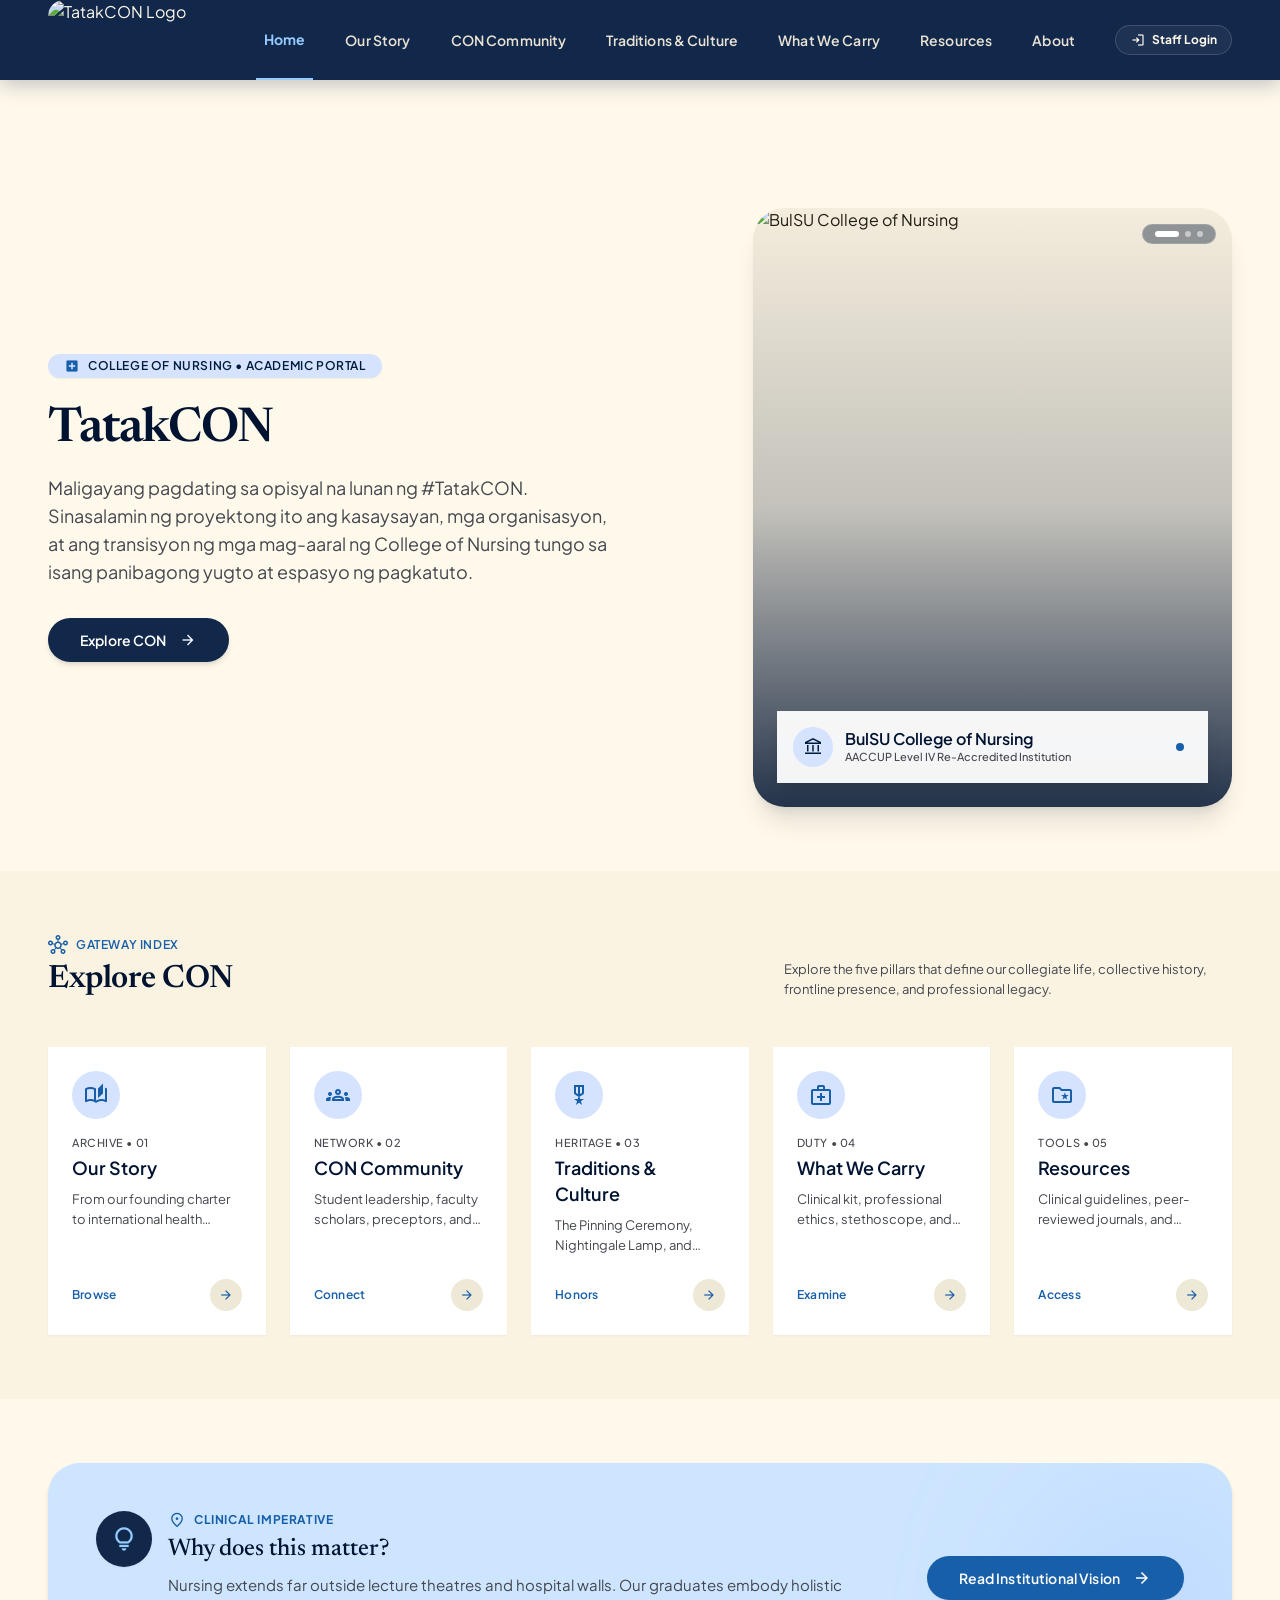
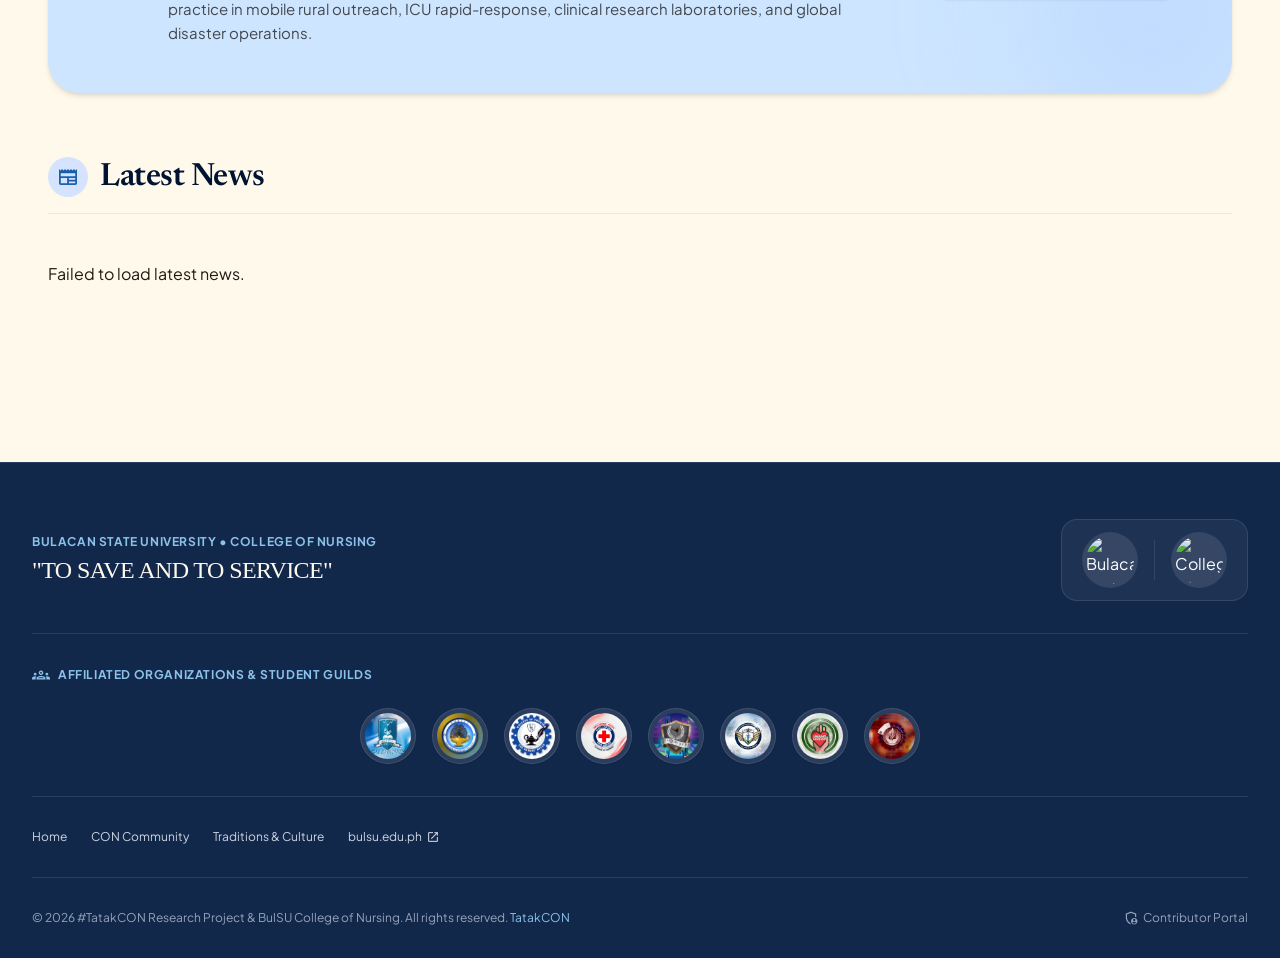
==== index.html @ 4d4f68c2 "Remove metrics to index" ====
<!doctype html>
<html lang="en">
  <head>
    <meta charset="utf-8" />
    <meta content="width=device-width, initial-scale=1.0" name="viewport" />
    <meta content="web_standard" name="shell-type" />
    <link
      href="https://fonts.googleapis.com/css2?family=Material+Symbols+Outlined:opsz,wght,FILL,GRAD@20..48,100..700,0..1,-50..200"
      rel="stylesheet" />
    <link href="https://fonts.googleapis.com" rel="preconnect" />
    <link crossorigin="" href="https://fonts.gstatic.com" rel="preconnect" />
    <link
      href="https://fonts.googleapis.com/css2?family=Newsreader:ital,opsz,wght@0,6..72,400..700;1,6..72,400..700&amp;family=Plus+Jakarta+Sans:wght@400;500;600;700&amp;display=swap"
      rel="stylesheet" />
    <link
      href="https://fonts.googleapis.com/css2?family=Material+Symbols+Outlined:wght,FILL@100..700,0..1&amp;display=swap"
      rel="stylesheet" />
    <title>TatakCON</title>
    <!-- Global CSS config -->
    <link href="./global.css" rel="stylesheet" />

    <!-- favicon -->
    <link
      rel="apple-touch-icon"
      sizes="180x180"
      href="/favicon/apple-touch-icon.png" />
    <link
      rel="icon"
      type="image/png"
      sizes="32x32"
      href="/favcon/favicon-32x32.png" />
    <link
      rel="icon"
      type="image/png"
      sizes="16x16"
      href="/favicon/favicon-16x16.png" />
    <link rel="manifest" href="/favicon/site.webmanifest" />
  </head>
  <body class="bg-surface font-body-md text-on-surface antialiased">
    <!-- Header -->
    <div id="header-placeholder" class="sticky top-0 w-full z-50"></div>

    <main class="w-full pt-20 bg-surface min-h-[calc(100vh-80px)]">
      <div class="flex flex-col w-full">
        <!-- Top Ambient Banner & Welcome Stage -->
        <section
          class="relative w-full max-w-7xl mx-auto px-margin-mobile md:px-margin-tablet lg:px-margin pt-space-2xl pb-space-3xl overflow-hidden">
          <div class="grid grid-cols-1 lg:grid-cols-12 gap-gutter items-center">
            <!-- Left Column: Content Narrative -->
            <div class="lg:col-span-7 flex flex-col items-start z-10">
              <div
                class="inline-flex items-center gap-space-xs px-space-md py-space-xxs rounded-full bg-secondary-fixed text-on-secondary-fixed mb-space-lg shadow-sm">
                <span
                  class="material-symbols-outlined text-[16px] text-secondary"
                  style="font-variation-settings: &quot;FILL&quot; 1"
                  >local_hospital</span
                >
                <span
                  class="font-label-sm text-label-sm uppercase tracking-wider"
                  >College of Nursing • Academic Portal</span
                >
              </div>
              <h1
                class="font-display-hero text-display-hero text-primary tracking-tight mb-space-md">
                TatakCON
              </h1>
              <p
                class="font-body-lg text-body-lg text-on-surface-variant max-w-xl mb-space-xl">
                Maligayang pagdating sa opisyal na lunan ng #TatakCON.
                Sinasalamin ng proyektong ito ang kasaysayan, mga organisasyon,
                at ang transisyon ng mga mag-aaral ng College of Nursing tungo
                sa isang panibagong yugto at espasyo ng pagkatuto.
              </p>
              <div class="flex flex-wrap items-center gap-space-md">
                <a
                  class="inline-flex items-center gap-space-sm px-space-xl py-space-sm rounded-full bg-primary-container text-on-primary font-label-md text-label-md hover:bg-secondary transition-all transform hover:-translate-y-0.5 shadow-md group"
                  data-path="our-story"
                  href="#">
                  <span class="">Explore CON</span>
                  <span
                    class="material-symbols-outlined text-[18px] group-hover:translate-x-1 transition-transform"
                    >arrow_forward</span
                  >
                </a>
              </div>
            </div>
            <!-- Right Column: Interactive College Showcase Carousel -->
            <div class="lg:col-span-5 relative mt-space-xl lg:mt-0">
              <div
                id="hero-carousel"
                class="relative w-full aspect-[4/5] rounded-lg overflow-hidden shadow-xl bg-surface-container group select-none">
                <!-- Slides Track -->
                <!-- HERE: Add as much slides as you want -->
                <div class="relative w-full h-full" id="carousel-slides">
                  <!-- Slide 1 (Active by default) -->
                  <div
                    class="carousel-slide absolute inset-0 opacity-100 transition-opacity duration-700 ease-in-out z-10"
                    data-title="BulSU College of Nursing"
                    data-subtitle="AACCUP Level IV Re-Accredited Institution"
                    data-icon="account_balance">
                    <img
                      class="w-full h-full object-cover transform group-hover:scale-105 transition-transform duration-700"
                      alt="BulSU College of Nursing"
                      src="https://lh3.googleusercontent.com/aida-public/[base64]" />
                  </div>

                  <!-- Slide 2 -->
                  <div
                    class="carousel-slide absolute inset-0 opacity-0 transition-opacity duration-700 ease-in-out z-0 pointer-events-none"
                    data-title="Clinical Skills & Simulation"
                    data-subtitle="Excellence in Hands-On Nursing Training"
                    data-icon="medical_services">
                    <img
                      loading="lazy"
                      class="w-full h-full object-cover transform group-hover:scale-105 transition-transform duration-700"
                      alt="CONlympics Clinical Training"
                      src="/images/traditions-culture/para-sa-masa-1.jpg" />
                  </div>

                  <!-- Slide 3 -->
                  <div
                    class="carousel-slide absolute inset-0 opacity-0 transition-opacity duration-700 ease-in-out z-0 pointer-events-none"
                    data-title="Community Health & Outreach"
                    data-subtitle="Compassionate Service Beyond Campus Walls"
                    data-icon="volunteer_activism">
                    <img
                      loading="lazy"
                      class="w-full h-full object-cover transform group-hover:scale-105 transition-transform duration-700"
                      alt="Community Outreach"
                      src="/images/con-org-logo/college-of-nursing.jpg" />
                  </div>
                </div>

                <!-- Dark Gradient Overlay -->
                <div
                  class="absolute inset-0 bg-gradient-to-t from-primary/85 via-primary/20 to-transparent z-20 pointer-events-none"></div>

                <!-- Top-Right Slide Indicator Pills -->
                <div
                  id="carousel-indicators"
                  class="absolute top-4 right-4 z-30 flex items-center gap-1.5 bg-primary/40 backdrop-blur-md px-3 py-1.5 rounded-full border border-white/15">
                  <button
                    type="button"
                    aria-label="Slide 1"
                    class="carousel-dot w-6 h-1.5 rounded-full bg-white transition-all duration-300"></button>
                  <button
                    type="button"
                    aria-label="Slide 2"
                    class="carousel-dot w-1.5 h-1.5 rounded-full bg-white/50 hover:bg-white/80 transition-all duration-300"></button>
                  <button
                    type="button"
                    aria-label="Slide 3"
                    class="carousel-dot w-1.5 h-1.5 rounded-full bg-white/50 hover:bg-white/80 transition-all duration-300"></button>
                </div>

                <!-- Previous / Next Navigation Buttons -->
                <button
                  type="button"
                  id="carousel-prev"
                  aria-label="Previous image"
                  class="absolute left-3 top-1/2 -translate-y-1/2 z-30 w-10 h-10 rounded-full bg-primary/50 hover:bg-primary/80 text-white backdrop-blur-sm border border-white/15 flex items-center justify-center opacity-0 group-hover:opacity-100 focus:opacity-100 transition-all duration-300 hover:scale-105">
                  <span class="material-symbols-outlined text-[20px]"
                    >chevron_left</span
                  >
                </button>
                <button
                  type="button"
                  id="carousel-next"
                  aria-label="Next image"
                  class="absolute right-3 top-1/2 -translate-y-1/2 z-30 w-10 h-10 rounded-full bg-primary/50 hover:bg-primary/80 text-white backdrop-blur-sm border border-white/15 flex items-center justify-center opacity-0 group-hover:opacity-100 focus:opacity-100 transition-all duration-300 hover:scale-105">
                  <span class="material-symbols-outlined text-[20px]"
                    >chevron_right</span
                  >
                </button>

                <!-- Floating Architectural Badge (Updates Dynamically) -->
                <div
                  class="absolute bottom-space-lg left-space-lg right-space-lg z-30 bg-surface-container-lowest/95 backdrop-blur p-space-md rounded-DEFAULT shadow-lg flex items-center justify-between gap-2">
                  <div class="flex items-center gap-space-sm min-w-0">
                    <div
                      class="w-10 h-10 rounded-full bg-secondary-fixed flex items-center justify-center text-on-secondary-fixed shrink-0">
                      <span
                        id="carousel-badge-icon"
                        class="material-symbols-outlined text-[20px]"
                        >account_balance</span
                      >
                    </div>
                    <div class="flex flex-col min-w-0">
                      <span
                        id="carousel-badge-title"
                        class="font-title-sm text-title-sm text-primary leading-tight truncate"
                        >BulSU College of Nursing</span
                      >
                      <span
                        id="carousel-badge-subtitle"
                        class="font-caption text-caption text-on-surface-variant truncate"
                        >AACCUP Level IV Re-Accredited Institution</span
                      >
                    </div>
                  </div>
                  <span
                    class="w-2 h-2 rounded-full bg-secondary animate-ping mr-space-xs shrink-0"></span>
                </div>
              </div>

              <!-- Decorative Subtle Backing Ornament -->
              <div
                class="absolute -top-6 -right-6 w-32 h-32 rounded-full bg-secondary-fixed/40 -z-10 blur-2xl pointer-events-none"></div>
            </div>
          </div>
        </section>
        <!-- Section 2: Explore CON Quick Links / 5 Category Cards -->
        <section class="w-full bg-surface-container-low py-space-3xl">
          <div
            class="max-w-7xl mx-auto px-margin-mobile md:px-margin-tablet lg:px-margin">
            <div
              class="flex flex-col md:flex-row md:items-end justify-between mb-space-2xl gap-space-sm">
              <div>
                <div
                  class="flex items-center gap-space-xs text-secondary mb-space-xxs">
                  <span class="material-symbols-outlined text-[20px]">hub</span>
                  <span
                    class="font-label-sm text-label-sm uppercase tracking-wider"
                    >Gateway Index</span
                  >
                </div>
                <h2 class="font-headline-lg text-headline-lg text-primary">
                  Explore CON
                </h2>
              </div>
              <p
                class="font-body-sm text-body-sm text-on-surface-variant max-w-md">
                Explore the five pillars that define our collegiate life,
                collective history, frontline presence, and professional legacy.
              </p>
            </div>
            <!-- 5 Interactive Horizontal Cards -->
            <div
              class="grid grid-cols-1 sm:grid-cols-2 lg:grid-cols-5 gap-gutter">
              <!-- 1. Our Story -->
              <a
                class="group bg-surface-container-lowest p-space-lg rounded-DEFAULT shadow-sm hover:shadow-xl transition-all duration-300 flex flex-col justify-between hover:-translate-y-1"
                data-path="our-story"
                href="#">
                <div>
                  <div
                    class="w-12 h-12 rounded-full bg-secondary-fixed flex items-center justify-center text-secondary mb-space-md group-hover:bg-primary-container group-hover:text-surface transition-colors">
                    <span class="material-symbols-outlined text-[24px]"
                      >auto_stories</span
                    >
                  </div>
                  <span
                    class="font-caption text-caption text-on-surface-variant uppercase tracking-wider block mb-space-xxs"
                    >Archive • 01</span
                  >
                  <h3
                    class="font-title-md text-title-md text-primary mb-space-xs">
                    Our Story
                  </h3>
                  <p
                    class="font-body-sm text-body-sm text-on-surface-variant line-clamp-2">
                    From our founding charter to international health impact.
                  </p>
                </div>
                <div
                  class="pt-space-lg flex items-center justify-between text-secondary group-hover:text-primary transition-colors">
                  <span class="font-label-sm text-label-sm">Browse</span>
                  <span
                    class="w-8 h-8 rounded-full bg-surface-container-high flex items-center justify-center group-hover:bg-secondary group-hover:text-surface transition-all">
                    <span
                      class="material-symbols-outlined text-[16px] group-hover:translate-x-0.5 transition-transform"
                      >arrow_forward</span
                    >
                  </span>
                </div>
              </a>
              <!-- 2. CON Community -->
              <a
                class="group bg-surface-container-lowest p-space-lg rounded-DEFAULT shadow-sm hover:shadow-xl transition-all duration-300 flex flex-col justify-between hover:-translate-y-1"
                data-path="con-community"
                href="#">
                <div>
                  <div
                    class="w-12 h-12 rounded-full bg-secondary-fixed flex items-center justify-center text-secondary mb-space-md group-hover:bg-primary-container group-hover:text-surface transition-colors">
                    <span class="material-symbols-outlined text-[24px]"
                      >groups</span
                    >
                  </div>
                  <span
                    class="font-caption text-caption text-on-surface-variant uppercase tracking-wider block mb-space-xxs"
                    >Network • 02</span
                  >
                  <h3
                    class="font-title-md text-title-md text-primary mb-space-xs">
                    CON Community
                  </h3>
                  <p
                    class="font-body-sm text-body-sm text-on-surface-variant line-clamp-2">
                    Student leadership, faculty scholars, preceptors, and
                    cohorts.
                  </p>
                </div>
                <div
                  class="pt-space-lg flex items-center justify-between text-secondary group-hover:text-primary transition-colors">
                  <span class="font-label-sm text-label-sm">Connect</span>
                  <span
                    class="w-8 h-8 rounded-full bg-surface-container-high flex items-center justify-center group-hover:bg-secondary group-hover:text-surface transition-all">
                    <span
                      class="material-symbols-outlined text-[16px] group-hover:translate-x-0.5 transition-transform"
                      >arrow_forward</span
                    >
                  </span>
                </div>
              </a>
              <!-- 3. Traditions & Culture -->
              <a
                class="group bg-surface-container-lowest p-space-lg rounded-DEFAULT shadow-sm hover:shadow-xl transition-all duration-300 flex flex-col justify-between hover:-translate-y-1"
                data-path="traditions-culture"
                href="#">
                <div>
                  <div
                    class="w-12 h-12 rounded-full bg-secondary-fixed flex items-center justify-center text-secondary mb-space-md group-hover:bg-primary-container group-hover:text-surface transition-colors">
                    <span class="material-symbols-outlined text-[24px]"
                      >military_tech</span
                    >
                  </div>
                  <span
                    class="font-caption text-caption text-on-surface-variant uppercase tracking-wider block mb-space-xxs"
                    >Heritage • 03</span
                  >
                  <h3
                    class="font-title-md text-title-md text-primary mb-space-xs">
                    Traditions &amp; Culture
                  </h3>
                  <p
                    class="font-body-sm text-body-sm text-on-surface-variant line-clamp-2">
                    The Pinning Ceremony, Nightingale Lamp, and collegiate
                    songs.
                  </p>
                </div>
                <div
                  class="pt-space-lg flex items-center justify-between text-secondary group-hover:text-primary transition-colors">
                  <span class="font-label-sm text-label-sm">Honors</span>
                  <span
                    class="w-8 h-8 rounded-full bg-surface-container-high flex items-center justify-center group-hover:bg-secondary group-hover:text-surface transition-all">
                    <span
                      class="material-symbols-outlined text-[16px] group-hover:translate-x-0.5 transition-transform"
                      >arrow_forward</span
                    >
                  </span>
                </div>
              </a>
              <!-- 4. What We Carry -->
              <a
                class="group bg-surface-container-lowest p-space-lg rounded-DEFAULT shadow-sm hover:shadow-xl transition-all duration-300 flex flex-col justify-between hover:-translate-y-1"
                data-path="what-we-carry"
                href="#">
                <div>
                  <div
                    class="w-12 h-12 rounded-full bg-secondary-fixed flex items-center justify-center text-secondary mb-space-md group-hover:bg-primary-container group-hover:text-surface transition-colors">
                    <span class="material-symbols-outlined text-[24px]"
                      >medical_services</span
                    >
                  </div>
                  <span
                    class="font-caption text-caption text-on-surface-variant uppercase tracking-wider block mb-space-xxs"
                    >Duty • 04</span
                  >
                  <h3
                    class="font-title-md text-title-md text-primary mb-space-xs">
                    What We Carry
                  </h3>
                  <p
                    class="font-body-sm text-body-sm text-on-surface-variant line-clamp-2">
                    Clinical kit, professional ethics, stethoscope, and
                    compassion.
                  </p>
                </div>
                <div
                  class="pt-space-lg flex items-center justify-between text-secondary group-hover:text-primary transition-colors">
                  <span class="font-label-sm text-label-sm">Examine</span>
                  <span
                    class="w-8 h-8 rounded-full bg-surface-container-high flex items-center justify-center group-hover:bg-secondary group-hover:text-surface transition-all">
                    <span
                      class="material-symbols-outlined text-[16px] group-hover:translate-x-0.5 transition-transform"
                      >arrow_forward</span
                    >
                  </span>
                </div>
              </a>
              <!-- 5. Resources -->
              <a
                class="group bg-surface-container-lowest p-space-lg rounded-DEFAULT shadow-sm hover:shadow-xl transition-all duration-300 flex flex-col justify-between hover:-translate-y-1"
                data-path="resources"
                href="#">
                <div>
                  <div
                    class="w-12 h-12 rounded-full bg-secondary-fixed flex items-center justify-center text-secondary mb-space-md group-hover:bg-primary-container group-hover:text-surface transition-colors">
                    <span class="material-symbols-outlined text-[24px]"
                      >folder_special</span
                    >
                  </div>
                  <span
                    class="font-caption text-caption text-on-surface-variant uppercase tracking-wider block mb-space-xxs"
                    >Tools • 05</span
                  >
                  <h3
                    class="font-title-md text-title-md text-primary mb-space-xs">
                    Resources
                  </h3>
                  <p
                    class="font-body-sm text-body-sm text-on-surface-variant line-clamp-2">
                    Clinical guidelines, peer-reviewed journals, and study
                    handbooks.
                  </p>
                </div>
                <div
                  class="pt-space-lg flex items-center justify-between text-secondary group-hover:text-primary transition-colors">
                  <span class="font-label-sm text-label-sm">Access</span>
                  <span
                    class="w-8 h-8 rounded-full bg-surface-container-high flex items-center justify-center group-hover:bg-secondary group-hover:text-surface transition-all">
                    <span
                      class="material-symbols-outlined text-[16px] group-hover:translate-x-0.5 transition-transform"
                      >arrow_forward</span
                    >
                  </span>
                </div>
              </a>
            </div>
          </div>
        </section>
        <!-- Section 3: Feature / Callout Banner ("Why does this matter?") -->
        <section
          class="w-full max-w-7xl mx-auto px-margin-mobile md:px-margin-tablet lg:px-margin my-space-3xl">
          <div
            class="relative overflow-hidden rounded-lg bg-tertiary-fixed text-on-tertiary-fixed p-space-xl md:p-space-2xl shadow-md">
            <div
              class="relative z-10 flex flex-col md:flex-row items-start md:items-center justify-between gap-space-xl">
              <div class="flex items-start gap-space-md max-w-3xl">
                <div
                  class="w-14 h-14 rounded-full bg-primary-container text-surface flex items-center justify-center flex-shrink-0 shadow-sm">
                  <span
                    class="material-symbols-outlined text-[28px] text-tertiary-fixed-dim"
                    >lightbulb</span
                  >
                </div>
                <div>
                  <div class="flex items-center gap-space-xs mb-space-xxs">
                    <span
                      class="material-symbols-outlined text-[18px] text-secondary"
                      >location_on</span
                    >
                    <span
                      class="font-label-sm text-label-sm uppercase tracking-wider text-secondary font-bold"
                      >Clinical Imperative</span
                    >
                  </div>
                  <h3
                    class="font-headline-md text-headline-md text-primary mb-space-xs">
                    Why does this matter?
                  </h3>
                  <p class="font-body-md text-body-md text-on-surface-variant">
                    Nursing extends far outside lecture theatres and hospital
                    walls. Our graduates embody holistic practice in mobile
                    rural outreach, ICU rapid-response, clinical research
                    laboratories, and global disaster operations.
                  </p>
                </div>
              </div>
              <a
                class="flex-shrink-0 inline-flex items-center gap-space-sm px-space-xl py-space-sm rounded-full bg-secondary text-on-secondary font-label-md text-label-md hover:bg-primary-container transition-all group shadow-sm"
                data-path="about"
                href="#">
                <span class="">Read Institutional Vision</span>
                <span
                  class="material-symbols-outlined text-[20px] group-hover:translate-x-1 transition-transform"
                  >arrow_forward</span
                >
              </a>
            </div>
            <!-- Subtle background flourish -->
            <div
              class="absolute -right-12 -bottom-12 w-64 h-64 rounded-full bg-secondary-fixed-dim/30 blur-3xl pointer-events-none"></div>
          </div>
        </section>
        <!-- Section 4: Latest News Section (2-Column Layout) -->
        <section
          class="w-full max-w-7xl mx-auto px-margin-mobile md:px-margin-tablet lg:px-margin pb-space-3xl">
          <!-- Header with Newspaper Icon and View All -->
          <div
            class="flex items-center justify-between mb-space-2xl border-b border-surface-container-high pb-space-md">
            <div class="flex items-center gap-space-sm">
              <div
                class="w-10 h-10 rounded-full bg-secondary-fixed flex items-center justify-center text-secondary">
                <span class="material-symbols-outlined text-[22px]"
                  >newspaper</span
                >
              </div>
              <div>
                <h2 class="font-headline-lg text-headline-lg text-primary">
                  Latest News
                </h2>
              </div>
            </div>
          </div>

          <!-- Two-Column News Grid -->
          <div
            class="grid grid-cols-1 lg:grid-cols-12 gap-gutter items-stretch">
            <!-- Left: Large Featured Article Card -->
            <div
              id="featured-news-container"
              class="lg:col-span-7 flex flex-col gap-space-md"></div>
            <!-- Right: List of 3-4 News Items -->
            <div
              id="news-list-container"
              class="lg:col-span-5 flex flex-col gap-space-md justify-between"></div>
          </div>

          <!-- Load more button -->
          <div class="flex justify-center mt-12 w-full">
            <button
              id="load-more-btn"
              class="hidden px-6 py-3 bg-white border border-[#e0dac9] text-primary rounded-xl font-bold hover:bg-surface-dim transition-colors shadow-sm flex items-center gap-2">
              <span class="material-symbols-outlined text-[18px]"
                >expand_more</span
              >
              Load More Articles
            </button>
          </div>
        </section>
      </div>
    </main>

    <div id="footer-placeholder"></div>

    <script>
      // Simple interactive category card hover enhancement and path handling
      document.querySelectorAll("[data-path]").forEach((link) => {
        link.addEventListener("click", (e) => {
          // Retains accessibility while previewing navigation
          const path = link.getAttribute("data-path");
          console.log("Navigating to portal section:", path);
        });
      });
    </script>
    <script src="components.js"></script>
    <script src="index.js"></script>
  </body>
</html>
---- global.css ----
*, ::before, ::after {
  --tw-border-spacing-x: 0;
  --tw-border-spacing-y: 0;
  --tw-translate-x: 0;
  --tw-translate-y: 0;
  --tw-rotate: 0;
  --tw-skew-x: 0;
  --tw-skew-y: 0;
  --tw-scale-x: 1;
  --tw-scale-y: 1;
  --tw-pan-x:  ;
  --tw-pan-y:  ;
  --tw-pinch-zoom:  ;
  --tw-scroll-snap-strictness: proximity;
  --tw-gradient-from-position:  ;
  --tw-gradient-via-position:  ;
  --tw-gradient-to-position:  ;
  --tw-ordinal:  ;
  --tw-slashed-zero:  ;
  --tw-numeric-figure:  ;
  --tw-numeric-spacing:  ;
  --tw-numeric-fraction:  ;
  --tw-ring-inset:  ;
  --tw-ring-offset-width: 0px;
  --tw-ring-offset-color: #fff;
  --tw-ring-color: rgb(59 130 246 / 0.5);
  --tw-ring-offset-shadow: 0 0 #0000;
  --tw-ring-shadow: 0 0 #0000;
  --tw-shadow: 0 0 #0000;
  --tw-shadow-colored: 0 0 #0000;
  --tw-blur:  ;
  --tw-brightness:  ;
  --tw-contrast:  ;
  --tw-grayscale:  ;
  --tw-hue-rotate:  ;
  --tw-invert:  ;
  --tw-saturate:  ;
  --tw-sepia:  ;
  --tw-drop-shadow:  ;
  --tw-backdrop-blur:  ;
  --tw-backdrop-brightness:  ;
  --tw-backdrop-contrast:  ;
  --tw-backdrop-grayscale:  ;
  --tw-backdrop-hue-rotate:  ;
  --tw-backdrop-invert:  ;
  --tw-backdrop-opacity:  ;
  --tw-backdrop-saturate:  ;
  --tw-backdrop-sepia:  ;
  --tw-contain-size:  ;
  --tw-contain-layout:  ;
  --tw-contain-paint:  ;
  --tw-contain-style:  ;
}

::backdrop {
  --tw-border-spacing-x: 0;
  --tw-border-spacing-y: 0;
  --tw-translate-x: 0;
  --tw-translate-y: 0;
  --tw-rotate: 0;
  --tw-skew-x: 0;
  --tw-skew-y: 0;
  --tw-scale-x: 1;
  --tw-scale-y: 1;
  --tw-pan-x:  ;
  --tw-pan-y:  ;
  --tw-pinch-zoom:  ;
  --tw-scroll-snap-strictness: proximity;
  --tw-gradient-from-position:  ;
  --tw-gradient-via-position:  ;
  --tw-gradient-to-position:  ;
  --tw-ordinal:  ;
  --tw-slashed-zero:  ;
  --tw-numeric-figure:  ;
  --tw-numeric-spacing:  ;
  --tw-numeric-fraction:  ;
  --tw-ring-inset:  ;
  --tw-ring-offset-width: 0px;
  --tw-ring-offset-color: #fff;
  --tw-ring-color: rgb(59 130 246 / 0.5);
  --tw-ring-offset-shadow: 0 0 #0000;
  --tw-ring-shadow: 0 0 #0000;
  --tw-shadow: 0 0 #0000;
  --tw-shadow-colored: 0 0 #0000;
  --tw-blur:  ;
  --tw-brightness:  ;
  --tw-contrast:  ;
  --tw-grayscale:  ;
  --tw-hue-rotate:  ;
  --tw-invert:  ;
  --tw-saturate:  ;
  --tw-sepia:  ;
  --tw-drop-shadow:  ;
  --tw-backdrop-blur:  ;
  --tw-backdrop-brightness:  ;
  --tw-backdrop-contrast:  ;
  --tw-backdrop-grayscale:  ;
  --tw-backdrop-hue-rotate:  ;
  --tw-backdrop-invert:  ;
  --tw-backdrop-opacity:  ;
  --tw-backdrop-saturate:  ;
  --tw-backdrop-sepia:  ;
  --tw-contain-size:  ;
  --tw-contain-layout:  ;
  --tw-contain-paint:  ;
  --tw-contain-style:  ;
}

/*
! tailwindcss v3.4.19 | MIT License | https://tailwindcss.com
*/

/*
1. Prevent padding and border from affecting element width. (https://github.com/mozdevs/cssremedy/issues/4)
2. Allow adding a border to an element by just adding a border-width. (https://github.com/tailwindcss/tailwindcss/pull/116)
*/

*,
::before,
::after {
  box-sizing: border-box;
  /* 1 */
  border-width: 0;
  /* 2 */
  border-style: solid;
  /* 2 */
  border-color: #e5e7eb;
  /* 2 */
}

::before,
::after {
  --tw-content: '';
}

/*
1. Use a consistent sensible line-height in all browsers.
2. Prevent adjustments of font size after orientation changes in iOS.
3. Use a more readable tab size.
4. Use the user's configured `sans` font-family by default.
5. Use the user's configured `sans` font-feature-settings by default.
6. Use the user's configured `sans` font-variation-settings by default.
7. Disable tap highlights on iOS
*/

html,
:host {
  line-height: 1.5;
  /* 1 */
  -webkit-text-size-adjust: 100%;
  /* 2 */
  -moz-tab-size: 4;
  /* 3 */
  -o-tab-size: 4;
     tab-size: 4;
  /* 3 */
  font-family: ui-sans-serif, system-ui, sans-serif, "Apple Color Emoji", "Segoe UI Emoji", "Segoe UI Symbol", "Noto Color Emoji";
  /* 4 */
  font-feature-settings: normal;
  /* 5 */
  font-variation-settings: normal;
  /* 6 */
  -webkit-tap-highlight-color: transparent;
  /* 7 */
}

/*
1. Remove the margin in all browsers.
2. Inherit line-height from `html` so users can set them as a class directly on the `html` element.
*/

body {
  margin: 0;
  /* 1 */
  line-height: inherit;
  /* 2 */
}

/*
1. Add the correct height in Firefox.
2. Correct the inheritance of border color in Firefox. (https://bugzilla.mozilla.org/show_bug.cgi?id=190655)
3. Ensure horizontal rules are visible by default.
*/

hr {
  height: 0;
  /* 1 */
  color: inherit;
  /* 2 */
  border-top-width: 1px;
  /* 3 */
}

/*
Add the correct text decoration in Chrome, Edge, and Safari.
*/

abbr:where([title]) {
  -webkit-text-decoration: underline dotted;
          text-decoration: underline dotted;
}

/*
Remove the default font size and weight for headings.
*/

h1,
h2,
h3,
h4,
h5,
h6 {
  font-size: inherit;
  font-weight: inherit;
}

/*
Reset links to optimize for opt-in styling instead of opt-out.
*/

a {
  color: inherit;
  text-decoration: inherit;
}

/*
Add the correct font weight in Edge and Safari.
*/

b,
strong {
  font-weight: bolder;
}

/*
1. Use the user's configured `mono` font-family by default.
2. Use the user's configured `mono` font-feature-settings by default.
3. Use the user's configured `mono` font-variation-settings by default.
4. Correct the odd `em` font sizing in all browsers.
*/

code,
kbd,
samp,
pre {
  font-family: ui-monospace, SFMono-Regular, Menlo, Monaco, Consolas, "Liberation Mono", "Courier New", monospace;
  /* 1 */
  font-feature-settings: normal;
  /* 2 */
  font-variation-settings: normal;
  /* 3 */
  font-size: 1em;
  /* 4 */
}

/*
Add the correct font size in all browsers.
*/

small {
  font-size: 80%;
}

/*
Prevent `sub` and `sup` elements from affecting the line height in all browsers.
*/

sub,
sup {
  font-size: 75%;
  line-height: 0;
  position: relative;
  vertical-align: baseline;
}

sub {
  bottom: -0.25em;
}

sup {
  top: -0.5em;
}

/*
1. Remove text indentation from table contents in Chrome and Safari. (https://bugs.chromium.org/p/chromium/issues/detail?id=999088, https://bugs.webkit.org/show_bug.cgi?id=201297)
2. Correct table border color inheritance in all Chrome and Safari. (https://bugs.chromium.org/p/chromium/issues/detail?id=935729, https://bugs.webkit.org/show_bug.cgi?id=195016)
3. Remove gaps between table borders by default.
*/

table {
  text-indent: 0;
  /* 1 */
  border-color: inherit;
  /* 2 */
  border-collapse: collapse;
  /* 3 */
}

/*
1. Change the font styles in all browsers.
2. Remove the margin in Firefox and Safari.
3. Remove default padding in all browsers.
*/

button,
input,
optgroup,
select,
textarea {
  font-family: inherit;
  /* 1 */
  font-feature-settings: inherit;
  /* 1 */
  font-variation-settings: inherit;
  /* 1 */
  font-size: 100%;
  /* 1 */
  font-weight: inherit;
  /* 1 */
  line-height: inherit;
  /* 1 */
  letter-spacing: inherit;
  /* 1 */
  color: inherit;
  /* 1 */
  margin: 0;
  /* 2 */
  padding: 0;
  /* 3 */
}

/*
Remove the inheritance of text transform in Edge and Firefox.
*/

button,
select {
  text-transform: none;
}

/*
1. Correct the inability to style clickable types in iOS and Safari.
2. Remove default button styles.
*/

button,
input:where([type='button']),
input:where([type='reset']),
input:where([type='submit']) {
  -webkit-appearance: button;
  /* 1 */
  background-color: transparent;
  /* 2 */
  background-image: none;
  /* 2 */
}

/*
Use the modern Firefox focus style for all focusable elements.
*/

:-moz-focusring {
  outline: auto;
}

/*
Remove the additional `:invalid` styles in Firefox. (https://github.com/mozilla/gecko-dev/blob/2f9eacd9d3d995c937b4251a5557d95d494c9be1/layout/style/res/forms.css#L728-L737)
*/

:-moz-ui-invalid {
  box-shadow: none;
}

/*
Add the correct vertical alignment in Chrome and Firefox.
*/

progress {
  vertical-align: baseline;
}

/*
Correct the cursor style of increment and decrement buttons in Safari.
*/

::-webkit-inner-spin-button,
::-webkit-outer-spin-button {
  height: auto;
}

/*
1. Correct the odd appearance in Chrome and Safari.
2. Correct the outline style in Safari.
*/

[type='search'] {
  -webkit-appearance: textfield;
  /* 1 */
  outline-offset: -2px;
  /* 2 */
}

/*
Remove the inner padding in Chrome and Safari on macOS.
*/

::-webkit-search-decoration {
  -webkit-appearance: none;
}

/*
1. Correct the inability to style clickable types in iOS and Safari.
2. Change font properties to `inherit` in Safari.
*/

::-webkit-file-upload-button {
  -webkit-appearance: button;
  /* 1 */
  font: inherit;
  /* 2 */
}

/*
Add the correct display in Chrome and Safari.
*/

summary {
  display: list-item;
}

/*
Removes the default spacing and border for appropriate elements.
*/

blockquote,
dl,
dd,
h1,
h2,
h3,
h4,
h5,
h6,
hr,
figure,
p,
pre {
  margin: 0;
}

fieldset {
  margin: 0;
  padding: 0;
}

legend {
  padding: 0;
}

ol,
ul,
menu {
  list-style: none;
  margin: 0;
  padding: 0;
}

/*
Reset default styling for dialogs.
*/

dialog {
  padding: 0;
}

/*
Prevent resizing textareas horizontally by default.
*/

textarea {
  resize: vertical;
}

/*
1. Reset the default placeholder opacity in Firefox. (https://github.com/tailwindlabs/tailwindcss/issues/3300)
2. Set the default placeholder color to the user's configured gray 400 color.
*/

input::-moz-placeholder, textarea::-moz-placeholder {
  opacity: 1;
  /* 1 */
  color: #9ca3af;
  /* 2 */
}

input::placeholder,
textarea::placeholder {
  opacity: 1;
  /* 1 */
  color: #9ca3af;
  /* 2 */
}

/*
Set the default cursor for buttons.
*/

button,
[role="button"] {
  cursor: pointer;
}

/*
Make sure disabled buttons don't get the pointer cursor.
*/

:disabled {
  cursor: default;
}

/*
1. Make replaced elements `display: block` by default. (https://github.com/mozdevs/cssremedy/issues/14)
2. Add `vertical-align: middle` to align replaced elements more sensibly by default. (https://github.com/jensimmons/cssremedy/issues/14#issuecomment-634934210)
   This can trigger a poorly considered lint error in some tools but is included by design.
*/

img,
svg,
video,
canvas,
audio,
iframe,
embed,
object {
  display: block;
  /* 1 */
  vertical-align: middle;
  /* 2 */
}

/*
Constrain images and videos to the parent width and preserve their intrinsic aspect ratio. (https://github.com/mozdevs/cssremedy/issues/14)
*/

img,
video {
  max-width: 100%;
  height: auto;
}

/* Make elements with the HTML hidden attribute stay hidden by default */

[hidden]:where(:not([hidden="until-found"])) {
  display: none;
}

html,
  body {
  margin: 0;
  padding: 0;
}

body {
  overscroll-behavior: none;
}

main > :first-child {
  margin-top: 0 !important;
}

main > :last-child {
  margin-bottom: 0 !important;
}

.container {
  width: 100%;
}

@media (min-width: 640px) {
  .container {
    max-width: 640px;
  }
}

@media (min-width: 768px) {
  .container {
    max-width: 768px;
  }
}

@media (min-width: 1024px) {
  .container {
    max-width: 1024px;
  }
}

@media (min-width: 1280px) {
  .container {
    max-width: 1280px;
  }
}

@media (min-width: 1536px) {
  .container {
    max-width: 1536px;
  }
}

.prose {
  color: var(--tw-prose-body);
  max-width: 65ch;
}

.prose :where(p):not(:where([class~="not-prose"],[class~="not-prose"] *)) {
  margin-top: 1.25em;
  margin-bottom: 1.25em;
}

.prose :where([class~="lead"]):not(:where([class~="not-prose"],[class~="not-prose"] *)) {
  color: var(--tw-prose-lead);
  font-size: 1.25em;
  line-height: 1.6;
  margin-top: 1.2em;
  margin-bottom: 1.2em;
}

.prose :where(a):not(:where([class~="not-prose"],[class~="not-prose"] *)) {
  color: var(--tw-prose-links);
  text-decoration: underline;
  font-weight: 500;
}

.prose :where(strong):not(:where([class~="not-prose"],[class~="not-prose"] *)) {
  color: var(--tw-prose-bold);
  font-weight: 600;
}

.prose :where(a strong):not(:where([class~="not-prose"],[class~="not-prose"] *)) {
  color: inherit;
}

.prose :where(blockquote strong):not(:where([class~="not-prose"],[class~="not-prose"] *)) {
  color: inherit;
}

.prose :where(thead th strong):not(:where([class~="not-prose"],[class~="not-prose"] *)) {
  color: inherit;
}

.prose :where(ol):not(:where([class~="not-prose"],[class~="not-prose"] *)) {
  list-style-type: decimal;
  margin-top: 1.25em;
  margin-bottom: 1.25em;
  padding-inline-start: 1.625em;
}

.prose :where(ol[type="A"]):not(:where([class~="not-prose"],[class~="not-prose"] *)) {
  list-style-type: upper-alpha;
}

.prose :where(ol[type="a"]):not(:where([class~="not-prose"],[class~="not-prose"] *)) {
  list-style-type: lower-alpha;
}

.prose :where(ol[type="A" s]):not(:where([class~="not-prose"],[class~="not-prose"] *)) {
  list-style-type: upper-alpha;
}

.prose :where(ol[type="a" s]):not(:where([class~="not-prose"],[class~="not-prose"] *)) {
  list-style-type: lower-alpha;
}

.prose :where(ol[type="I"]):not(:where([class~="not-prose"],[class~="not-prose"] *)) {
  list-style-type: upper-roman;
}

.prose :where(ol[type="i"]):not(:where([class~="not-prose"],[class~="not-prose"] *)) {
  list-style-type: lower-roman;
}

.prose :where(ol[type="I" s]):not(:where([class~="not-prose"],[class~="not-prose"] *)) {
  list-style-type: upper-roman;
}

.prose :where(ol[type="i" s]):not(:where([class~="not-prose"],[class~="not-prose"] *)) {
  list-style-type: lower-roman;
}

.prose :where(ol[type="1"]):not(:where([class~="not-prose"],[class~="not-prose"] *)) {
  list-style-type: decimal;
}

.prose :where(ul):not(:where([class~="not-prose"],[class~="not-prose"] *)) {
  list-style-type: disc;
  margin-top: 1.25em;
  margin-bottom: 1.25em;
  padding-inline-start: 1.625em;
}

.prose :where(ol > li):not(:where([class~="not-prose"],[class~="not-prose"] *))::marker {
  font-weight: 400;
  color: var(--tw-prose-counters);
}

.prose :where(ul > li):not(:where([class~="not-prose"],[class~="not-prose"] *))::marker {
  color: var(--tw-prose-bullets);
}

.prose :where(dt):not(:where([class~="not-prose"],[class~="not-prose"] *)) {
  color: var(--tw-prose-headings);
  font-weight: 600;
  margin-top: 1.25em;
}

.prose :where(hr):not(:where([class~="not-prose"],[class~="not-prose"] *)) {
  border-color: var(--tw-prose-hr);
  border-top-width: 1px;
  margin-top: 3em;
  margin-bottom: 3em;
}

.prose :where(blockquote):not(:where([class~="not-prose"],[class~="not-prose"] *)) {
  font-weight: 500;
  font-style: italic;
  color: var(--tw-prose-quotes);
  border-inline-start-width: 0.25rem;
  border-inline-start-color: var(--tw-prose-quote-borders);
  quotes: "\201C""\201D""\2018""\2019";
  margin-top: 1.6em;
  margin-bottom: 1.6em;
  padding-inline-start: 1em;
}

.prose :where(blockquote p:first-of-type):not(:where([class~="not-prose"],[class~="not-prose"] *))::before {
  content: open-quote;
}

.prose :where(blockquote p:last-of-type):not(:where([class~="not-prose"],[class~="not-prose"] *))::after {
  content: close-quote;
}

.prose :where(h1):not(:where([class~="not-prose"],[class~="not-prose"] *)) {
  color: var(--tw-prose-headings);
  font-weight: 800;
  font-size: 2.25em;
  margin-top: 0;
  margin-bottom: 0.8888889em;
  line-height: 1.1111111;
}

.prose :where(h1 strong):not(:where([class~="not-prose"],[class~="not-prose"] *)) {
  font-weight: 900;
  color: inherit;
}

.prose :where(h2):not(:where([class~="not-prose"],[class~="not-prose"] *)) {
  color: var(--tw-prose-headings);
  font-weight: 700;
  font-size: 1.5em;
  margin-top: 2em;
  margin-bottom: 1em;
  line-height: 1.3333333;
}

.prose :where(h2 strong):not(:where([class~="not-prose"],[class~="not-prose"] *)) {
  font-weight: 800;
  color: inherit;
}

.prose :where(h3):not(:where([class~="not-prose"],[class~="not-prose"] *)) {
  color: var(--tw-prose-headings);
  font-weight: 600;
  font-size: 1.25em;
  margin-top: 1.6em;
  margin-bottom: 0.6em;
  line-height: 1.6;
}

.prose :where(h3 strong):not(:where([class~="not-prose"],[class~="not-prose"] *)) {
  font-weight: 700;
  color: inherit;
}

.prose :where(h4):not(:where([class~="not-prose"],[class~="not-prose"] *)) {
  color: var(--tw-prose-headings);
  font-weight: 600;
  margin-top: 1.5em;
  margin-bottom: 0.5em;
  line-height: 1.5;
}

.prose :where(h4 strong):not(:where([class~="not-prose"],[class~="not-prose"] *)) {
  font-weight: 700;
  color: inherit;
}

.prose :where(img):not(:where([class~="not-prose"],[class~="not-prose"] *)) {
  margin-top: 2em;
  margin-bottom: 2em;
}

.prose :where(picture):not(:where([class~="not-prose"],[class~="not-prose"] *)) {
  display: block;
  margin-top: 2em;
  margin-bottom: 2em;
}

.prose :where(video):not(:where([class~="not-prose"],[class~="not-prose"] *)) {
  margin-top: 2em;
  margin-bottom: 2em;
}

.prose :where(kbd):not(:where([class~="not-prose"],[class~="not-prose"] *)) {
  font-weight: 500;
  font-family: inherit;
  color: var(--tw-prose-kbd);
  box-shadow: 0 0 0 1px var(--tw-prose-kbd-shadows), 0 3px 0 var(--tw-prose-kbd-shadows);
  font-size: 0.875em;
  border-radius: 0.3125rem;
  padding-top: 0.1875em;
  padding-inline-end: 0.375em;
  padding-bottom: 0.1875em;
  padding-inline-start: 0.375em;
}

.prose :where(code):not(:where([class~="not-prose"],[class~="not-prose"] *)) {
  color: var(--tw-prose-code);
  font-weight: 600;
  font-size: 0.875em;
}

.prose :where(code):not(:where([class~="not-prose"],[class~="not-prose"] *))::before {
  content: "`";
}

.prose :where(code):not(:where([class~="not-prose"],[class~="not-prose"] *))::after {
  content: "`";
}

.prose :where(a code):not(:where([class~="not-prose"],[class~="not-prose"] *)) {
  color: inherit;
}

.prose :where(h1 code):not(:where([class~="not-prose"],[class~="not-prose"] *)) {
  color: inherit;
}

.prose :where(h2 code):not(:where([class~="not-prose"],[class~="not-prose"] *)) {
  color: inherit;
  font-size: 0.875em;
}

.prose :where(h3 code):not(:where([class~="not-prose"],[class~="not-prose"] *)) {
  color: inherit;
  font-size: 0.9em;
}

.prose :where(h4 code):not(:where([class~="not-prose"],[class~="not-prose"] *)) {
  color: inherit;
}

.prose :where(blockquote code):not(:where([class~="not-prose"],[class~="not-prose"] *)) {
  color: inherit;
}

.prose :where(thead th code):not(:where([class~="not-prose"],[class~="not-prose"] *)) {
  color: inherit;
}

.prose :where(pre):not(:where([class~="not-prose"],[class~="not-prose"] *)) {
  color: var(--tw-prose-pre-code);
  background-color: var(--tw-prose-pre-bg);
  overflow-x: auto;
  font-weight: 400;
  font-size: 0.875em;
  line-height: 1.7142857;
  margin-top: 1.7142857em;
  margin-bottom: 1.7142857em;
  border-radius: 0.375rem;
  padding-top: 0.8571429em;
  padding-inline-end: 1.1428571em;
  padding-bottom: 0.8571429em;
  padding-inline-start: 1.1428571em;
}

.prose :where(pre code):not(:where([class~="not-prose"],[class~="not-prose"] *)) {
  background-color: transparent;
  border-width: 0;
  border-radius: 0;
  padding: 0;
  font-weight: inherit;
  color: inherit;
  font-size: inherit;
  font-family: inherit;
  line-height: inherit;
}

.prose :where(pre code):not(:where([class~="not-prose"],[class~="not-prose"] *))::before {
  content: none;
}

.prose :where(pre code):not(:where([class~="not-prose"],[class~="not-prose"] *))::after {
  content: none;
}

.prose :where(table):not(:where([class~="not-prose"],[class~="not-prose"] *)) {
  width: 100%;
  table-layout: auto;
  margin-top: 2em;
  margin-bottom: 2em;
  font-size: 0.875em;
  line-height: 1.7142857;
}

.prose :where(thead):not(:where([class~="not-prose"],[class~="not-prose"] *)) {
  border-bottom-width: 1px;
  border-bottom-color: var(--tw-prose-th-borders);
}

.prose :where(thead th):not(:where([class~="not-prose"],[class~="not-prose"] *)) {
  color: var(--tw-prose-headings);
  font-weight: 600;
  vertical-align: bottom;
  padding-inline-end: 0.5714286em;
  padding-bottom: 0.5714286em;
  padding-inline-start: 0.5714286em;
}

.prose :where(tbody tr):not(:where([class~="not-prose"],[class~="not-prose"] *)) {
  border-bottom-width: 1px;
  border-bottom-color: var(--tw-prose-td-borders);
}

.prose :where(tbody tr:last-child):not(:where([class~="not-prose"],[class~="not-prose"] *)) {
  border-bottom-width: 0;
}

.prose :where(tbody td):not(:where([class~="not-prose"],[class~="not-prose"] *)) {
  vertical-align: baseline;
}

.prose :where(tfoot):not(:where([class~="not-prose"],[class~="not-prose"] *)) {
  border-top-width: 1px;
  border-top-color: var(--tw-prose-th-borders);
}

.prose :where(tfoot td):not(:where([class~="not-prose"],[class~="not-prose"] *)) {
  vertical-align: top;
}

.prose :where(th, td):not(:where([class~="not-prose"],[class~="not-prose"] *)) {
  text-align: start;
}

.prose :where(figure > *):not(:where([class~="not-prose"],[class~="not-prose"] *)) {
  margin-top: 0;
  margin-bottom: 0;
}

.prose :where(figcaption):not(:where([class~="not-prose"],[class~="not-prose"] *)) {
  color: var(--tw-prose-captions);
  font-size: 0.875em;
  line-height: 1.4285714;
  margin-top: 0.8571429em;
}

.prose {
  --tw-prose-body: #374151;
  --tw-prose-headings: #111827;
  --tw-prose-lead: #4b5563;
  --tw-prose-links: #111827;
  --tw-prose-bold: #111827;
  --tw-prose-counters: #6b7280;
  --tw-prose-bullets: #d1d5db;
  --tw-prose-hr: #e5e7eb;
  --tw-prose-quotes: #111827;
  --tw-prose-quote-borders: #e5e7eb;
  --tw-prose-captions: #6b7280;
  --tw-prose-kbd: #111827;
  --tw-prose-kbd-shadows: rgb(17 24 39 / 10%);
  --tw-prose-code: #111827;
  --tw-prose-pre-code: #e5e7eb;
  --tw-prose-pre-bg: #1f2937;
  --tw-prose-th-borders: #d1d5db;
  --tw-prose-td-borders: #e5e7eb;
  --tw-prose-invert-body: #d1d5db;
  --tw-prose-invert-headings: #fff;
  --tw-prose-invert-lead: #9ca3af;
  --tw-prose-invert-links: #fff;
  --tw-prose-invert-bold: #fff;
  --tw-prose-invert-counters: #9ca3af;
  --tw-prose-invert-bullets: #4b5563;
  --tw-prose-invert-hr: #374151;
  --tw-prose-invert-quotes: #f3f4f6;
  --tw-prose-invert-quote-borders: #374151;
  --tw-prose-invert-captions: #9ca3af;
  --tw-prose-invert-kbd: #fff;
  --tw-prose-invert-kbd-shadows: rgb(255 255 255 / 10%);
  --tw-prose-invert-code: #fff;
  --tw-prose-invert-pre-code: #d1d5db;
  --tw-prose-invert-pre-bg: rgb(0 0 0 / 50%);
  --tw-prose-invert-th-borders: #4b5563;
  --tw-prose-invert-td-borders: #374151;
  font-size: 1rem;
  line-height: 1.75;
}

.prose :where(picture > img):not(:where([class~="not-prose"],[class~="not-prose"] *)) {
  margin-top: 0;
  margin-bottom: 0;
}

.prose :where(li):not(:where([class~="not-prose"],[class~="not-prose"] *)) {
  margin-top: 0.5em;
  margin-bottom: 0.5em;
}

.prose :where(ol > li):not(:where([class~="not-prose"],[class~="not-prose"] *)) {
  padding-inline-start: 0.375em;
}

.prose :where(ul > li):not(:where([class~="not-prose"],[class~="not-prose"] *)) {
  padding-inline-start: 0.375em;
}

.prose :where(.prose > ul > li p):not(:where([class~="not-prose"],[class~="not-prose"] *)) {
  margin-top: 0.75em;
  margin-bottom: 0.75em;
}

.prose :where(.prose > ul > li > p:first-child):not(:where([class~="not-prose"],[class~="not-prose"] *)) {
  margin-top: 1.25em;
}

.prose :where(.prose > ul > li > p:last-child):not(:where([class~="not-prose"],[class~="not-prose"] *)) {
  margin-bottom: 1.25em;
}

.prose :where(.prose > ol > li > p:first-child):not(:where([class~="not-prose"],[class~="not-prose"] *)) {
  margin-top: 1.25em;
}

.prose :where(.prose > ol > li > p:last-child):not(:where([class~="not-prose"],[class~="not-prose"] *)) {
  margin-bottom: 1.25em;
}

.prose :where(ul ul, ul ol, ol ul, ol ol):not(:where([class~="not-prose"],[class~="not-prose"] *)) {
  margin-top: 0.75em;
  margin-bottom: 0.75em;
}

.prose :where(dl):not(:where([class~="not-prose"],[class~="not-prose"] *)) {
  margin-top: 1.25em;
  margin-bottom: 1.25em;
}

.prose :where(dd):not(:where([class~="not-prose"],[class~="not-prose"] *)) {
  margin-top: 0.5em;
  padding-inline-start: 1.625em;
}

.prose :where(hr + *):not(:where([class~="not-prose"],[class~="not-prose"] *)) {
  margin-top: 0;
}

.prose :where(h2 + *):not(:where([class~="not-prose"],[class~="not-prose"] *)) {
  margin-top: 0;
}

.prose :where(h3 + *):not(:where([class~="not-prose"],[class~="not-prose"] *)) {
  margin-top: 0;
}

.prose :where(h4 + *):not(:where([class~="not-prose"],[class~="not-prose"] *)) {
  margin-top: 0;
}

.prose :where(thead th:first-child):not(:where([class~="not-prose"],[class~="not-prose"] *)) {
  padding-inline-start: 0;
}

.prose :where(thead th:last-child):not(:where([class~="not-prose"],[class~="not-prose"] *)) {
  padding-inline-end: 0;
}

.prose :where(tbody td, tfoot td):not(:where([class~="not-prose"],[class~="not-prose"] *)) {
  padding-top: 0.5714286em;
  padding-inline-end: 0.5714286em;
  padding-bottom: 0.5714286em;
  padding-inline-start: 0.5714286em;
}

.prose :where(tbody td:first-child, tfoot td:first-child):not(:where([class~="not-prose"],[class~="not-prose"] *)) {
  padding-inline-start: 0;
}

.prose :where(tbody td:last-child, tfoot td:last-child):not(:where([class~="not-prose"],[class~="not-prose"] *)) {
  padding-inline-end: 0;
}

.prose :where(figure):not(:where([class~="not-prose"],[class~="not-prose"] *)) {
  margin-top: 2em;
  margin-bottom: 2em;
}

.prose :where(.prose > :first-child):not(:where([class~="not-prose"],[class~="not-prose"] *)) {
  margin-top: 0;
}

.prose :where(.prose > :last-child):not(:where([class~="not-prose"],[class~="not-prose"] *)) {
  margin-bottom: 0;
}

.prose-lg {
  font-size: 1.125rem;
  line-height: 1.7777778;
}

.prose-lg :where(p):not(:where([class~="not-prose"],[class~="not-prose"] *)) {
  margin-top: 1.3333333em;
  margin-bottom: 1.3333333em;
}

.prose-lg :where([class~="lead"]):not(:where([class~="not-prose"],[class~="not-prose"] *)) {
  font-size: 1.2222222em;
  line-height: 1.4545455;
  margin-top: 1.0909091em;
  margin-bottom: 1.0909091em;
}

.prose-lg :where(blockquote):not(:where([class~="not-prose"],[class~="not-prose"] *)) {
  margin-top: 1.6666667em;
  margin-bottom: 1.6666667em;
  padding-inline-start: 1em;
}

.prose-lg :where(h1):not(:where([class~="not-prose"],[class~="not-prose"] *)) {
  font-size: 2.6666667em;
  margin-top: 0;
  margin-bottom: 0.8333333em;
  line-height: 1;
}

.prose-lg :where(h2):not(:where([class~="not-prose"],[class~="not-prose"] *)) {
  font-size: 1.6666667em;
  margin-top: 1.8666667em;
  margin-bottom: 1.0666667em;
  line-height: 1.3333333;
}

.prose-lg :where(h3):not(:where([class~="not-prose"],[class~="not-prose"] *)) {
  font-size: 1.3333333em;
  margin-top: 1.6666667em;
  margin-bottom: 0.6666667em;
  line-height: 1.5;
}

.prose-lg :where(h4):not(:where([class~="not-prose"],[class~="not-prose"] *)) {
  margin-top: 1.7777778em;
  margin-bottom: 0.4444444em;
  line-height: 1.5555556;
}

.prose-lg :where(img):not(:where([class~="not-prose"],[class~="not-prose"] *)) {
  margin-top: 1.7777778em;
  margin-bottom: 1.7777778em;
}

.prose-lg :where(picture):not(:where([class~="not-prose"],[class~="not-prose"] *)) {
  margin-top: 1.7777778em;
  margin-bottom: 1.7777778em;
}

.prose-lg :where(picture > img):not(:where([class~="not-prose"],[class~="not-prose"] *)) {
  margin-top: 0;
  margin-bottom: 0;
}

.prose-lg :where(video):not(:where([class~="not-prose"],[class~="not-prose"] *)) {
  margin-top: 1.7777778em;
  margin-bottom: 1.7777778em;
}

.prose-lg :where(kbd):not(:where([class~="not-prose"],[class~="not-prose"] *)) {
  font-size: 0.8888889em;
  border-radius: 0.3125rem;
  padding-top: 0.2222222em;
  padding-inline-end: 0.4444444em;
  padding-bottom: 0.2222222em;
  padding-inline-start: 0.4444444em;
}

.prose-lg :where(code):not(:where([class~="not-prose"],[class~="not-prose"] *)) {
  font-size: 0.8888889em;
}

.prose-lg :where(h2 code):not(:where([class~="not-prose"],[class~="not-prose"] *)) {
  font-size: 0.8666667em;
}

.prose-lg :where(h3 code):not(:where([class~="not-prose"],[class~="not-prose"] *)) {
  font-size: 0.875em;
}

.prose-lg :where(pre):not(:where([class~="not-prose"],[class~="not-prose"] *)) {
  font-size: 0.8888889em;
  line-height: 1.75;
  margin-top: 2em;
  margin-bottom: 2em;
  border-radius: 0.375rem;
  padding-top: 1em;
  padding-inline-end: 1.5em;
  padding-bottom: 1em;
  padding-inline-start: 1.5em;
}

.prose-lg :where(ol):not(:where([class~="not-prose"],[class~="not-prose"] *)) {
  margin-top: 1.3333333em;
  margin-bottom: 1.3333333em;
  padding-inline-start: 1.5555556em;
}

.prose-lg :where(ul):not(:where([class~="not-prose"],[class~="not-prose"] *)) {
  margin-top: 1.3333333em;
  margin-bottom: 1.3333333em;
  padding-inline-start: 1.5555556em;
}

.prose-lg :where(li):not(:where([class~="not-prose"],[class~="not-prose"] *)) {
  margin-top: 0.6666667em;
  margin-bottom: 0.6666667em;
}

.prose-lg :where(ol > li):not(:where([class~="not-prose"],[class~="not-prose"] *)) {
  padding-inline-start: 0.4444444em;
}

.prose-lg :where(ul > li):not(:where([class~="not-prose"],[class~="not-prose"] *)) {
  padding-inline-start: 0.4444444em;
}

.prose-lg :where(.prose-lg > ul > li p):not(:where([class~="not-prose"],[class~="not-prose"] *)) {
  margin-top: 0.8888889em;
  margin-bottom: 0.8888889em;
}

.prose-lg :where(.prose-lg > ul > li > p:first-child):not(:where([class~="not-prose"],[class~="not-prose"] *)) {
  margin-top: 1.3333333em;
}

.prose-lg :where(.prose-lg > ul > li > p:last-child):not(:where([class~="not-prose"],[class~="not-prose"] *)) {
  margin-bottom: 1.3333333em;
}

.prose-lg :where(.prose-lg > ol > li > p:first-child):not(:where([class~="not-prose"],[class~="not-prose"] *)) {
  margin-top: 1.3333333em;
}

.prose-lg :where(.prose-lg > ol > li > p:last-child):not(:where([class~="not-prose"],[class~="not-prose"] *)) {
  margin-bottom: 1.3333333em;
}

.prose-lg :where(ul ul, ul ol, ol ul, ol ol):not(:where([class~="not-prose"],[class~="not-prose"] *)) {
  margin-top: 0.8888889em;
  margin-bottom: 0.8888889em;
}

.prose-lg :where(dl):not(:where([class~="not-prose"],[class~="not-prose"] *)) {
  margin-top: 1.3333333em;
  margin-bottom: 1.3333333em;
}

.prose-lg :where(dt):not(:where([class~="not-prose"],[class~="not-prose"] *)) {
  margin-top: 1.3333333em;
}

.prose-lg :where(dd):not(:where([class~="not-prose"],[class~="not-prose"] *)) {
  margin-top: 0.6666667em;
  padding-inline-start: 1.5555556em;
}

.prose-lg :where(hr):not(:where([class~="not-prose"],[class~="not-prose"] *)) {
  margin-top: 3.1111111em;
  margin-bottom: 3.1111111em;
}

.prose-lg :where(hr + *):not(:where([class~="not-prose"],[class~="not-prose"] *)) {
  margin-top: 0;
}

.prose-lg :where(h2 + *):not(:where([class~="not-prose"],[class~="not-prose"] *)) {
  margin-top: 0;
}

.prose-lg :where(h3 + *):not(:where([class~="not-prose"],[class~="not-prose"] *)) {
  margin-top: 0;
}

.prose-lg :where(h4 + *):not(:where([class~="not-prose"],[class~="not-prose"] *)) {
  margin-top: 0;
}

.prose-lg :where(table):not(:where([class~="not-prose"],[class~="not-prose"] *)) {
  font-size: 0.8888889em;
  line-height: 1.5;
}

.prose-lg :where(thead th):not(:where([class~="not-prose"],[class~="not-prose"] *)) {
  padding-inline-end: 0.75em;
  padding-bottom: 0.75em;
  padding-inline-start: 0.75em;
}

.prose-lg :where(thead th:first-child):not(:where([class~="not-prose"],[class~="not-prose"] *)) {
  padding-inline-start: 0;
}

.prose-lg :where(thead th:last-child):not(:where([class~="not-prose"],[class~="not-prose"] *)) {
  padding-inline-end: 0;
}

.prose-lg :where(tbody td, tfoot td):not(:where([class~="not-prose"],[class~="not-prose"] *)) {
  padding-top: 0.75em;
  padding-inline-end: 0.75em;
  padding-bottom: 0.75em;
  padding-inline-start: 0.75em;
}

.prose-lg :where(tbody td:first-child, tfoot td:first-child):not(:where([class~="not-prose"],[class~="not-prose"] *)) {
  padding-inline-start: 0;
}

.prose-lg :where(tbody td:last-child, tfoot td:last-child):not(:where([class~="not-prose"],[class~="not-prose"] *)) {
  padding-inline-end: 0;
}

.prose-lg :where(figure):not(:where([class~="not-prose"],[class~="not-prose"] *)) {
  margin-top: 1.7777778em;
  margin-bottom: 1.7777778em;
}

.prose-lg :where(figure > *):not(:where([class~="not-prose"],[class~="not-prose"] *)) {
  margin-top: 0;
  margin-bottom: 0;
}

.prose-lg :where(figcaption):not(:where([class~="not-prose"],[class~="not-prose"] *)) {
  font-size: 0.8888889em;
  line-height: 1.5;
  margin-top: 1em;
}

.prose-lg :where(.prose-lg > :first-child):not(:where([class~="not-prose"],[class~="not-prose"] *)) {
  margin-top: 0;
}

.prose-lg :where(.prose-lg > :last-child):not(:where([class~="not-prose"],[class~="not-prose"] *)) {
  margin-bottom: 0;
}

.pointer-events-none {
  pointer-events: none;
}

.visible {
  visibility: visible;
}

.fixed {
  position: fixed;
}

.absolute {
  position: absolute;
}

.relative {
  position: relative;
}

.sticky {
  position: sticky;
}

.inset-0 {
  inset: 0px;
}

.-inset-2 {
  inset: -0.5rem;
}

.-bottom-12 {
  bottom: -3rem;
}

.-bottom-24 {
  bottom: -6rem;
}

.-left-20 {
  left: -5rem;
}

.-right-12 {
  right: -3rem;
}

.-right-16 {
  right: -4rem;
}

.-right-6 {
  right: -1.5rem;
}

.-top-20 {
  top: -5rem;
}

.-top-24 {
  top: -6rem;
}

.-top-6 {
  top: -1.5rem;
}

.bottom-4 {
  bottom: 1rem;
}

.bottom-space-lg {
  bottom: 1.5rem;
}

.left-1\/2 {
  left: 50%;
}

.left-3\.5 {
  left: 0.875rem;
}

.left-space-lg {
  left: 1.5rem;
}

.right-2 {
  right: 0.5rem;
}

.right-4 {
  right: 1rem;
}

.right-space-lg {
  right: 1.5rem;
}

.top-0 {
  top: 0px;
}

.top-1\/2 {
  top: 50%;
}

.-left-16 {
  left: -4rem;
}

.-right-20 {
  right: -5rem;
}

.bottom-0 {
  bottom: 0px;
}

.right-0 {
  right: 0px;
}

.right-3 {
  right: 0.75rem;
}

.top-3 {
  top: 0.75rem;
}

.-bottom-16 {
  bottom: -4rem;
}

.left-8 {
  left: 2rem;
}

.right-10 {
  right: 2.5rem;
}

.right-8 {
  right: 2rem;
}

.top-28 {
  top: 7rem;
}

.top-\[26px\] {
  top: 26px;
}

.top-16 {
  top: 4rem;
}

.top-12 {
  top: 3rem;
}

.left-3 {
  left: 0.75rem;
}

.top-4 {
  top: 1rem;
}

.-z-10 {
  z-index: -10;
}

.z-10 {
  z-index: 10;
}

.z-50 {
  z-index: 50;
}

.z-0 {
  z-index: 0;
}

.z-20 {
  z-index: 20;
}

.z-30 {
  z-index: 30;
}

.order-1 {
  order: 1;
}

.mx-3 {
  margin-left: 0.75rem;
  margin-right: 0.75rem;
}

.mx-auto {
  margin-left: auto;
  margin-right: auto;
}

.my-space-3xl {
  margin-top: 4rem;
  margin-bottom: 4rem;
}

.mb-1 {
  margin-bottom: 0.25rem;
}

.mb-10 {
  margin-bottom: 2.5rem;
}

.mb-12 {
  margin-bottom: 3rem;
}

.mb-2 {
  margin-bottom: 0.5rem;
}

.mb-3 {
  margin-bottom: 0.75rem;
}

.mb-4 {
  margin-bottom: 1rem;
}

.mb-5 {
  margin-bottom: 1.25rem;
}

.mb-6 {
  margin-bottom: 1.5rem;
}

.mb-8 {
  margin-bottom: 2rem;
}

.mb-space-2xl {
  margin-bottom: 3rem;
}

.mb-space-lg {
  margin-bottom: 1.5rem;
}

.mb-space-md {
  margin-bottom: 1rem;
}

.mb-space-sm {
  margin-bottom: 0.75rem;
}

.mb-space-xl {
  margin-bottom: 2rem;
}

.mb-space-xs {
  margin-bottom: 0.5rem;
}

.mb-space-xxs {
  margin-bottom: 0.25rem;
}

.ml-1 {
  margin-left: 0.25rem;
}

.ml-2 {
  margin-left: 0.5rem;
}

.ml-auto {
  margin-left: auto;
}

.mr-space-xs {
  margin-right: 0.5rem;
}

.mt-1 {
  margin-top: 0.25rem;
}

.mt-1\.5 {
  margin-top: 0.375rem;
}

.mt-12 {
  margin-top: 3rem;
}

.mt-16 {
  margin-top: 4rem;
}

.mt-2 {
  margin-top: 0.5rem;
}

.mt-4 {
  margin-top: 1rem;
}

.mt-auto {
  margin-top: auto;
}

.mt-space-3xl {
  margin-top: 4rem;
}

.mt-space-lg {
  margin-top: 1.5rem;
}

.mt-space-sm {
  margin-top: 0.75rem;
}

.mt-space-xl {
  margin-top: 2rem;
}

.mt-space-xs {
  margin-top: 0.5rem;
}

.mb-space-3xl {
  margin-bottom: 4rem;
}

.mt-space-xxs {
  margin-top: 0.25rem;
}

.mt-space-md {
  margin-top: 1rem;
}

.line-clamp-2 {
  overflow: hidden;
  display: -webkit-box;
  -webkit-box-orient: vertical;
  -webkit-line-clamp: 2;
}

.line-clamp-3 {
  overflow: hidden;
  display: -webkit-box;
  -webkit-box-orient: vertical;
  -webkit-line-clamp: 3;
}

.block {
  display: block;
}

.inline-block {
  display: inline-block;
}

.flex {
  display: flex;
}

.inline-flex {
  display: inline-flex;
}

.grid {
  display: grid;
}

.hidden {
  display: none;
}

.aspect-\[16\/10\] {
  aspect-ratio: 16/10;
}

.aspect-\[4\/3\] {
  aspect-ratio: 4/3;
}

.aspect-\[4\/5\] {
  aspect-ratio: 4/5;
}

.aspect-auto {
  aspect-ratio: auto;
}

.aspect-square {
  aspect-ratio: 1 / 1;
}

.aspect-\[4\/4\] {
  aspect-ratio: 4/4;
}

.h-10 {
  height: 2.5rem;
}

.h-12 {
  height: 3rem;
}

.h-14 {
  height: 3.5rem;
}

.h-2 {
  height: 0.5rem;
}

.h-20 {
  height: 5rem;
}

.h-32 {
  height: 8rem;
}

.h-36 {
  height: 9rem;
}

.h-4 {
  height: 1rem;
}

.h-5 {
  height: 1.25rem;
}

.h-64 {
  height: 16rem;
}

.h-8 {
  height: 2rem;
}

.h-80 {
  height: 20rem;
}

.h-96 {
  height: 24rem;
}

.h-\[350px\] {
  height: 350px;
}

.h-auto {
  height: auto;
}

.h-full {
  height: 100%;
}

.h-1 {
  height: 0.25rem;
}

.h-28 {
  height: 7rem;
}

.h-9 {
  height: 2.25rem;
}

.h-24 {
  height: 6rem;
}

.h-1\.5 {
  height: 0.375rem;
}

.h-72 {
  height: 18rem;
}

.h-\[340px\] {
  height: 340px;
}

.min-h-\[360px\] {
  min-height: 360px;
}

.min-h-\[calc\(100vh-80px\)\] {
  min-height: calc(100vh - 80px);
}

.min-h-screen {
  min-height: 100vh;
}

.w-10 {
  width: 2.5rem;
}

.w-12 {
  width: 3rem;
}

.w-14 {
  width: 3.5rem;
}

.w-2 {
  width: 0.5rem;
}

.w-32 {
  width: 8rem;
}

.w-4 {
  width: 1rem;
}

.w-5 {
  width: 1.25rem;
}

.w-64 {
  width: 16rem;
}

.w-72 {
  width: 18rem;
}

.w-8 {
  width: 2rem;
}

.w-80 {
  width: 20rem;
}

.w-96 {
  width: 24rem;
}

.w-\[700px\] {
  width: 700px;
}

.w-auto {
  width: auto;
}

.w-full {
  width: 100%;
}

.w-1 {
  width: 0.25rem;
}

.w-20 {
  width: 5rem;
}

.w-28 {
  width: 7rem;
}

.w-9 {
  width: 2.25rem;
}

.w-24 {
  width: 6rem;
}

.w-px {
  width: 1px;
}

.w-1\.5 {
  width: 0.375rem;
}

.w-6 {
  width: 1.5rem;
}

.min-w-0 {
  min-width: 0px;
}

.max-w-2xl {
  max-width: 42rem;
}

.max-w-3xl {
  max-width: 48rem;
}

.max-w-4xl {
  max-width: 56rem;
}

.max-w-7xl {
  max-width: 80rem;
}

.max-w-lg {
  max-width: 32rem;
}

.max-w-md {
  max-width: 28rem;
}

.max-w-none {
  max-width: none;
}

.max-w-xl {
  max-width: 36rem;
}

.max-w-6xl {
  max-width: 72rem;
}

.max-w-5xl {
  max-width: 64rem;
}

.flex-1 {
  flex: 1 1 0%;
}

.flex-shrink {
  flex-shrink: 1;
}

.flex-shrink-0 {
  flex-shrink: 0;
}

.shrink-0 {
  flex-shrink: 0;
}

.flex-grow {
  flex-grow: 1;
}

.-translate-x-1\/2 {
  --tw-translate-x: -50%;
  transform: translate(var(--tw-translate-x), var(--tw-translate-y)) rotate(var(--tw-rotate)) skewX(var(--tw-skew-x)) skewY(var(--tw-skew-y)) scaleX(var(--tw-scale-x)) scaleY(var(--tw-scale-y));
}

.-translate-y-1\/2 {
  --tw-translate-y: -50%;
  transform: translate(var(--tw-translate-x), var(--tw-translate-y)) rotate(var(--tw-rotate)) skewX(var(--tw-skew-x)) skewY(var(--tw-skew-y)) scaleX(var(--tw-scale-x)) scaleY(var(--tw-scale-y));
}

.transform {
  transform: translate(var(--tw-translate-x), var(--tw-translate-y)) rotate(var(--tw-rotate)) skewX(var(--tw-skew-x)) skewY(var(--tw-skew-y)) scaleX(var(--tw-scale-x)) scaleY(var(--tw-scale-y));
}

@keyframes ping {
  75%, 100% {
    transform: scale(2);
    opacity: 0;
  }
}

.animate-ping {
  animation: ping 1s cubic-bezier(0, 0, 0.2, 1) infinite;
}

@keyframes pulse {
  50% {
    opacity: .5;
  }
}

.animate-pulse {
  animation: pulse 2s cubic-bezier(0.4, 0, 0.6, 1) infinite;
}

@keyframes spin {
  to {
    transform: rotate(360deg);
  }
}

.animate-spin {
  animation: spin 1s linear infinite;
}

.cursor-not-allowed {
  cursor: not-allowed;
}

.cursor-pointer {
  cursor: pointer;
}

.select-none {
  -webkit-user-select: none;
     -moz-user-select: none;
          user-select: none;
}

.resize {
  resize: both;
}

.scroll-mt-28 {
  scroll-margin-top: 7rem;
}

.scroll-mt-16 {
  scroll-margin-top: 4rem;
}

.scroll-mt-8 {
  scroll-margin-top: 2rem;
}

.grid-cols-1 {
  grid-template-columns: repeat(1, minmax(0, 1fr));
}

.grid-cols-2 {
  grid-template-columns: repeat(2, minmax(0, 1fr));
}

.grid-cols-3 {
  grid-template-columns: repeat(3, minmax(0, 1fr));
}

.flex-row {
  flex-direction: row;
}

.flex-row-reverse {
  flex-direction: row-reverse;
}

.flex-col {
  flex-direction: column;
}

.flex-wrap {
  flex-wrap: wrap;
}

.items-start {
  align-items: flex-start;
}

.items-end {
  align-items: flex-end;
}

.items-center {
  align-items: center;
}

.items-stretch {
  align-items: stretch;
}

.justify-start {
  justify-content: flex-start;
}

.justify-end {
  justify-content: flex-end;
}

.justify-center {
  justify-content: center;
}

.justify-between {
  justify-content: space-between;
}

.gap-1 {
  gap: 0.25rem;
}

.gap-1\.5 {
  gap: 0.375rem;
}

.gap-2 {
  gap: 0.5rem;
}

.gap-3 {
  gap: 0.75rem;
}

.gap-4 {
  gap: 1rem;
}

.gap-5 {
  gap: 1.25rem;
}

.gap-6 {
  gap: 1.5rem;
}

.gap-8 {
  gap: 2rem;
}

.gap-gutter {
  gap: 1.5rem;
}

.gap-space-3xl {
  gap: 4rem;
}

.gap-space-lg {
  gap: 1.5rem;
}

.gap-space-md {
  gap: 1rem;
}

.gap-space-sm {
  gap: 0.75rem;
}

.gap-space-xl {
  gap: 2rem;
}

.gap-space-xs {
  gap: 0.5rem;
}

.gap-space-xxs {
  gap: 0.25rem;
}

.gap-space-2xl {
  gap: 3rem;
}

.gap-x-6 {
  -moz-column-gap: 1.5rem;
       column-gap: 1.5rem;
}

.gap-y-2 {
  row-gap: 0.5rem;
}

.space-x-4 > :not([hidden]) ~ :not([hidden]) {
  --tw-space-x-reverse: 0;
  margin-right: calc(1rem * var(--tw-space-x-reverse));
  margin-left: calc(1rem * calc(1 - var(--tw-space-x-reverse)));
}

.space-y-space-3xl > :not([hidden]) ~ :not([hidden]) {
  --tw-space-y-reverse: 0;
  margin-top: calc(4rem * calc(1 - var(--tw-space-y-reverse)));
  margin-bottom: calc(4rem * var(--tw-space-y-reverse));
}

.space-y-space-xs > :not([hidden]) ~ :not([hidden]) {
  --tw-space-y-reverse: 0;
  margin-top: calc(0.5rem * calc(1 - var(--tw-space-y-reverse)));
  margin-bottom: calc(0.5rem * var(--tw-space-y-reverse));
}

.space-y-1 > :not([hidden]) ~ :not([hidden]) {
  --tw-space-y-reverse: 0;
  margin-top: calc(0.25rem * calc(1 - var(--tw-space-y-reverse)));
  margin-bottom: calc(0.25rem * var(--tw-space-y-reverse));
}

.space-y-1\.5 > :not([hidden]) ~ :not([hidden]) {
  --tw-space-y-reverse: 0;
  margin-top: calc(0.375rem * calc(1 - var(--tw-space-y-reverse)));
  margin-bottom: calc(0.375rem * var(--tw-space-y-reverse));
}

.space-y-16 > :not([hidden]) ~ :not([hidden]) {
  --tw-space-y-reverse: 0;
  margin-top: calc(4rem * calc(1 - var(--tw-space-y-reverse)));
  margin-bottom: calc(4rem * var(--tw-space-y-reverse));
}

.space-y-4 > :not([hidden]) ~ :not([hidden]) {
  --tw-space-y-reverse: 0;
  margin-top: calc(1rem * calc(1 - var(--tw-space-y-reverse)));
  margin-bottom: calc(1rem * var(--tw-space-y-reverse));
}

.space-y-6 > :not([hidden]) ~ :not([hidden]) {
  --tw-space-y-reverse: 0;
  margin-top: calc(1.5rem * calc(1 - var(--tw-space-y-reverse)));
  margin-bottom: calc(1.5rem * var(--tw-space-y-reverse));
}

.space-y-8 > :not([hidden]) ~ :not([hidden]) {
  --tw-space-y-reverse: 0;
  margin-top: calc(2rem * calc(1 - var(--tw-space-y-reverse)));
  margin-bottom: calc(2rem * var(--tw-space-y-reverse));
}

.self-start {
  align-self: flex-start;
}

.self-end {
  align-self: flex-end;
}

.overflow-hidden {
  overflow: hidden;
}

.overflow-x-auto {
  overflow-x: auto;
}

.scroll-smooth {
  scroll-behavior: smooth;
}

.truncate {
  overflow: hidden;
  text-overflow: ellipsis;
  white-space: nowrap;
}

.whitespace-nowrap {
  white-space: nowrap;
}

.break-all {
  word-break: break-all;
}

.rounded {
  border-radius: 1rem;
}

.rounded-2xl {
  border-radius: 1rem;
}

.rounded {
  border-radius: 1rem;
}

.rounded-full {
  border-radius: 9999px;
}

.rounded-lg {
  border-radius: 2rem;
}

.rounded-xl {
  border-radius: 3rem;
}

.rounded-3xl {
  border-radius: 1.5rem;
}

.rounded-bl-xl {
  border-bottom-left-radius: 3rem;
}

.border {
  border-width: 1px;
}

.border-4 {
  border-width: 4px;
}

.border-2 {
  border-width: 2px;
}

.border-b {
  border-bottom-width: 1px;
}

.border-b-2 {
  border-bottom-width: 2px;
}

.border-t {
  border-top-width: 1px;
}

.border-b-4 {
  border-bottom-width: 4px;
}

.border-\[\#e0b885\] {
  --tw-border-opacity: 1;
  border-color: rgb(224 184 133 / var(--tw-border-opacity, 1));
}

.border-\[\#e0dac9\] {
  --tw-border-opacity: 1;
  border-color: rgb(224 218 201 / var(--tw-border-opacity, 1));
}

.border-\[\#e0dac9\]\/60 {
  border-color: rgb(224 218 201 / 0.6);
}

.border-black\/10 {
  border-color: rgb(0 0 0 / 0.1);
}

.border-on-primary-fixed-variant\/30 {
  border-color: rgb(51 71 107 / 0.3);
}

.border-outline-variant {
  --tw-border-opacity: 1;
  border-color: rgb(196 198 207 / var(--tw-border-opacity, 1));
}

.border-outline-variant\/40 {
  border-color: rgb(196 198 207 / 0.4);
}

.border-outline-variant\/50 {
  border-color: rgb(196 198 207 / 0.5);
}

.border-outline-variant\/60 {
  border-color: rgb(196 198 207 / 0.6);
}

.border-secondary-fixed {
  --tw-border-opacity: 1;
  border-color: rgb(213 227 255 / var(--tw-border-opacity, 1));
}

.border-secondary-fixed\/30 {
  border-color: rgb(213 227 255 / 0.3);
}

.border-surface-container-high {
  --tw-border-opacity: 1;
  border-color: rgb(238 232 215 / var(--tw-border-opacity, 1));
}

.border-surface-container-low {
  --tw-border-opacity: 1;
  border-color: rgb(250 243 226 / var(--tw-border-opacity, 1));
}

.border-surface-dim {
  --tw-border-opacity: 1;
  border-color: rgb(224 218 201 / var(--tw-border-opacity, 1));
}

.border-surface-variant\/40 {
  border-color: rgb(233 226 210 / 0.4);
}

.border-tertiary-fixed-dim {
  --tw-border-opacity: 1;
  border-color: rgb(149 204 255 / var(--tw-border-opacity, 1));
}

.border-transparent {
  border-color: transparent;
}

.border-white\/10 {
  border-color: rgb(255 255 255 / 0.1);
}

.border-white\/15 {
  border-color: rgb(255 255 255 / 0.15);
}

.border-surface-variant\/30 {
  border-color: rgb(233 226 210 / 0.3);
}

.border-white\/20 {
  border-color: rgb(255 255 255 / 0.2);
}

.border-clear-skies {
  --tw-border-opacity: 1;
  border-color: rgb(140 193 233 / var(--tw-border-opacity, 1));
}

.border-clear-skies\/40 {
  border-color: rgb(140 193 233 / 0.4);
}

.border-secondary {
  --tw-border-opacity: 1;
  border-color: rgb(24 95 170 / var(--tw-border-opacity, 1));
}

.border-secondary-fixed\/50 {
  border-color: rgb(213 227 255 / 0.5);
}

.border-surface-variant {
  --tw-border-opacity: 1;
  border-color: rgb(233 226 210 / var(--tw-border-opacity, 1));
}

.border-surface-variant\/60 {
  border-color: rgb(233 226 210 / 0.6);
}

.border-primary {
  --tw-border-opacity: 1;
  border-color: rgb(0 19 49 / var(--tw-border-opacity, 1));
}

.border-error {
  --tw-border-opacity: 1;
  border-color: rgb(186 26 26 / var(--tw-border-opacity, 1));
}

.border-error-container {
  --tw-border-opacity: 1;
  border-color: rgb(255 218 214 / var(--tw-border-opacity, 1));
}

.border-error-container\/40 {
  border-color: rgb(255 218 214 / 0.4);
}

.border-t-secondary {
  --tw-border-opacity: 1;
  border-top-color: rgb(24 95 170 / var(--tw-border-opacity, 1));
}

.border-b-secondary {
  --tw-border-opacity: 1;
  border-bottom-color: rgb(24 95 170 / var(--tw-border-opacity, 1));
}

.bg-\[\#001331\] {
  --tw-bg-opacity: 1;
  background-color: rgb(0 19 49 / var(--tw-bg-opacity, 1));
}

.bg-\[\#12284b\] {
  --tw-bg-opacity: 1;
  background-color: rgb(18 40 75 / var(--tw-bg-opacity, 1));
}

.bg-\[\#438bc4\] {
  --tw-bg-opacity: 1;
  background-color: rgb(67 139 196 / var(--tw-bg-opacity, 1));
}

.bg-\[\#8cc1e9\] {
  --tw-bg-opacity: 1;
  background-color: rgb(140 193 233 / var(--tw-bg-opacity, 1));
}

.bg-\[\#ba1a1a\] {
  --tw-bg-opacity: 1;
  background-color: rgb(186 26 26 / var(--tw-bg-opacity, 1));
}

.bg-\[\#d7e2ff\] {
  --tw-bg-opacity: 1;
  background-color: rgb(215 226 255 / var(--tw-bg-opacity, 1));
}

.bg-\[\#f5ede0\] {
  --tw-bg-opacity: 1;
  background-color: rgb(245 237 224 / var(--tw-bg-opacity, 1));
}

.bg-\[\#ffdad6\] {
  --tw-bg-opacity: 1;
  background-color: rgb(255 218 214 / var(--tw-bg-opacity, 1));
}

.bg-\[\#ffddb3\] {
  --tw-bg-opacity: 1;
  background-color: rgb(255 221 179 / var(--tw-bg-opacity, 1));
}

.bg-black\/40 {
  background-color: rgb(0 0 0 / 0.4);
}

.bg-blueberry {
  --tw-bg-opacity: 1;
  background-color: rgb(0 85 160 / var(--tw-bg-opacity, 1));
}

.bg-primary {
  --tw-bg-opacity: 1;
  background-color: rgb(0 19 49 / var(--tw-bg-opacity, 1));
}

.bg-primary-container {
  --tw-bg-opacity: 1;
  background-color: rgb(18 40 75 / var(--tw-bg-opacity, 1));
}

.bg-secondary {
  --tw-bg-opacity: 1;
  background-color: rgb(24 95 170 / var(--tw-bg-opacity, 1));
}

.bg-secondary-container\/10 {
  background-color: rgb(117 173 254 / 0.1);
}

.bg-secondary-fixed {
  --tw-bg-opacity: 1;
  background-color: rgb(213 227 255 / var(--tw-bg-opacity, 1));
}

.bg-secondary-fixed-dim\/10 {
  background-color: rgb(166 200 255 / 0.1);
}

.bg-secondary-fixed-dim\/30 {
  background-color: rgb(166 200 255 / 0.3);
}

.bg-secondary-fixed\/40 {
  background-color: rgb(213 227 255 / 0.4);
}

.bg-slate-900 {
  --tw-bg-opacity: 1;
  background-color: rgb(15 23 42 / var(--tw-bg-opacity, 1));
}

.bg-surface {
  --tw-bg-opacity: 1;
  background-color: rgb(255 249 236 / var(--tw-bg-opacity, 1));
}

.bg-surface-bright {
  --tw-bg-opacity: 1;
  background-color: rgb(255 249 236 / var(--tw-bg-opacity, 1));
}

.bg-surface-container {
  --tw-bg-opacity: 1;
  background-color: rgb(244 237 221 / var(--tw-bg-opacity, 1));
}

.bg-surface-container-high {
  --tw-bg-opacity: 1;
  background-color: rgb(238 232 215 / var(--tw-bg-opacity, 1));
}

.bg-surface-container-highest {
  --tw-bg-opacity: 1;
  background-color: rgb(233 226 210 / var(--tw-bg-opacity, 1));
}

.bg-surface-container-low {
  --tw-bg-opacity: 1;
  background-color: rgb(250 243 226 / var(--tw-bg-opacity, 1));
}

.bg-surface-container-lowest {
  --tw-bg-opacity: 1;
  background-color: rgb(255 255 255 / var(--tw-bg-opacity, 1));
}

.bg-surface-container-lowest\/10 {
  background-color: rgb(255 255 255 / 0.1);
}

.bg-surface-container-lowest\/95 {
  background-color: rgb(255 255 255 / 0.95);
}

.bg-tertiary-fixed {
  --tw-bg-opacity: 1;
  background-color: rgb(205 229 255 / var(--tw-bg-opacity, 1));
}

.bg-white {
  --tw-bg-opacity: 1;
  background-color: rgb(255 255 255 / var(--tw-bg-opacity, 1));
}

.bg-white\/10 {
  background-color: rgb(255 255 255 / 0.1);
}

.bg-white\/5 {
  background-color: rgb(255 255 255 / 0.05);
}

.bg-surface-container-lowest\/15 {
  background-color: rgb(255 255 255 / 0.15);
}

.bg-surface\/10 {
  background-color: rgb(255 249 236 / 0.1);
}

.bg-tertiary-fixed-dim {
  --tw-bg-opacity: 1;
  background-color: rgb(149 204 255 / var(--tw-bg-opacity, 1));
}

.bg-tertiary-fixed-dim\/15 {
  background-color: rgb(149 204 255 / 0.15);
}

.bg-clear-skies {
  --tw-bg-opacity: 1;
  background-color: rgb(140 193 233 / var(--tw-bg-opacity, 1));
}

.bg-primary\/85 {
  background-color: rgb(0 19 49 / 0.85);
}

.bg-secondary\/60 {
  background-color: rgb(24 95 170 / 0.6);
}

.bg-tertiary-fixed-dim\/10 {
  background-color: rgb(149 204 255 / 0.1);
}

.bg-primary\/90 {
  background-color: rgb(0 19 49 / 0.9);
}

.bg-primary-fixed {
  --tw-bg-opacity: 1;
  background-color: rgb(215 226 255 / var(--tw-bg-opacity, 1));
}

.bg-primary\/60 {
  background-color: rgb(0 19 49 / 0.6);
}

.bg-error {
  --tw-bg-opacity: 1;
  background-color: rgb(186 26 26 / var(--tw-bg-opacity, 1));
}

.bg-error-container {
  --tw-bg-opacity: 1;
  background-color: rgb(255 218 214 / var(--tw-bg-opacity, 1));
}

.bg-error-container\/10 {
  background-color: rgb(255 218 214 / 0.1);
}

.bg-error\/80 {
  background-color: rgb(186 26 26 / 0.8);
}

.bg-outline-variant {
  --tw-bg-opacity: 1;
  background-color: rgb(196 198 207 / var(--tw-bg-opacity, 1));
}

.bg-primary\/40 {
  background-color: rgb(0 19 49 / 0.4);
}

.bg-secondary-container {
  --tw-bg-opacity: 1;
  background-color: rgb(117 173 254 / var(--tw-bg-opacity, 1));
}

.bg-secondary-container\/20 {
  background-color: rgb(117 173 254 / 0.2);
}

.bg-surface-variant\/60 {
  background-color: rgb(233 226 210 / 0.6);
}

.bg-surface-variant {
  --tw-bg-opacity: 1;
  background-color: rgb(233 226 210 / var(--tw-bg-opacity, 1));
}

.bg-primary\/50 {
  background-color: rgb(0 19 49 / 0.5);
}

.bg-white\/50 {
  background-color: rgb(255 255 255 / 0.5);
}

.bg-gradient-to-b {
  background-image: linear-gradient(to bottom, var(--tw-gradient-stops));
}

.bg-gradient-to-t {
  background-image: linear-gradient(to top, var(--tw-gradient-stops));
}

.bg-gradient-to-r {
  background-image: linear-gradient(to right, var(--tw-gradient-stops));
}

.bg-\[radial-gradient\(ellipse_at_top\2c _var\(--tw-gradient-stops\)\)\] {
  background-image: radial-gradient(ellipse at top, var(--tw-gradient-stops));
}

.bg-gradient-to-br {
  background-image: linear-gradient(to bottom right, var(--tw-gradient-stops));
}

.from-\[\#1e3a6a\] {
  --tw-gradient-from: #1e3a6a var(--tw-gradient-from-position);
  --tw-gradient-to: rgb(30 58 106 / 0) var(--tw-gradient-to-position);
  --tw-gradient-stops: var(--tw-gradient-from), var(--tw-gradient-to);
}

.from-black\/80 {
  --tw-gradient-from: rgb(0 0 0 / 0.8) var(--tw-gradient-from-position);
  --tw-gradient-to: rgb(0 0 0 / 0) var(--tw-gradient-to-position);
  --tw-gradient-stops: var(--tw-gradient-from), var(--tw-gradient-to);
}

.from-primary\/80 {
  --tw-gradient-from: rgb(0 19 49 / 0.8) var(--tw-gradient-from-position);
  --tw-gradient-to: rgb(0 19 49 / 0) var(--tw-gradient-to-position);
  --tw-gradient-stops: var(--tw-gradient-from), var(--tw-gradient-to);
}

.from-primary-container {
  --tw-gradient-from: #12284b var(--tw-gradient-from-position);
  --tw-gradient-to: rgb(18 40 75 / 0) var(--tw-gradient-to-position);
  --tw-gradient-stops: var(--tw-gradient-from), var(--tw-gradient-to);
}

.from-\[\#0A172C\] {
  --tw-gradient-from: #0A172C var(--tw-gradient-from-position);
  --tw-gradient-to: rgb(10 23 44 / 0) var(--tw-gradient-to-position);
  --tw-gradient-stops: var(--tw-gradient-from), var(--tw-gradient-to);
}

.from-clear-skies {
  --tw-gradient-from: #8cc1e9 var(--tw-gradient-from-position);
  --tw-gradient-to: rgb(140 193 233 / 0) var(--tw-gradient-to-position);
  --tw-gradient-stops: var(--tw-gradient-from), var(--tw-gradient-to);
}

.from-clear-skies\/40 {
  --tw-gradient-from: rgb(140 193 233 / 0.4) var(--tw-gradient-from-position);
  --tw-gradient-to: rgb(140 193 233 / 0) var(--tw-gradient-to-position);
  --tw-gradient-stops: var(--tw-gradient-from), var(--tw-gradient-to);
}

.from-secondary\/25 {
  --tw-gradient-from: rgb(24 95 170 / 0.25) var(--tw-gradient-from-position);
  --tw-gradient-to: rgb(24 95 170 / 0) var(--tw-gradient-to-position);
  --tw-gradient-stops: var(--tw-gradient-from), var(--tw-gradient-to);
}

.from-white {
  --tw-gradient-from: #fff var(--tw-gradient-from-position);
  --tw-gradient-to: rgb(255 255 255 / 0) var(--tw-gradient-to-position);
  --tw-gradient-stops: var(--tw-gradient-from), var(--tw-gradient-to);
}

.from-primary-container\/30 {
  --tw-gradient-from: rgb(18 40 75 / 0.3) var(--tw-gradient-from-position);
  --tw-gradient-to: rgb(18 40 75 / 0) var(--tw-gradient-to-position);
  --tw-gradient-stops: var(--tw-gradient-from), var(--tw-gradient-to);
}

.from-error\/20 {
  --tw-gradient-from: rgb(186 26 26 / 0.2) var(--tw-gradient-from-position);
  --tw-gradient-to: rgb(186 26 26 / 0) var(--tw-gradient-to-position);
  --tw-gradient-stops: var(--tw-gradient-from), var(--tw-gradient-to);
}

.from-error\/40 {
  --tw-gradient-from: rgb(186 26 26 / 0.4) var(--tw-gradient-from-position);
  --tw-gradient-to: rgb(186 26 26 / 0) var(--tw-gradient-to-position);
  --tw-gradient-stops: var(--tw-gradient-from), var(--tw-gradient-to);
}

.from-primary\/90 {
  --tw-gradient-from: rgb(0 19 49 / 0.9) var(--tw-gradient-from-position);
  --tw-gradient-to: rgb(0 19 49 / 0) var(--tw-gradient-to-position);
  --tw-gradient-stops: var(--tw-gradient-from), var(--tw-gradient-to);
}

.from-primary\/85 {
  --tw-gradient-from: rgb(0 19 49 / 0.85) var(--tw-gradient-from-position);
  --tw-gradient-to: rgb(0 19 49 / 0) var(--tw-gradient-to-position);
  --tw-gradient-stops: var(--tw-gradient-from), var(--tw-gradient-to);
}

.via-\[\#12284b\] {
  --tw-gradient-to: rgb(18 40 75 / 0)  var(--tw-gradient-to-position);
  --tw-gradient-stops: var(--tw-gradient-from), #12284b var(--tw-gradient-via-position), var(--tw-gradient-to);
}

.via-black\/20 {
  --tw-gradient-to: rgb(0 0 0 / 0)  var(--tw-gradient-to-position);
  --tw-gradient-stops: var(--tw-gradient-from), rgb(0 0 0 / 0.2) var(--tw-gradient-via-position), var(--tw-gradient-to);
}

.via-primary\/20 {
  --tw-gradient-to: rgb(0 19 49 / 0)  var(--tw-gradient-to-position);
  --tw-gradient-stops: var(--tw-gradient-from), rgb(0 19 49 / 0.2) var(--tw-gradient-via-position), var(--tw-gradient-to);
}

.via-tertiary-container {
  --tw-gradient-to: rgb(0 43 70 / 0)  var(--tw-gradient-to-position);
  --tw-gradient-stops: var(--tw-gradient-from), #002b46 var(--tw-gradient-via-position), var(--tw-gradient-to);
}

.via-\[\#12284B\] {
  --tw-gradient-to: rgb(18 40 75 / 0)  var(--tw-gradient-to-position);
  --tw-gradient-stops: var(--tw-gradient-from), #12284B var(--tw-gradient-via-position), var(--tw-gradient-to);
}

.via-transparent {
  --tw-gradient-to: rgb(0 0 0 / 0)  var(--tw-gradient-to-position);
  --tw-gradient-stops: var(--tw-gradient-from), transparent var(--tw-gradient-via-position), var(--tw-gradient-to);
}

.via-white {
  --tw-gradient-to: rgb(255 255 255 / 0)  var(--tw-gradient-to-position);
  --tw-gradient-stops: var(--tw-gradient-from), #fff var(--tw-gradient-via-position), var(--tw-gradient-to);
}

.to-\[\#0d1b33\] {
  --tw-gradient-to: #0d1b33 var(--tw-gradient-to-position);
}

.to-transparent {
  --tw-gradient-to: transparent var(--tw-gradient-to-position);
}

.to-secondary {
  --tw-gradient-to: #185faa var(--tw-gradient-to-position);
}

.to-\[\#16335F\] {
  --tw-gradient-to: #16335F var(--tw-gradient-to-position);
}

.to-\[\#F0F7FD\] {
  --tw-gradient-to: #F0F7FD var(--tw-gradient-to-position);
}

.to-secondary\/40 {
  --tw-gradient-to: rgb(24 95 170 / 0.4) var(--tw-gradient-to-position);
}

.to-primary {
  --tw-gradient-to: #001331 var(--tw-gradient-to-position);
}

.to-primary-fixed\/40 {
  --tw-gradient-to: rgb(215 226 255 / 0.4) var(--tw-gradient-to-position);
}

.to-surface-variant {
  --tw-gradient-to: #e9e2d2 var(--tw-gradient-to-position);
}

.object-contain {
  -o-object-fit: contain;
     object-fit: contain;
}

.object-cover {
  -o-object-fit: cover;
     object-fit: cover;
}

.object-top {
  -o-object-position: top;
     object-position: top;
}

.p-1 {
  padding: 0.25rem;
}

.p-12 {
  padding: 3rem;
}

.p-2 {
  padding: 0.5rem;
}

.p-3 {
  padding: 0.75rem;
}

.p-3\.5 {
  padding: 0.875rem;
}

.p-4 {
  padding: 1rem;
}

.p-6 {
  padding: 1.5rem;
}

.p-8 {
  padding: 2rem;
}

.p-space-lg {
  padding: 1.5rem;
}

.p-space-md {
  padding: 1rem;
}

.p-space-xl {
  padding: 2rem;
}

.p-space-xxs {
  padding: 0.25rem;
}

.p-1\.5 {
  padding: 0.375rem;
}

.p-5 {
  padding: 1.25rem;
}

.p-space-sm {
  padding: 0.75rem;
}

.px-2 {
  padding-left: 0.5rem;
  padding-right: 0.5rem;
}

.px-2\.5 {
  padding-left: 0.625rem;
  padding-right: 0.625rem;
}

.px-3 {
  padding-left: 0.75rem;
  padding-right: 0.75rem;
}

.px-3\.5 {
  padding-left: 0.875rem;
  padding-right: 0.875rem;
}

.px-4 {
  padding-left: 1rem;
  padding-right: 1rem;
}

.px-5 {
  padding-left: 1.25rem;
  padding-right: 1.25rem;
}

.px-6 {
  padding-left: 1.5rem;
  padding-right: 1.5rem;
}

.px-margin-mobile {
  padding-left: 1.25rem;
  padding-right: 1.25rem;
}

.px-space-lg {
  padding-left: 1.5rem;
  padding-right: 1.5rem;
}

.px-space-md {
  padding-left: 1rem;
  padding-right: 1rem;
}

.px-space-xl {
  padding-left: 2rem;
  padding-right: 2rem;
}

.px-space-xs {
  padding-left: 0.5rem;
  padding-right: 0.5rem;
}

.py-0\.5 {
  padding-top: 0.125rem;
  padding-bottom: 0.125rem;
}

.py-1 {
  padding-top: 0.25rem;
  padding-bottom: 0.25rem;
}

.py-1\.5 {
  padding-top: 0.375rem;
  padding-bottom: 0.375rem;
}

.py-10 {
  padding-top: 2.5rem;
  padding-bottom: 2.5rem;
}

.py-2 {
  padding-top: 0.5rem;
  padding-bottom: 0.5rem;
}

.py-2\.5 {
  padding-top: 0.625rem;
  padding-bottom: 0.625rem;
}

.py-3 {
  padding-top: 0.75rem;
  padding-bottom: 0.75rem;
}

.py-3\.5 {
  padding-top: 0.875rem;
  padding-bottom: 0.875rem;
}

.py-6 {
  padding-top: 1.5rem;
  padding-bottom: 1.5rem;
}

.py-8 {
  padding-top: 2rem;
  padding-bottom: 2rem;
}

.py-space-2xl {
  padding-top: 3rem;
  padding-bottom: 3rem;
}

.py-space-3xl {
  padding-top: 4rem;
  padding-bottom: 4rem;
}

.py-space-lg {
  padding-top: 1.5rem;
  padding-bottom: 1.5rem;
}

.py-space-md {
  padding-top: 1rem;
  padding-bottom: 1rem;
}

.py-space-sm {
  padding-top: 0.75rem;
  padding-bottom: 0.75rem;
}

.py-space-xs {
  padding-top: 0.5rem;
  padding-bottom: 0.5rem;
}

.py-space-xxs {
  padding-top: 0.25rem;
  padding-bottom: 0.25rem;
}

.py-12 {
  padding-top: 3rem;
  padding-bottom: 3rem;
}

.py-4 {
  padding-top: 1rem;
  padding-bottom: 1rem;
}

.px-1 {
  padding-left: 0.25rem;
  padding-right: 0.25rem;
}

.pb-16 {
  padding-bottom: 4rem;
}

.pb-4 {
  padding-bottom: 1rem;
}

.pb-8 {
  padding-bottom: 2rem;
}

.pb-space-3xl {
  padding-bottom: 4rem;
}

.pb-space-md {
  padding-bottom: 1rem;
}

.pl-10 {
  padding-left: 2.5rem;
}

.pr-12 {
  padding-right: 3rem;
}

.pr-4 {
  padding-right: 1rem;
}

.pt-12 {
  padding-top: 3rem;
}

.pt-14 {
  padding-top: 3.5rem;
}

.pt-2 {
  padding-top: 0.5rem;
}

.pt-20 {
  padding-top: 5rem;
}

.pt-4 {
  padding-top: 1rem;
}

.pt-8 {
  padding-top: 2rem;
}

.pt-space-2xl {
  padding-top: 3rem;
}

.pt-space-lg {
  padding-top: 1.5rem;
}

.pt-space-md {
  padding-top: 1rem;
}

.pt-space-sm {
  padding-top: 0.75rem;
}

.pt-space-xl {
  padding-top: 2rem;
}

.pb-space-2xl {
  padding-bottom: 3rem;
}

.pt-space-3xl {
  padding-top: 4rem;
}

.pt-1 {
  padding-top: 0.25rem;
}

.pb-space-sm {
  padding-bottom: 0.75rem;
}

.pb-space-xs {
  padding-bottom: 0.5rem;
}

.pt-space-xs {
  padding-top: 0.5rem;
}

.text-center {
  text-align: center;
}

.font-body-lg {
  font-family: Plus Jakarta Sans;
}

.font-body-md {
  font-family: Plus Jakarta Sans;
}

.font-body-sm {
  font-family: Plus Jakarta Sans;
}

.font-caption {
  font-family: Plus Jakarta Sans;
}

.font-display-hero {
  font-family: Newsreader;
}

.font-headline-lg {
  font-family: Newsreader;
}

.font-headline-md {
  font-family: Newsreader;
}

.font-label-md {
  font-family: Plus Jakarta Sans;
}

.font-label-sm {
  font-family: Plus Jakarta Sans;
}

.font-serif {
  font-family: ui-serif, Georgia, Cambria, "Times New Roman", Times, serif;
}

.font-title-md {
  font-family: Plus Jakarta Sans;
}

.font-title-sm {
  font-family: Plus Jakarta Sans;
}

.font-headline-sm {
  font-family: Newsreader;
}

.text-2xl {
  font-size: 1.5rem;
  line-height: 2rem;
}

.text-3xl {
  font-size: 1.875rem;
  line-height: 2.25rem;
}

.text-\[10px\] {
  font-size: 10px;
}

.text-\[11px\] {
  font-size: 11px;
}

.text-\[13px\] {
  font-size: 13px;
}

.text-\[14px\] {
  font-size: 14px;
}

.text-\[15px\] {
  font-size: 15px;
}

.text-\[16px\] {
  font-size: 16px;
}

.text-\[18px\] {
  font-size: 18px;
}

.text-\[20px\] {
  font-size: 20px;
}

.text-\[22px\] {
  font-size: 22px;
}

.text-\[24px\] {
  font-size: 24px;
}

.text-\[28px\] {
  font-size: 28px;
}

.text-base {
  font-size: 1rem;
  line-height: 1.5rem;
}

.text-body-lg {
  font-size: 18px;
  line-height: 28px;
  font-weight: 400;
}

.text-body-md {
  font-size: 15px;
  line-height: 24px;
  font-weight: 400;
}

.text-body-sm {
  font-size: 13px;
  line-height: 20px;
  font-weight: 400;
}

.text-caption {
  font-size: 11px;
  line-height: 16px;
  font-weight: 500;
}

.text-display-hero {
  font-size: 48px;
  line-height: 56px;
  letter-spacing: -0.02em;
  font-weight: 600;
}

.text-headline-lg {
  font-size: 32px;
  line-height: 40px;
  letter-spacing: -0.015em;
  font-weight: 600;
}

.text-headline-md {
  font-size: 24px;
  line-height: 32px;
  font-weight: 500;
}

.text-label-md {
  font-size: 14px;
  line-height: 20px;
  letter-spacing: 0.01em;
  font-weight: 600;
}

.text-label-sm {
  font-size: 12px;
  line-height: 16px;
  letter-spacing: 0.02em;
  font-weight: 600;
}

.text-sm {
  font-size: 0.875rem;
  line-height: 1.25rem;
}

.text-title-md {
  font-size: 18px;
  line-height: 26px;
  font-weight: 600;
}

.text-title-sm {
  font-size: 16px;
  line-height: 24px;
  font-weight: 600;
}

.text-xl {
  font-size: 1.25rem;
  line-height: 1.75rem;
}

.text-xs {
  font-size: 0.75rem;
  line-height: 1rem;
}

.text-headline-sm {
  font-size: 20px;
  line-height: 28px;
  font-weight: 500;
}

.text-lg {
  font-size: 1.125rem;
  line-height: 1.75rem;
}

.text-\[40px\] {
  font-size: 40px;
}

.font-bold {
  font-weight: 700;
}

.font-semibold {
  font-weight: 600;
}

.font-medium {
  font-weight: 500;
}

.uppercase {
  text-transform: uppercase;
}

.italic {
  font-style: italic;
}

.leading-\[1\.15\] {
  line-height: 1.15;
}

.leading-relaxed {
  line-height: 1.625;
}

.leading-tight {
  line-height: 1.25;
}

.leading-snug {
  line-height: 1.375;
}

.leading-none {
  line-height: 1;
}

.tracking-tight {
  letter-spacing: -0.025em;
}

.tracking-wider {
  letter-spacing: 0.05em;
}

.tracking-widest {
  letter-spacing: 0.1em;
}

.tracking-wide {
  letter-spacing: 0.025em;
}

.text-\[\#0055a0\] {
  --tw-text-opacity: 1;
  color: rgb(0 85 160 / var(--tw-text-opacity, 1));
}

.text-\[\#021b3d\] {
  --tw-text-opacity: 1;
  color: rgb(2 27 61 / var(--tw-text-opacity, 1));
}

.text-\[\#12284b\] {
  --tw-text-opacity: 1;
  color: rgb(18 40 75 / var(--tw-text-opacity, 1));
}

.text-\[\#291800\] {
  --tw-text-opacity: 1;
  color: rgb(41 24 0 / var(--tw-text-opacity, 1));
}

.text-\[\#438bc4\] {
  --tw-text-opacity: 1;
  color: rgb(67 139 196 / var(--tw-text-opacity, 1));
}

.text-\[\#93000a\] {
  --tw-text-opacity: 1;
  color: rgb(147 0 10 / var(--tw-text-opacity, 1));
}

.text-\[\#ba1a1a\] {
  --tw-text-opacity: 1;
  color: rgb(186 26 26 / var(--tw-text-opacity, 1));
}

.text-clear-skies {
  --tw-text-opacity: 1;
  color: rgb(140 193 233 / var(--tw-text-opacity, 1));
}

.text-on-primary {
  --tw-text-opacity: 1;
  color: rgb(255 255 255 / var(--tw-text-opacity, 1));
}

.text-on-secondary {
  --tw-text-opacity: 1;
  color: rgb(255 255 255 / var(--tw-text-opacity, 1));
}

.text-on-secondary-fixed {
  --tw-text-opacity: 1;
  color: rgb(0 28 59 / var(--tw-text-opacity, 1));
}

.text-on-surface {
  --tw-text-opacity: 1;
  color: rgb(30 28 18 / var(--tw-text-opacity, 1));
}

.text-on-surface-variant {
  --tw-text-opacity: 1;
  color: rgb(68 71 78 / var(--tw-text-opacity, 1));
}

.text-on-tertiary-fixed {
  --tw-text-opacity: 1;
  color: rgb(0 29 50 / var(--tw-text-opacity, 1));
}

.text-primary {
  --tw-text-opacity: 1;
  color: rgb(0 19 49 / var(--tw-text-opacity, 1));
}

.text-secondary {
  --tw-text-opacity: 1;
  color: rgb(24 95 170 / var(--tw-text-opacity, 1));
}

.text-slate-200 {
  --tw-text-opacity: 1;
  color: rgb(226 232 240 / var(--tw-text-opacity, 1));
}

.text-slate-300 {
  --tw-text-opacity: 1;
  color: rgb(203 213 225 / var(--tw-text-opacity, 1));
}

.text-slate-400 {
  --tw-text-opacity: 1;
  color: rgb(148 163 184 / var(--tw-text-opacity, 1));
}

.text-slate-500 {
  --tw-text-opacity: 1;
  color: rgb(100 116 139 / var(--tw-text-opacity, 1));
}

.text-slate-600 {
  --tw-text-opacity: 1;
  color: rgb(71 85 105 / var(--tw-text-opacity, 1));
}

.text-surface {
  --tw-text-opacity: 1;
  color: rgb(255 249 236 / var(--tw-text-opacity, 1));
}

.text-surface-variant {
  --tw-text-opacity: 1;
  color: rgb(233 226 210 / var(--tw-text-opacity, 1));
}

.text-surface-variant\/90 {
  color: rgb(233 226 210 / 0.9);
}

.text-tertiary-container {
  --tw-text-opacity: 1;
  color: rgb(0 43 70 / var(--tw-text-opacity, 1));
}

.text-tertiary-fixed-dim {
  --tw-text-opacity: 1;
  color: rgb(149 204 255 / var(--tw-text-opacity, 1));
}

.text-white {
  --tw-text-opacity: 1;
  color: rgb(255 255 255 / var(--tw-text-opacity, 1));
}

.text-white\/20 {
  color: rgb(255 255 255 / 0.2);
}

.text-white\/30 {
  color: rgb(255 255 255 / 0.3);
}

.text-white\/60 {
  color: rgb(255 255 255 / 0.6);
}

.text-white\/80 {
  color: rgb(255 255 255 / 0.8);
}

.text-deep-ocean {
  --tw-text-opacity: 1;
  color: rgb(18 40 75 / var(--tw-text-opacity, 1));
}

.text-surface-variant\/95 {
  color: rgb(233 226 210 / 0.95);
}

.text-on-primary-fixed {
  --tw-text-opacity: 1;
  color: rgb(2 27 61 / var(--tw-text-opacity, 1));
}

.text-error {
  --tw-text-opacity: 1;
  color: rgb(186 26 26 / var(--tw-text-opacity, 1));
}

.text-error-container {
  --tw-text-opacity: 1;
  color: rgb(255 218 214 / var(--tw-text-opacity, 1));
}

.text-on-error-container {
  --tw-text-opacity: 1;
  color: rgb(147 0 10 / var(--tw-text-opacity, 1));
}

.text-on-secondary-container {
  --tw-text-opacity: 1;
  color: rgb(0 64 122 / var(--tw-text-opacity, 1));
}

.text-outline {
  --tw-text-opacity: 1;
  color: rgb(117 119 127 / var(--tw-text-opacity, 1));
}

.text-secondary\/30 {
  color: rgb(24 95 170 / 0.3);
}

.underline {
  text-decoration-line: underline;
}

.antialiased {
  -webkit-font-smoothing: antialiased;
  -moz-osx-font-smoothing: grayscale;
}

.opacity-20 {
  opacity: 0.2;
}

.opacity-60 {
  opacity: 0.6;
}

.opacity-95 {
  opacity: 0.95;
}

.opacity-0 {
  opacity: 0;
}

.opacity-75 {
  opacity: 0.75;
}

.opacity-100 {
  opacity: 1;
}

.shadow-\[0_4px_20px_rgba\(0\2c 19\2c 49\2c 0\.25\)\] {
  --tw-shadow: 0 4px 20px rgba(0,19,49,0.25);
  --tw-shadow-colored: 0 4px 20px var(--tw-shadow-color);
  box-shadow: var(--tw-ring-offset-shadow, 0 0 #0000), var(--tw-ring-shadow, 0 0 #0000), var(--tw-shadow);
}

.shadow-lg {
  --tw-shadow: 0 10px 15px -3px rgb(0 0 0 / 0.1), 0 4px 6px -4px rgb(0 0 0 / 0.1);
  --tw-shadow-colored: 0 10px 15px -3px var(--tw-shadow-color), 0 4px 6px -4px var(--tw-shadow-color);
  box-shadow: var(--tw-ring-offset-shadow, 0 0 #0000), var(--tw-ring-shadow, 0 0 #0000), var(--tw-shadow);
}

.shadow-md {
  --tw-shadow: 0 4px 6px -1px rgb(0 0 0 / 0.1), 0 2px 4px -2px rgb(0 0 0 / 0.1);
  --tw-shadow-colored: 0 4px 6px -1px var(--tw-shadow-color), 0 2px 4px -2px var(--tw-shadow-color);
  box-shadow: var(--tw-ring-offset-shadow, 0 0 #0000), var(--tw-ring-shadow, 0 0 #0000), var(--tw-shadow);
}

.shadow-sm {
  --tw-shadow: 0 1px 2px 0 rgb(0 0 0 / 0.05);
  --tw-shadow-colored: 0 1px 2px 0 var(--tw-shadow-color);
  box-shadow: var(--tw-ring-offset-shadow, 0 0 #0000), var(--tw-ring-shadow, 0 0 #0000), var(--tw-shadow);
}

.shadow-xl {
  --tw-shadow: 0 20px 25px -5px rgb(0 0 0 / 0.1), 0 8px 10px -6px rgb(0 0 0 / 0.1);
  --tw-shadow-colored: 0 20px 25px -5px var(--tw-shadow-color), 0 8px 10px -6px var(--tw-shadow-color);
  box-shadow: var(--tw-ring-offset-shadow, 0 0 #0000), var(--tw-ring-shadow, 0 0 #0000), var(--tw-shadow);
}

.shadow-\[0_2px_8px_-2px_rgba\(18\2c 40\2c 75\2c 0\.1\)\] {
  --tw-shadow: 0 2px 8px -2px rgba(18,40,75,0.1);
  --tw-shadow-colored: 0 2px 8px -2px var(--tw-shadow-color);
  box-shadow: var(--tw-ring-offset-shadow, 0 0 #0000), var(--tw-ring-shadow, 0 0 #0000), var(--tw-shadow);
}

.shadow-inner {
  --tw-shadow: inset 0 2px 4px 0 rgb(0 0 0 / 0.05);
  --tw-shadow-colored: inset 0 2px 4px 0 var(--tw-shadow-color);
  box-shadow: var(--tw-ring-offset-shadow, 0 0 #0000), var(--tw-ring-shadow, 0 0 #0000), var(--tw-shadow);
}

.shadow-2xl {
  --tw-shadow: 0 25px 50px -12px rgb(0 0 0 / 0.25);
  --tw-shadow-colored: 0 25px 50px -12px var(--tw-shadow-color);
  box-shadow: var(--tw-ring-offset-shadow, 0 0 #0000), var(--tw-ring-shadow, 0 0 #0000), var(--tw-shadow);
}

.outline {
  outline-style: solid;
}

.ring {
  --tw-ring-offset-shadow: var(--tw-ring-inset) 0 0 0 var(--tw-ring-offset-width) var(--tw-ring-offset-color);
  --tw-ring-shadow: var(--tw-ring-inset) 0 0 0 calc(3px + var(--tw-ring-offset-width)) var(--tw-ring-color);
  box-shadow: var(--tw-ring-offset-shadow), var(--tw-ring-shadow), var(--tw-shadow, 0 0 #0000);
}

.ring-1 {
  --tw-ring-offset-shadow: var(--tw-ring-inset) 0 0 0 var(--tw-ring-offset-width) var(--tw-ring-offset-color);
  --tw-ring-shadow: var(--tw-ring-inset) 0 0 0 calc(1px + var(--tw-ring-offset-width)) var(--tw-ring-color);
  box-shadow: var(--tw-ring-offset-shadow), var(--tw-ring-shadow), var(--tw-shadow, 0 0 #0000);
}

.ring-2 {
  --tw-ring-offset-shadow: var(--tw-ring-inset) 0 0 0 var(--tw-ring-offset-width) var(--tw-ring-offset-color);
  --tw-ring-shadow: var(--tw-ring-inset) 0 0 0 calc(2px + var(--tw-ring-offset-width)) var(--tw-ring-color);
  box-shadow: var(--tw-ring-offset-shadow), var(--tw-ring-shadow), var(--tw-shadow, 0 0 #0000);
}

.ring-4 {
  --tw-ring-offset-shadow: var(--tw-ring-inset) 0 0 0 var(--tw-ring-offset-width) var(--tw-ring-offset-color);
  --tw-ring-shadow: var(--tw-ring-inset) 0 0 0 calc(4px + var(--tw-ring-offset-width)) var(--tw-ring-color);
  box-shadow: var(--tw-ring-offset-shadow), var(--tw-ring-shadow), var(--tw-shadow, 0 0 #0000);
}

.ring-white\/15 {
  --tw-ring-color: rgb(255 255 255 / 0.15);
}

.ring-white\/20 {
  --tw-ring-color: rgb(255 255 255 / 0.2);
}

.ring-secondary-fixed {
  --tw-ring-opacity: 1;
  --tw-ring-color: rgb(213 227 255 / var(--tw-ring-opacity, 1));
}

.ring-white {
  --tw-ring-opacity: 1;
  --tw-ring-color: rgb(255 255 255 / var(--tw-ring-opacity, 1));
}

.ring-white\/10 {
  --tw-ring-color: rgb(255 255 255 / 0.1);
}

.blur-2xl {
  --tw-blur: blur(40px);
  filter: var(--tw-blur) var(--tw-brightness) var(--tw-contrast) var(--tw-grayscale) var(--tw-hue-rotate) var(--tw-invert) var(--tw-saturate) var(--tw-sepia) var(--tw-drop-shadow);
}

.blur-3xl {
  --tw-blur: blur(64px);
  filter: var(--tw-blur) var(--tw-brightness) var(--tw-contrast) var(--tw-grayscale) var(--tw-hue-rotate) var(--tw-invert) var(--tw-saturate) var(--tw-sepia) var(--tw-drop-shadow);
}

.blur-\[120px\] {
  --tw-blur: blur(120px);
  filter: var(--tw-blur) var(--tw-brightness) var(--tw-contrast) var(--tw-grayscale) var(--tw-hue-rotate) var(--tw-invert) var(--tw-saturate) var(--tw-sepia) var(--tw-drop-shadow);
}

.blur-xl {
  --tw-blur: blur(24px);
  filter: var(--tw-blur) var(--tw-brightness) var(--tw-contrast) var(--tw-grayscale) var(--tw-hue-rotate) var(--tw-invert) var(--tw-saturate) var(--tw-sepia) var(--tw-drop-shadow);
}

.filter {
  filter: var(--tw-blur) var(--tw-brightness) var(--tw-contrast) var(--tw-grayscale) var(--tw-hue-rotate) var(--tw-invert) var(--tw-saturate) var(--tw-sepia) var(--tw-drop-shadow);
}

.backdrop-blur {
  --tw-backdrop-blur: blur(8px);
  -webkit-backdrop-filter: var(--tw-backdrop-blur) var(--tw-backdrop-brightness) var(--tw-backdrop-contrast) var(--tw-backdrop-grayscale) var(--tw-backdrop-hue-rotate) var(--tw-backdrop-invert) var(--tw-backdrop-opacity) var(--tw-backdrop-saturate) var(--tw-backdrop-sepia);
  backdrop-filter: var(--tw-backdrop-blur) var(--tw-backdrop-brightness) var(--tw-backdrop-contrast) var(--tw-backdrop-grayscale) var(--tw-backdrop-hue-rotate) var(--tw-backdrop-invert) var(--tw-backdrop-opacity) var(--tw-backdrop-saturate) var(--tw-backdrop-sepia);
}

.backdrop-blur-md {
  --tw-backdrop-blur: blur(12px);
  -webkit-backdrop-filter: var(--tw-backdrop-blur) var(--tw-backdrop-brightness) var(--tw-backdrop-contrast) var(--tw-backdrop-grayscale) var(--tw-backdrop-hue-rotate) var(--tw-backdrop-invert) var(--tw-backdrop-opacity) var(--tw-backdrop-saturate) var(--tw-backdrop-sepia);
  backdrop-filter: var(--tw-backdrop-blur) var(--tw-backdrop-brightness) var(--tw-backdrop-contrast) var(--tw-backdrop-grayscale) var(--tw-backdrop-hue-rotate) var(--tw-backdrop-invert) var(--tw-backdrop-opacity) var(--tw-backdrop-saturate) var(--tw-backdrop-sepia);
}

.backdrop-blur-sm {
  --tw-backdrop-blur: blur(4px);
  -webkit-backdrop-filter: var(--tw-backdrop-blur) var(--tw-backdrop-brightness) var(--tw-backdrop-contrast) var(--tw-backdrop-grayscale) var(--tw-backdrop-hue-rotate) var(--tw-backdrop-invert) var(--tw-backdrop-opacity) var(--tw-backdrop-saturate) var(--tw-backdrop-sepia);
  backdrop-filter: var(--tw-backdrop-blur) var(--tw-backdrop-brightness) var(--tw-backdrop-contrast) var(--tw-backdrop-grayscale) var(--tw-backdrop-hue-rotate) var(--tw-backdrop-invert) var(--tw-backdrop-opacity) var(--tw-backdrop-saturate) var(--tw-backdrop-sepia);
}

.transition-all {
  transition-property: all;
  transition-timing-function: cubic-bezier(0.4, 0, 0.2, 1);
  transition-duration: 150ms;
}

.transition-colors {
  transition-property: color, background-color, border-color, text-decoration-color, fill, stroke;
  transition-timing-function: cubic-bezier(0.4, 0, 0.2, 1);
  transition-duration: 150ms;
}

.transition-shadow {
  transition-property: box-shadow;
  transition-timing-function: cubic-bezier(0.4, 0, 0.2, 1);
  transition-duration: 150ms;
}

.transition-transform {
  transition-property: transform;
  transition-timing-function: cubic-bezier(0.4, 0, 0.2, 1);
  transition-duration: 150ms;
}

.transition-opacity {
  transition-property: opacity;
  transition-timing-function: cubic-bezier(0.4, 0, 0.2, 1);
  transition-duration: 150ms;
}

.duration-300 {
  transition-duration: 300ms;
}

.duration-500 {
  transition-duration: 500ms;
}

.duration-700 {
  transition-duration: 700ms;
}

.ease-in-out {
  transition-timing-function: cubic-bezier(0.4, 0, 0.2, 1);
}

::-webkit-scrollbar {
  display: none;
}

.selection\:bg-clear-skies *::-moz-selection {
  --tw-bg-opacity: 1;
  background-color: rgb(140 193 233 / var(--tw-bg-opacity, 1));
}

.selection\:bg-clear-skies *::selection {
  --tw-bg-opacity: 1;
  background-color: rgb(140 193 233 / var(--tw-bg-opacity, 1));
}

.selection\:text-deep-ocean *::-moz-selection {
  --tw-text-opacity: 1;
  color: rgb(18 40 75 / var(--tw-text-opacity, 1));
}

.selection\:text-deep-ocean *::selection {
  --tw-text-opacity: 1;
  color: rgb(18 40 75 / var(--tw-text-opacity, 1));
}

.selection\:bg-clear-skies::-moz-selection {
  --tw-bg-opacity: 1;
  background-color: rgb(140 193 233 / var(--tw-bg-opacity, 1));
}

.selection\:bg-clear-skies::selection {
  --tw-bg-opacity: 1;
  background-color: rgb(140 193 233 / var(--tw-bg-opacity, 1));
}

.selection\:text-deep-ocean::-moz-selection {
  --tw-text-opacity: 1;
  color: rgb(18 40 75 / var(--tw-text-opacity, 1));
}

.selection\:text-deep-ocean::selection {
  --tw-text-opacity: 1;
  color: rgb(18 40 75 / var(--tw-text-opacity, 1));
}

.file\:mr-4::file-selector-button {
  margin-right: 1rem;
}

.file\:rounded-full::file-selector-button {
  border-radius: 9999px;
}

.file\:border-0::file-selector-button {
  border-width: 0px;
}

.file\:bg-secondary-fixed::file-selector-button {
  --tw-bg-opacity: 1;
  background-color: rgb(213 227 255 / var(--tw-bg-opacity, 1));
}

.file\:px-4::file-selector-button {
  padding-left: 1rem;
  padding-right: 1rem;
}

.file\:py-2::file-selector-button {
  padding-top: 0.5rem;
  padding-bottom: 0.5rem;
}

.file\:text-sm::file-selector-button {
  font-size: 0.875rem;
  line-height: 1.25rem;
}

.file\:font-bold::file-selector-button {
  font-weight: 700;
}

.file\:text-on-secondary-fixed::file-selector-button {
  --tw-text-opacity: 1;
  color: rgb(0 28 59 / var(--tw-text-opacity, 1));
}

.hover\:-translate-y-0\.5:hover {
  --tw-translate-y: -0.125rem;
  transform: translate(var(--tw-translate-x), var(--tw-translate-y)) rotate(var(--tw-rotate)) skewX(var(--tw-skew-x)) skewY(var(--tw-skew-y)) scaleX(var(--tw-scale-x)) scaleY(var(--tw-scale-y));
}

.hover\:-translate-y-1:hover {
  --tw-translate-y: -0.25rem;
  transform: translate(var(--tw-translate-x), var(--tw-translate-y)) rotate(var(--tw-rotate)) skewX(var(--tw-skew-x)) skewY(var(--tw-skew-y)) scaleX(var(--tw-scale-x)) scaleY(var(--tw-scale-y));
}

.hover\:scale-105:hover {
  --tw-scale-x: 1.05;
  --tw-scale-y: 1.05;
  transform: translate(var(--tw-translate-x), var(--tw-translate-y)) rotate(var(--tw-rotate)) skewX(var(--tw-skew-x)) skewY(var(--tw-skew-y)) scaleX(var(--tw-scale-x)) scaleY(var(--tw-scale-y));
}

.hover\:border-\[\#ba1a1a\]:hover {
  --tw-border-opacity: 1;
  border-color: rgb(186 26 26 / var(--tw-border-opacity, 1));
}

.hover\:border-secondary:hover {
  --tw-border-opacity: 1;
  border-color: rgb(24 95 170 / var(--tw-border-opacity, 1));
}

.hover\:border-secondary\/50:hover {
  border-color: rgb(24 95 170 / 0.5);
}

.hover\:border-primary:hover {
  --tw-border-opacity: 1;
  border-color: rgb(0 19 49 / var(--tw-border-opacity, 1));
}

.hover\:border-error:hover {
  --tw-border-opacity: 1;
  border-color: rgb(186 26 26 / var(--tw-border-opacity, 1));
}

.hover\:bg-\[\#004480\]:hover {
  --tw-bg-opacity: 1;
  background-color: rgb(0 68 128 / var(--tw-bg-opacity, 1));
}

.hover\:bg-\[\#3472a5\]:hover {
  --tw-bg-opacity: 1;
  background-color: rgb(52 114 165 / var(--tw-bg-opacity, 1));
}

.hover\:bg-\[\#93000a\]:hover {
  --tw-bg-opacity: 1;
  background-color: rgb(147 0 10 / var(--tw-bg-opacity, 1));
}

.hover\:bg-\[\#ba1a1a\]:hover {
  --tw-bg-opacity: 1;
  background-color: rgb(186 26 26 / var(--tw-bg-opacity, 1));
}

.hover\:bg-primary:hover {
  --tw-bg-opacity: 1;
  background-color: rgb(0 19 49 / var(--tw-bg-opacity, 1));
}

.hover\:bg-primary-container:hover {
  --tw-bg-opacity: 1;
  background-color: rgb(18 40 75 / var(--tw-bg-opacity, 1));
}

.hover\:bg-secondary:hover {
  --tw-bg-opacity: 1;
  background-color: rgb(24 95 170 / var(--tw-bg-opacity, 1));
}

.hover\:bg-surface-dim:hover {
  --tw-bg-opacity: 1;
  background-color: rgb(224 218 201 / var(--tw-bg-opacity, 1));
}

.hover\:bg-white\/10:hover {
  background-color: rgb(255 255 255 / 0.1);
}

.hover\:bg-white\/20:hover {
  background-color: rgb(255 255 255 / 0.2);
}

.hover\:bg-secondary-container:hover {
  --tw-bg-opacity: 1;
  background-color: rgb(117 173 254 / var(--tw-bg-opacity, 1));
}

.hover\:bg-surface-container:hover {
  --tw-bg-opacity: 1;
  background-color: rgb(244 237 221 / var(--tw-bg-opacity, 1));
}

.hover\:bg-surface-container-highest\/20:hover {
  background-color: rgb(233 226 210 / 0.2);
}

.hover\:bg-surface\/10:hover {
  background-color: rgb(255 249 236 / 0.1);
}

.hover\:bg-surface\/20:hover {
  background-color: rgb(255 249 236 / 0.2);
}

.hover\:bg-primary\/80:hover {
  background-color: rgb(0 19 49 / 0.8);
}

.hover\:bg-white\/80:hover {
  background-color: rgb(255 255 255 / 0.8);
}

.hover\:text-primary:hover {
  --tw-text-opacity: 1;
  color: rgb(0 19 49 / var(--tw-text-opacity, 1));
}

.hover\:text-surface:hover {
  --tw-text-opacity: 1;
  color: rgb(255 249 236 / var(--tw-text-opacity, 1));
}

.hover\:text-white:hover {
  --tw-text-opacity: 1;
  color: rgb(255 255 255 / var(--tw-text-opacity, 1));
}

.hover\:text-on-secondary-container:hover {
  --tw-text-opacity: 1;
  color: rgb(0 64 122 / var(--tw-text-opacity, 1));
}

.hover\:text-tertiary-fixed-dim:hover {
  --tw-text-opacity: 1;
  color: rgb(149 204 255 / var(--tw-text-opacity, 1));
}

.hover\:text-clear-skies:hover {
  --tw-text-opacity: 1;
  color: rgb(140 193 233 / var(--tw-text-opacity, 1));
}

.hover\:text-on-surface:hover {
  --tw-text-opacity: 1;
  color: rgb(30 28 18 / var(--tw-text-opacity, 1));
}

.hover\:underline:hover {
  text-decoration-line: underline;
}

.hover\:shadow-md:hover {
  --tw-shadow: 0 4px 6px -1px rgb(0 0 0 / 0.1), 0 2px 4px -2px rgb(0 0 0 / 0.1);
  --tw-shadow-colored: 0 4px 6px -1px var(--tw-shadow-color), 0 2px 4px -2px var(--tw-shadow-color);
  box-shadow: var(--tw-ring-offset-shadow, 0 0 #0000), var(--tw-ring-shadow, 0 0 #0000), var(--tw-shadow);
}

.hover\:shadow-sm:hover {
  --tw-shadow: 0 1px 2px 0 rgb(0 0 0 / 0.05);
  --tw-shadow-colored: 0 1px 2px 0 var(--tw-shadow-color);
  box-shadow: var(--tw-ring-offset-shadow, 0 0 #0000), var(--tw-ring-shadow, 0 0 #0000), var(--tw-shadow);
}

.hover\:shadow-xl:hover {
  --tw-shadow: 0 20px 25px -5px rgb(0 0 0 / 0.1), 0 8px 10px -6px rgb(0 0 0 / 0.1);
  --tw-shadow-colored: 0 20px 25px -5px var(--tw-shadow-color), 0 8px 10px -6px var(--tw-shadow-color);
  box-shadow: var(--tw-ring-offset-shadow, 0 0 #0000), var(--tw-ring-shadow, 0 0 #0000), var(--tw-shadow);
}

.hover\:shadow-lg:hover {
  --tw-shadow: 0 10px 15px -3px rgb(0 0 0 / 0.1), 0 4px 6px -4px rgb(0 0 0 / 0.1);
  --tw-shadow-colored: 0 10px 15px -3px var(--tw-shadow-color), 0 4px 6px -4px var(--tw-shadow-color);
  box-shadow: var(--tw-ring-offset-shadow, 0 0 #0000), var(--tw-ring-shadow, 0 0 #0000), var(--tw-shadow);
}

.hover\:file\:bg-\[\#b3c7f2\]::file-selector-button:hover {
  --tw-bg-opacity: 1;
  background-color: rgb(179 199 242 / var(--tw-bg-opacity, 1));
}

.focus\:opacity-100:focus {
  opacity: 1;
}

.focus\:outline-none:focus {
  outline: 2px solid transparent;
  outline-offset: 2px;
}

.focus\:ring-2:focus {
  --tw-ring-offset-shadow: var(--tw-ring-inset) 0 0 0 var(--tw-ring-offset-width) var(--tw-ring-offset-color);
  --tw-ring-shadow: var(--tw-ring-inset) 0 0 0 calc(2px + var(--tw-ring-offset-width)) var(--tw-ring-color);
  box-shadow: var(--tw-ring-offset-shadow), var(--tw-ring-shadow), var(--tw-shadow, 0 0 #0000);
}

.focus\:ring-secondary:focus {
  --tw-ring-opacity: 1;
  --tw-ring-color: rgb(24 95 170 / var(--tw-ring-opacity, 1));
}

.group:hover .group-hover\:translate-x-0\.5 {
  --tw-translate-x: 0.125rem;
  transform: translate(var(--tw-translate-x), var(--tw-translate-y)) rotate(var(--tw-rotate)) skewX(var(--tw-skew-x)) skewY(var(--tw-skew-y)) scaleX(var(--tw-scale-x)) scaleY(var(--tw-scale-y));
}

.group:hover .group-hover\:translate-x-1 {
  --tw-translate-x: 0.25rem;
  transform: translate(var(--tw-translate-x), var(--tw-translate-y)) rotate(var(--tw-rotate)) skewX(var(--tw-skew-x)) skewY(var(--tw-skew-y)) scaleX(var(--tw-scale-x)) scaleY(var(--tw-scale-y));
}

.group:hover .group-hover\:-translate-x-0\.5 {
  --tw-translate-x: -0.125rem;
  transform: translate(var(--tw-translate-x), var(--tw-translate-y)) rotate(var(--tw-rotate)) skewX(var(--tw-skew-x)) skewY(var(--tw-skew-y)) scaleX(var(--tw-scale-x)) scaleY(var(--tw-scale-y));
}

.group:hover .group-hover\:scale-105 {
  --tw-scale-x: 1.05;
  --tw-scale-y: 1.05;
  transform: translate(var(--tw-translate-x), var(--tw-translate-y)) rotate(var(--tw-rotate)) skewX(var(--tw-skew-x)) skewY(var(--tw-skew-y)) scaleX(var(--tw-scale-x)) scaleY(var(--tw-scale-y));
}

.group:hover .group-hover\:scale-110 {
  --tw-scale-x: 1.1;
  --tw-scale-y: 1.1;
  transform: translate(var(--tw-translate-x), var(--tw-translate-y)) rotate(var(--tw-rotate)) skewX(var(--tw-skew-x)) skewY(var(--tw-skew-y)) scaleX(var(--tw-scale-x)) scaleY(var(--tw-scale-y));
}

.group:hover .group-hover\:border-clear-skies {
  --tw-border-opacity: 1;
  border-color: rgb(140 193 233 / var(--tw-border-opacity, 1));
}

.group:hover .group-hover\:bg-primary-container {
  --tw-bg-opacity: 1;
  background-color: rgb(18 40 75 / var(--tw-bg-opacity, 1));
}

.group:hover .group-hover\:bg-secondary {
  --tw-bg-opacity: 1;
  background-color: rgb(24 95 170 / var(--tw-bg-opacity, 1));
}

.group:hover .group-hover\:bg-white\/20 {
  background-color: rgb(255 255 255 / 0.2);
}

.group:hover .group-hover\:text-\[\#0055a0\] {
  --tw-text-opacity: 1;
  color: rgb(0 85 160 / var(--tw-text-opacity, 1));
}

.group:hover .group-hover\:text-primary {
  --tw-text-opacity: 1;
  color: rgb(0 19 49 / var(--tw-text-opacity, 1));
}

.group:hover .group-hover\:text-secondary {
  --tw-text-opacity: 1;
  color: rgb(24 95 170 / var(--tw-text-opacity, 1));
}

.group:hover .group-hover\:text-surface {
  --tw-text-opacity: 1;
  color: rgb(255 249 236 / var(--tw-text-opacity, 1));
}

.group:hover .group-hover\:text-error {
  --tw-text-opacity: 1;
  color: rgb(186 26 26 / var(--tw-text-opacity, 1));
}

.group:hover .group-hover\:opacity-100 {
  opacity: 1;
}

.group:hover .group-hover\:ring-secondary {
  --tw-ring-opacity: 1;
  --tw-ring-color: rgb(24 95 170 / var(--tw-ring-opacity, 1));
}

.has-\[\:checked\]\:border-secondary:has(:checked) {
  --tw-border-opacity: 1;
  border-color: rgb(24 95 170 / var(--tw-border-opacity, 1));
}

.has-\[\:checked\]\:bg-secondary-fixed\/30:has(:checked) {
  background-color: rgb(213 227 255 / 0.3);
}

.prose-a\:text-blueberry :is(:where(a):not(:where([class~="not-prose"],[class~="not-prose"] *))) {
  --tw-text-opacity: 1;
  color: rgb(0 85 160 / var(--tw-text-opacity, 1));
}

.prose-ol\:list-decimal :is(:where(ol):not(:where([class~="not-prose"],[class~="not-prose"] *))) {
  list-style-type: decimal;
}

.prose-ul\:list-disc :is(:where(ul):not(:where([class~="not-prose"],[class~="not-prose"] *))) {
  list-style-type: disc;
}

@media (min-width: 640px) {
  .sm\:bottom-6 {
    bottom: 1.5rem;
  }

  .sm\:right-6 {
    right: 1.5rem;
  }

  .sm\:col-span-3 {
    grid-column: span 3 / span 3;
  }

  .sm\:mb-10 {
    margin-bottom: 2.5rem;
  }

  .sm\:inline {
    display: inline;
  }

  .sm\:aspect-video {
    aspect-ratio: 16 / 9;
  }

  .sm\:h-28 {
    height: 7rem;
  }

  .sm\:h-32 {
    height: 8rem;
  }

  .sm\:w-auto {
    width: auto;
  }

  .sm\:w-28 {
    width: 7rem;
  }

  .sm\:w-32 {
    width: 8rem;
  }

  .sm\:flex-initial {
    flex: 0 1 auto;
  }

  .sm\:grid-cols-2 {
    grid-template-columns: repeat(2, minmax(0, 1fr));
  }

  .sm\:grid-cols-3 {
    grid-template-columns: repeat(3, minmax(0, 1fr));
  }

  .sm\:grid-cols-4 {
    grid-template-columns: repeat(4, minmax(0, 1fr));
  }

  .sm\:flex-row {
    flex-direction: row;
  }

  .sm\:items-end {
    align-items: flex-end;
  }

  .sm\:items-center {
    align-items: center;
  }

  .sm\:justify-end {
    justify-content: flex-end;
  }

  .sm\:gap-3 {
    gap: 0.75rem;
  }

  .sm\:gap-5 {
    gap: 1.25rem;
  }

  .sm\:gap-6 {
    gap: 1.5rem;
  }

  .sm\:gap-space-sm {
    gap: 0.75rem;
  }

  .sm\:gap-4 {
    gap: 1rem;
  }

  .sm\:self-center {
    align-self: center;
  }

  .sm\:rounded-2xl {
    border-radius: 1rem;
  }

  .sm\:rounded-3xl {
    border-radius: 1.5rem;
  }

  .sm\:p-10 {
    padding: 2.5rem;
  }

  .sm\:p-7 {
    padding: 1.75rem;
  }

  .sm\:px-6 {
    padding-left: 1.5rem;
    padding-right: 1.5rem;
  }

  .sm\:py-10 {
    padding-top: 2.5rem;
    padding-bottom: 2.5rem;
  }

  .sm\:text-left {
    text-align: left;
  }

  .sm\:text-3xl {
    font-size: 1.875rem;
    line-height: 2.25rem;
  }

  .sm\:text-4xl {
    font-size: 2.25rem;
    line-height: 2.5rem;
  }

  .sm\:text-2xl {
    font-size: 1.5rem;
    line-height: 2rem;
  }

  .sm\:text-base {
    font-size: 1rem;
    line-height: 1.5rem;
  }

  .sm\:text-xl {
    font-size: 1.25rem;
    line-height: 1.75rem;
  }
}

@media (min-width: 768px) {
  .md\:top-16 {
    top: 4rem;
  }

  .md\:col-span-5 {
    grid-column: span 5 / span 5;
  }

  .md\:col-span-7 {
    grid-column: span 7 / span 7;
  }

  .md\:col-span-2 {
    grid-column: span 2 / span 2;
  }

  .md\:h-24 {
    height: 6rem;
  }

  .md\:h-44 {
    height: 11rem;
  }

  .md\:w-24 {
    width: 6rem;
  }

  .md\:w-72 {
    width: 18rem;
  }

  .md\:grid-cols-3 {
    grid-template-columns: repeat(3, minmax(0, 1fr));
  }

  .md\:grid-cols-2 {
    grid-template-columns: repeat(2, minmax(0, 1fr));
  }

  .md\:grid-cols-4 {
    grid-template-columns: repeat(4, minmax(0, 1fr));
  }

  .md\:grid-cols-12 {
    grid-template-columns: repeat(12, minmax(0, 1fr));
  }

  .md\:flex-row {
    flex-direction: row;
  }

  .md\:items-end {
    align-items: flex-end;
  }

  .md\:items-center {
    align-items: center;
  }

  .md\:justify-start {
    justify-content: flex-start;
  }

  .md\:self-auto {
    align-self: auto;
  }

  .md\:p-space-2xl {
    padding: 3rem;
  }

  .md\:p-space-xl {
    padding: 2rem;
  }

  .md\:px-margin-tablet {
    padding-left: 2rem;
    padding-right: 2rem;
  }

  .md\:py-space-3xl {
    padding-top: 4rem;
    padding-bottom: 4rem;
  }

  .md\:font-display-hero {
    font-family: Newsreader;
  }

  .md\:text-5xl {
    font-size: 3rem;
    line-height: 1;
  }

  .md\:text-\[34px\] {
    font-size: 34px;
  }

  .md\:text-\[40px\] {
    font-size: 40px;
  }

  .md\:text-\[48px\] {
    font-size: 48px;
  }

  .md\:leading-\[48px\] {
    line-height: 48px;
  }
}

@media (min-width: 1024px) {
  .lg\:top-28 {
    top: 7rem;
  }

  .lg\:order-2 {
    order: 2;
  }

  .lg\:col-span-5 {
    grid-column: span 5 / span 5;
  }

  .lg\:col-span-7 {
    grid-column: span 7 / span 7;
  }

  .lg\:col-span-2 {
    grid-column: span 2 / span 2;
  }

  .lg\:col-span-1 {
    grid-column: span 1 / span 1;
  }

  .lg\:col-span-3 {
    grid-column: span 3 / span 3;
  }

  .lg\:col-span-9 {
    grid-column: span 9 / span 9;
  }

  .lg\:col-start-1 {
    grid-column-start: 1;
  }

  .lg\:col-start-2 {
    grid-column-start: 2;
  }

  .lg\:col-start-3 {
    grid-column-start: 3;
  }

  .lg\:row-start-2 {
    grid-row-start: 2;
  }

  .lg\:mt-0 {
    margin-top: 0px;
  }

  .lg\:block {
    display: block;
  }

  .lg\:flex {
    display: flex;
  }

  .lg\:hidden {
    display: none;
  }

  .lg\:aspect-\[21\/9\] {
    aspect-ratio: 21/9;
  }

  .lg\:grid-cols-12 {
    grid-template-columns: repeat(12, minmax(0, 1fr));
  }

  .lg\:grid-cols-5 {
    grid-template-columns: repeat(5, minmax(0, 1fr));
  }

  .lg\:grid-cols-3 {
    grid-template-columns: repeat(3, minmax(0, 1fr));
  }

  .lg\:grid-cols-4 {
    grid-template-columns: repeat(4, minmax(0, 1fr));
  }

  .lg\:grid-cols-8 {
    grid-template-columns: repeat(8, minmax(0, 1fr));
  }

  .lg\:flex-col {
    flex-direction: column;
  }

  .lg\:gap-8 {
    gap: 2rem;
  }

  .lg\:overflow-visible {
    overflow: visible;
  }

  .lg\:p-12 {
    padding: 3rem;
  }

  .lg\:px-8 {
    padding-left: 2rem;
    padding-right: 2rem;
  }

  .lg\:px-margin {
    padding-left: 3rem;
    padding-right: 3rem;
  }

  .lg\:py-14 {
    padding-top: 3.5rem;
    padding-bottom: 3.5rem;
  }

  .lg\:py-16 {
    padding-top: 4rem;
    padding-bottom: 4rem;
  }

  .lg\:pb-0 {
    padding-bottom: 0px;
  }

  .lg\:text-5xl {
    font-size: 3rem;
    line-height: 1;
  }
}

@media (min-width: 1280px) {
  .xl\:grid-cols-6 {
    grid-template-columns: repeat(6, minmax(0, 1fr));
  }

  .xl\:gap-12 {
    gap: 3rem;
  }
}
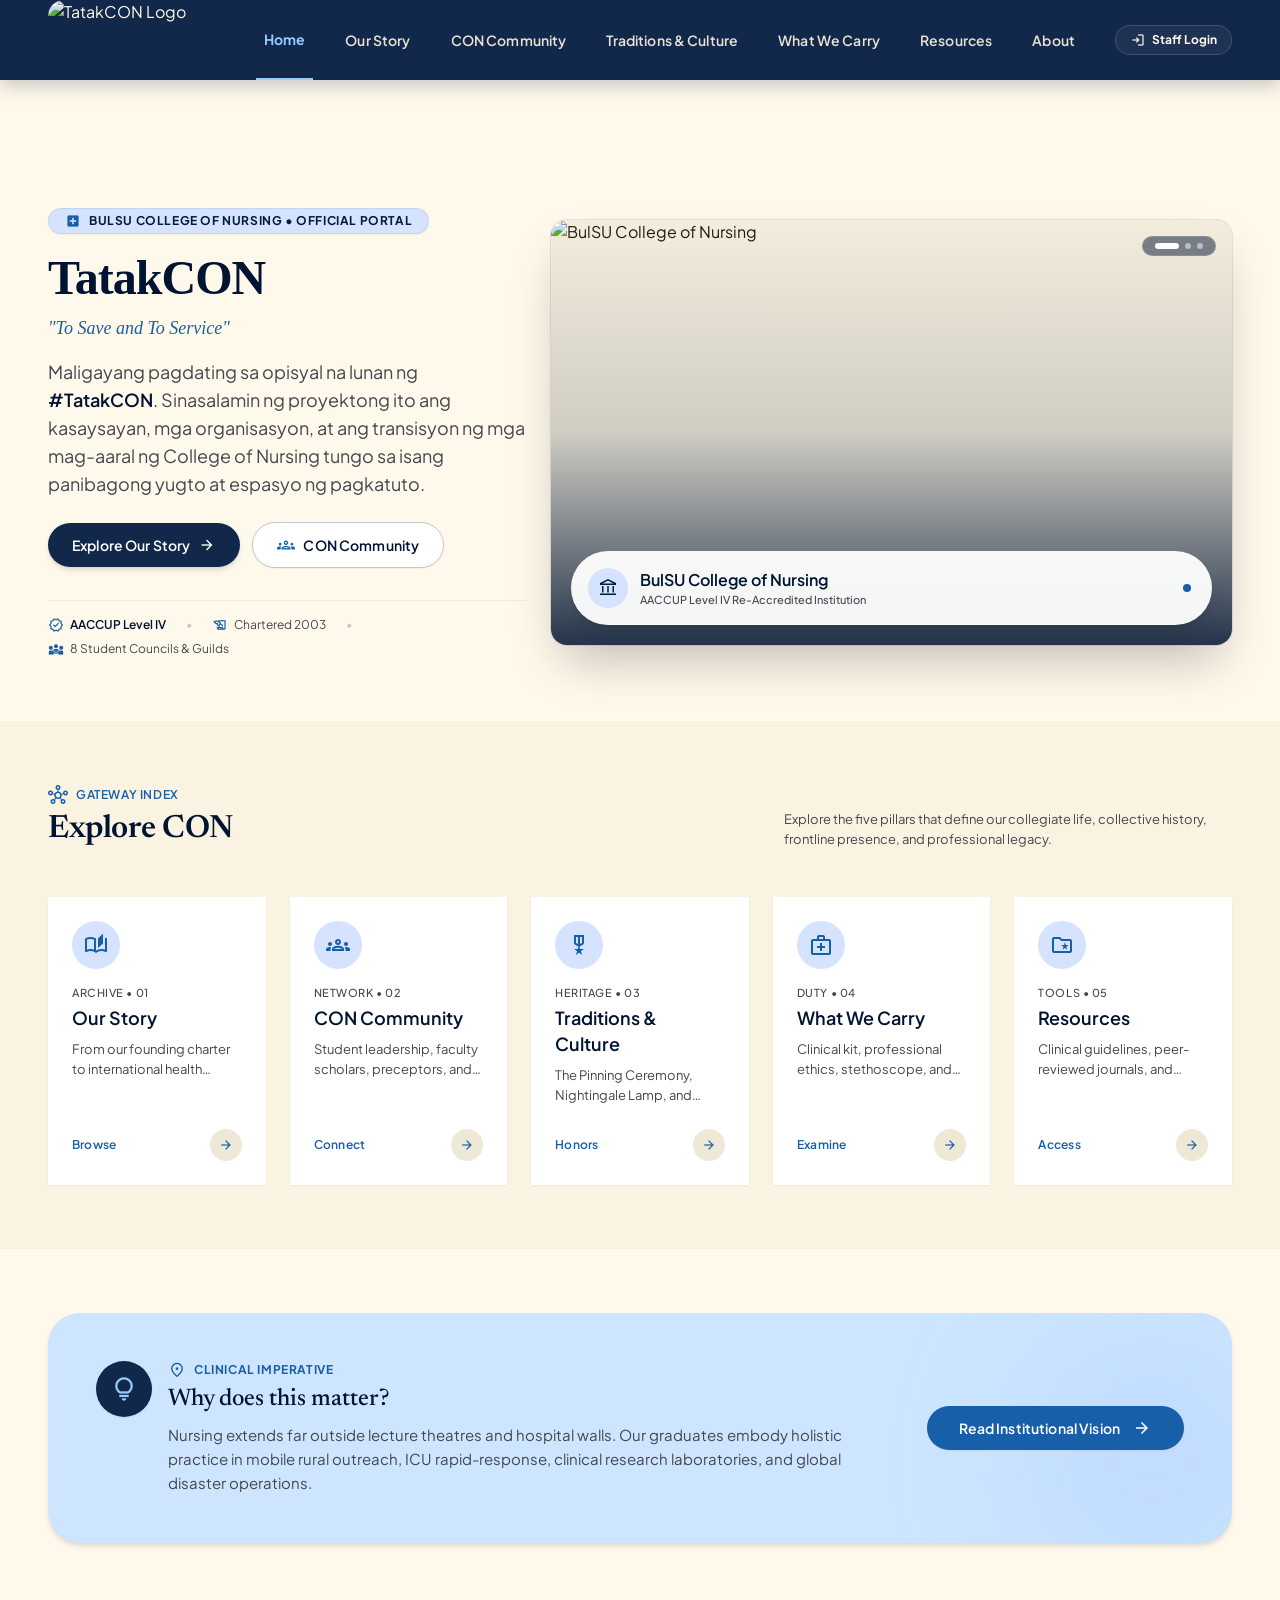
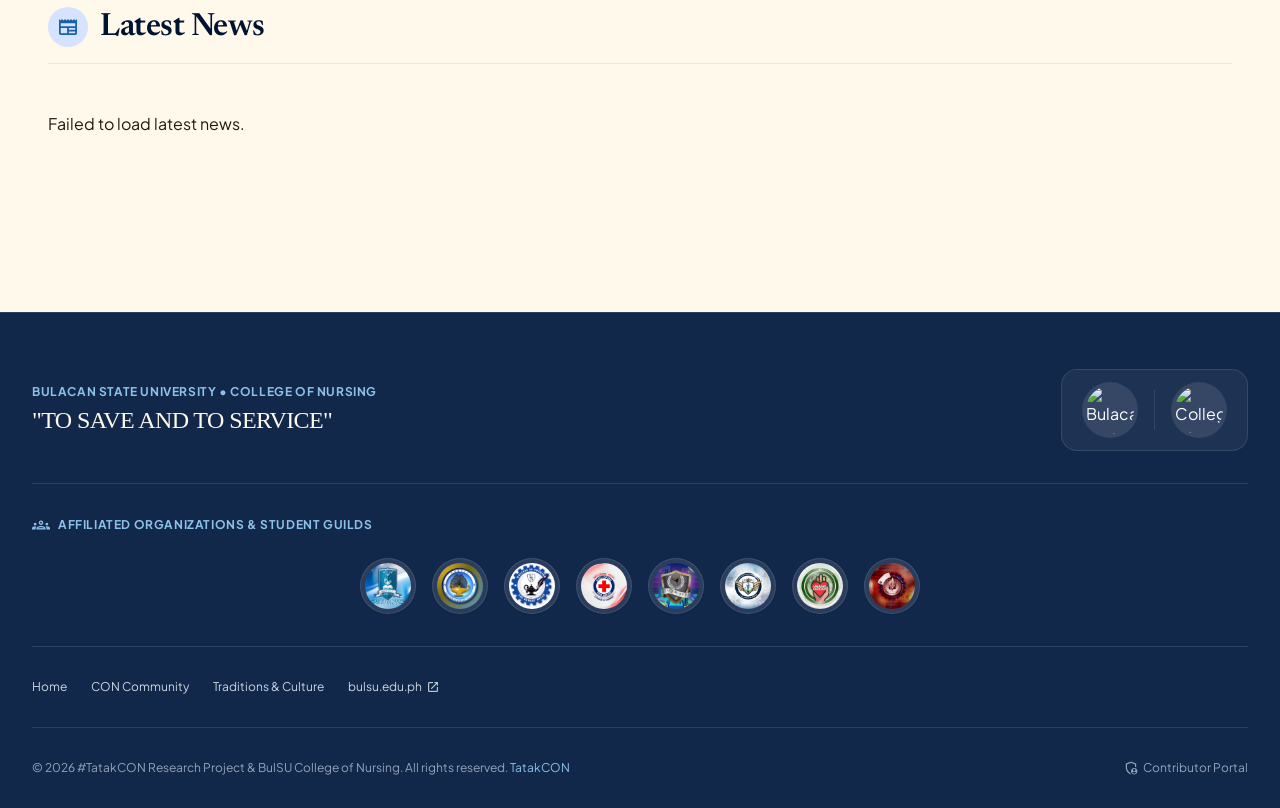
==== commit c2fe0172: "Update welcome section of index.html" ====
--- a/index.html
+++ b/index.html
@@ -44,53 +44,108 @@
       <div class="flex flex-col w-full">
         <!-- Top Ambient Banner & Welcome Stage -->
         <section
-          class="relative w-full max-w-7xl mx-auto px-margin-mobile md:px-margin-tablet lg:px-margin pt-space-2xl pb-space-3xl overflow-hidden">
-          <div class="grid grid-cols-1 lg:grid-cols-12 gap-gutter items-center">
-            <!-- Left Column: Content Narrative -->
-            <div class="lg:col-span-7 flex flex-col items-start z-10">
+          class="relative w-full max-w-7xl mx-auto px-margin-mobile md:px-margin-tablet lg:px-margin pt-space-xl md:pt-space-2xl pb-space-2xl md:pb-space-3xl overflow-hidden">
+          <div
+            class="grid grid-cols-1 lg:grid-cols-12 gap-space-xl lg:gap-gutter items-center">
+            <!-- Left Column: Content Narrative (5 Cols on Desktop to give Landscape Carousel more room) -->
+            <div class="lg:col-span-5 flex flex-col items-start z-10">
+              <!-- Eyebrow Pill -->
               <div
-                class="inline-flex items-center gap-space-xs px-space-md py-space-xxs rounded-full bg-secondary-fixed text-on-secondary-fixed mb-space-lg shadow-sm">
+                class="inline-flex items-center gap-space-xs px-space-md py-space-xxs rounded-full bg-secondary-fixed text-on-secondary-fixed mb-space-md shadow-sm border border-secondary/10">
                 <span
                   class="material-symbols-outlined text-[16px] text-secondary"
                   style="font-variation-settings: &quot;FILL&quot; 1"
                   >local_hospital</span
                 >
                 <span
-                  class="font-label-sm text-label-sm uppercase tracking-wider"
-                  >College of Nursing • Academic Portal</span
+                  class="font-label-sm text-label-sm uppercase tracking-wider font-bold"
+                  >BulSU College of Nursing • Official Portal</span
                 >
               </div>
+
+              <!-- Main Title & Motto Subtitle -->
               <h1
-                class="font-display-hero text-display-hero text-primary tracking-tight mb-space-md">
+                class="font-display-hero text-display-hero-mobile sm:text-display-hero text-primary tracking-tight font-serif font-bold leading-none mb-2">
                 TatakCON
               </h1>
               <p
-                class="font-body-lg text-body-lg text-on-surface-variant max-w-xl mb-space-xl">
-                Maligayang pagdating sa opisyal na lunan ng #TatakCON.
+                class="font-headline-sm text-base sm:text-lg text-secondary italic font-serif mb-space-md">
+                "To Save and To Service"
+              </p>
+
+              <!-- Narrative Lead -->
+              <p
+                class="font-body-md sm:font-body-lg text-body-md sm:text-body-lg text-on-surface-variant mb-space-lg leading-relaxed">
+                Maligayang pagdating sa opisyal na lunan ng
+                <strong class="text-primary font-semibold">#TatakCON</strong>.
                 Sinasalamin ng proyektong ito ang kasaysayan, mga organisasyon,
                 at ang transisyon ng mga mag-aaral ng College of Nursing tungo
                 sa isang panibagong yugto at espasyo ng pagkatuto.
               </p>
-              <div class="flex flex-wrap items-center gap-space-md">
+
+              <!-- Primary & Secondary CTA Buttons -->
+              <div
+                class="flex flex-wrap items-center gap-3 sm:gap-space-sm w-full sm:w-auto">
                 <a
-                  class="inline-flex items-center gap-space-sm px-space-xl py-space-sm rounded-full bg-primary-container text-on-primary font-label-md text-label-md hover:bg-secondary transition-all transform hover:-translate-y-0.5 shadow-md group"
+                  class="inline-flex items-center justify-center gap-space-xs px-space-lg py-3 rounded-full bg-primary-container text-on-primary font-label-md text-label-md hover:bg-secondary transition-all transform hover:-translate-y-0.5 shadow-md group flex-1 sm:flex-initial"
                   data-path="our-story"
-                  href="#">
-                  <span class="">Explore CON</span>
+                  href="/pages/our-story/our-story.html">
+                  <span>Explore Our Story</span>
                   <span
                     class="material-symbols-outlined text-[18px] group-hover:translate-x-1 transition-transform"
                     >arrow_forward</span
                   >
                 </a>
+                <a
+                  class="inline-flex items-center justify-center gap-space-xs px-space-lg py-3 rounded-full bg-surface-container-lowest text-primary border border-outline-variant hover:border-secondary hover:bg-secondary-fixed/40 font-label-md text-label-md transition-all transform hover:-translate-y-0.5 shadow-sm group flex-1 sm:flex-initial"
+                  data-path="con-community"
+                  href="/pages/con-community/con-community.html">
+                  <span
+                    class="material-symbols-outlined text-[18px] text-secondary"
+                    >groups</span
+                  >
+                  <span>CON Community</span>
+                </a>
+              </div>
+
+              <!-- Compact Institutional Highlights Bar -->
+              <div
+                class="mt-space-xl pt-space-md border-t border-surface-variant/60 flex flex-wrap items-center gap-x-5 gap-y-2 text-xs text-on-surface-variant w-full">
+                <div class="flex items-center gap-1.5">
+                  <span
+                    class="material-symbols-outlined text-[16px] text-secondary"
+                    >verified</span
+                  >
+                  <span class="font-semibold text-primary"
+                    >AACCUP Level IV</span
+                  >
+                </div>
+                <span class="text-outline-variant hidden sm:inline">•</span>
+                <div class="flex items-center gap-1.5">
+                  <span
+                    class="material-symbols-outlined text-[16px] text-secondary"
+                    >History_Edu</span
+                  >
+                  <span>Chartered 2003</span>
+                </div>
+                <span class="text-outline-variant hidden sm:inline">•</span>
+                <div class="flex items-center gap-1.5">
+                  <span
+                    class="material-symbols-outlined text-[16px] text-secondary"
+                    >diversity_3</span
+                  >
+                  <span>8 Student Councils &amp; Guilds</span>
+                </div>
               </div>
             </div>
-            <!-- Right Column: Interactive College Showcase Carousel -->
-            <div class="lg:col-span-5 relative mt-space-xl lg:mt-0">
+
+            <!-- Right Column: Interactive Landscape College Showcase Carousel (7 Cols on Desktop) -->
+            <div class="lg:col-span-7 relative mt-space-md lg:mt-0">
               <div
                 id="hero-carousel"
-                class="relative w-full aspect-[4/5] rounded-lg overflow-hidden shadow-xl bg-surface-container group select-none">
+                class="relative w-full aspect-[16/10] rounded-2xl overflow-hidden shadow-2xl bg-surface-container group select-none ring-1 ring-primary/10">
                 <!-- Slides Track -->
-                <!-- HERE: Add as much slides as you want -->
+                <!-- HERE: Add as many slides as you want -->
                 <div class="relative w-full h-full" id="carousel-slides">
                   <!-- Slide 1 (Active by default) -->
                   <div
@@ -133,12 +188,12 @@
 
                 <!-- Dark Gradient Overlay -->
                 <div
-                  class="absolute inset-0 bg-gradient-to-t from-primary/85 via-primary/20 to-transparent z-20 pointer-events-none"></div>
+                  class="absolute inset-0 bg-gradient-to-t from-primary/85 via-primary/15 to-transparent z-20 pointer-events-none"></div>
 
                 <!-- Top-Right Slide Indicator Pills -->
                 <div
                   id="carousel-indicators"
-                  class="absolute top-4 right-4 z-30 flex items-center gap-1.5 bg-primary/40 backdrop-blur-md px-3 py-1.5 rounded-full border border-white/15">
+                  class="absolute top-3.5 right-3.5 sm:top-4 sm:right-4 z-30 flex items-center gap-1.5 bg-primary/50 backdrop-blur-md px-3 py-1.5 rounded-full border border-white/15">
                   <button
                     type="button"
                     aria-label="Slide 1"
@@ -158,7 +213,7 @@
                   type="button"
                   id="carousel-prev"
                   aria-label="Previous image"
-                  class="absolute left-3 top-1/2 -translate-y-1/2 z-30 w-10 h-10 rounded-full bg-primary/50 hover:bg-primary/80 text-white backdrop-blur-sm border border-white/15 flex items-center justify-center opacity-0 group-hover:opacity-100 focus:opacity-100 transition-all duration-300 hover:scale-105">
+                  class="absolute left-3 top-1/2 -translate-y-1/2 z-30 w-9 h-9 sm:w-10 sm:h-10 rounded-full bg-primary/50 hover:bg-primary/80 text-white backdrop-blur-sm border border-white/15 flex items-center justify-center opacity-0 group-hover:opacity-100 focus:opacity-100 transition-all duration-300 hover:scale-105">
                   <span class="material-symbols-outlined text-[20px]"
                     >chevron_left</span
                   >
@@ -167,45 +222,48 @@
                   type="button"
                   id="carousel-next"
                   aria-label="Next image"
-                  class="absolute right-3 top-1/2 -translate-y-1/2 z-30 w-10 h-10 rounded-full bg-primary/50 hover:bg-primary/80 text-white backdrop-blur-sm border border-white/15 flex items-center justify-center opacity-0 group-hover:opacity-100 focus:opacity-100 transition-all duration-300 hover:scale-105">
+                  class="absolute right-3 top-1/2 -translate-y-1/2 z-30 w-9 h-9 sm:w-10 sm:h-10 rounded-full bg-primary/50 hover:bg-primary/80 text-white backdrop-blur-sm border border-white/15 flex items-center justify-center opacity-0 group-hover:opacity-100 focus:opacity-100 transition-all duration-300 hover:scale-105">
                   <span class="material-symbols-outlined text-[20px]"
                     >chevron_right</span
                   >
                 </button>
 
-                <!-- Floating Architectural Badge (Updates Dynamically) -->
-                <div
-                  class="absolute bottom-space-lg left-space-lg right-space-lg z-30 bg-surface-container-lowest/95 backdrop-blur p-space-md rounded-DEFAULT shadow-lg flex items-center justify-between gap-2">
-                  <div class="flex items-center gap-space-sm min-w-0">
+                <!-- Floating Architectural Badge (Updates Dynamically & Compact on Mobile) -->
+                <div
+                  class="absolute bottom-3 left-3 right-3 sm:bottom-5 sm:left-5 sm:right-5 z-30 bg-surface-container-lowest/95 backdrop-blur-md px-3.5 py-2.5 sm:p-space-md rounded-xl sm:rounded-DEFAULT shadow-lg flex items-center justify-between gap-2 border border-white/40">
+                  <div
+                    class="flex items-center gap-2.5 sm:gap-space-sm min-w-0">
                     <div
-                      class="w-10 h-10 rounded-full bg-secondary-fixed flex items-center justify-center text-on-secondary-fixed shrink-0">
+                      class="w-9 h-9 sm:w-10 sm:h-10 rounded-full bg-secondary-fixed flex items-center justify-center text-on-secondary-fixed shrink-0">
                       <span
                         id="carousel-badge-icon"
-                        class="material-symbols-outlined text-[20px]"
+                        class="material-symbols-outlined text-[18px] sm:text-[20px]"
                         >account_balance</span
                       >
                     </div>
                     <div class="flex flex-col min-w-0">
                       <span
                         id="carousel-badge-title"
-                        class="font-title-sm text-title-sm text-primary leading-tight truncate"
+                        class="font-title-sm text-sm sm:text-title-sm text-primary leading-tight truncate font-semibold"
                         >BulSU College of Nursing</span
                       >
                       <span
                         id="carousel-badge-subtitle"
-                        class="font-caption text-caption text-on-surface-variant truncate"
+                        class="font-caption text-[11px] sm:text-caption text-on-surface-variant truncate"
                         >AACCUP Level IV Re-Accredited Institution</span
                       >
                     </div>
                   </div>
                   <span
-                    class="w-2 h-2 rounded-full bg-secondary animate-ping mr-space-xs shrink-0"></span>
+                    class="w-2 h-2 rounded-full bg-secondary animate-ping mr-1 shrink-0"></span>
                 </div>
               </div>
 
               <!-- Decorative Subtle Backing Ornament -->
               <div
-                class="absolute -top-6 -right-6 w-32 h-32 rounded-full bg-secondary-fixed/40 -z-10 blur-2xl pointer-events-none"></div>
+                class="absolute -top-6 -right-6 w-36 h-36 rounded-full bg-secondary-fixed/40 -z-10 blur-2xl pointer-events-none"></div>
+              <div
+                class="absolute -bottom-6 -left-6 w-32 h-32 rounded-full bg-tertiary-fixed-dim/30 -z-10 blur-2xl pointer-events-none"></div>
             </div>
           </div>
         </section>
--- a/global.css
+++ b/global.css
@@ -1530,6 +1530,26 @@
   top: 1rem;
 }
 
+.-bottom-6 {
+  bottom: -1.5rem;
+}
+
+.-left-6 {
+  left: -1.5rem;
+}
+
+.bottom-3 {
+  bottom: 0.75rem;
+}
+
+.right-3\.5 {
+  right: 0.875rem;
+}
+
+.top-3\.5 {
+  top: 0.875rem;
+}
+
 .-z-10 {
   z-index: -10;
 }
@@ -1711,6 +1731,10 @@
 
 .mt-space-md {
   margin-top: 1rem;
+}
+
+.mr-1 {
+  margin-right: 0.25rem;
 }
 
 .line-clamp-2 {
@@ -1971,6 +1995,10 @@
   width: 1.5rem;
 }
 
+.w-36 {
+  width: 9rem;
+}
+
 .min-w-0 {
   min-width: 0px;
 }
@@ -2238,6 +2266,10 @@
   gap: 3rem;
 }
 
+.gap-2\.5 {
+  gap: 0.625rem;
+}
+
 .gap-x-6 {
   -moz-column-gap: 1.5rem;
        column-gap: 1.5rem;
@@ -2245,6 +2277,11 @@
 
 .gap-y-2 {
   row-gap: 0.5rem;
+}
+
+.gap-x-5 {
+  -moz-column-gap: 1.25rem;
+       column-gap: 1.25rem;
 }
 
 .space-x-4 > :not([hidden]) ~ :not([hidden]) {
@@ -2533,6 +2570,14 @@
   border-color: rgb(255 218 214 / 0.4);
 }
 
+.border-secondary\/10 {
+  border-color: rgb(24 95 170 / 0.1);
+}
+
+.border-white\/40 {
+  border-color: rgb(255 255 255 / 0.4);
+}
+
 .border-t-secondary {
   --tw-border-opacity: 1;
   border-top-color: rgb(24 95 170 / var(--tw-border-opacity, 1));
@@ -2797,6 +2842,10 @@
 
 .bg-white\/50 {
   background-color: rgb(255 255 255 / 0.5);
+}
+
+.bg-tertiary-fixed-dim\/30 {
+  background-color: rgb(149 204 255 / 0.3);
 }
 
 .bg-gradient-to-b {
@@ -2936,6 +2985,11 @@
 .via-white {
   --tw-gradient-to: rgb(255 255 255 / 0)  var(--tw-gradient-to-position);
   --tw-gradient-stops: var(--tw-gradient-from), #fff var(--tw-gradient-via-position), var(--tw-gradient-to);
+}
+
+.via-primary\/15 {
+  --tw-gradient-to: rgb(0 19 49 / 0)  var(--tw-gradient-to-position);
+  --tw-gradient-stops: var(--tw-gradient-from), rgb(0 19 49 / 0.15) var(--tw-gradient-via-position), var(--tw-gradient-to);
 }
 
 .to-\[\#0d1b33\] {
@@ -3524,6 +3578,13 @@
   font-size: 40px;
 }
 
+.text-display-hero-mobile {
+  font-size: 34px;
+  line-height: 42px;
+  letter-spacing: -0.01em;
+  font-weight: 600;
+}
+
 .font-bold {
   font-weight: 700;
 }
@@ -3771,6 +3832,11 @@
 
 .text-secondary\/30 {
   color: rgb(24 95 170 / 0.3);
+}
+
+.text-outline-variant {
+  --tw-text-opacity: 1;
+  color: rgb(196 198 207 / var(--tw-text-opacity, 1));
 }
 
 .underline {
@@ -3904,6 +3970,10 @@
   --tw-ring-color: rgb(255 255 255 / 0.1);
 }
 
+.ring-primary\/10 {
+  --tw-ring-color: rgb(0 19 49 / 0.1);
+}
+
 .blur-2xl {
   --tw-blur: blur(40px);
   filter: var(--tw-blur) var(--tw-brightness) var(--tw-contrast) var(--tw-grayscale) var(--tw-hue-rotate) var(--tw-invert) var(--tw-saturate) var(--tw-sepia) var(--tw-drop-shadow);
@@ -4195,6 +4265,10 @@
   background-color: rgb(255 255 255 / 0.8);
 }
 
+.hover\:bg-secondary-fixed\/40:hover {
+  background-color: rgb(213 227 255 / 0.4);
+}
+
 .hover\:text-primary:hover {
   --tw-text-opacity: 1;
   color: rgb(0 19 49 / var(--tw-text-opacity, 1));
@@ -4394,6 +4468,26 @@
     right: 1.5rem;
   }
 
+  .sm\:bottom-5 {
+    bottom: 1.25rem;
+  }
+
+  .sm\:left-5 {
+    left: 1.25rem;
+  }
+
+  .sm\:right-4 {
+    right: 1rem;
+  }
+
+  .sm\:right-5 {
+    right: 1.25rem;
+  }
+
+  .sm\:top-4 {
+    top: 1rem;
+  }
+
   .sm\:col-span-3 {
     grid-column: span 3 / span 3;
   }
@@ -4418,6 +4512,10 @@
     height: 8rem;
   }
 
+  .sm\:h-10 {
+    height: 2.5rem;
+  }
+
   .sm\:w-auto {
     width: auto;
   }
@@ -4430,6 +4528,10 @@
     width: 8rem;
   }
 
+  .sm\:w-10 {
+    width: 2.5rem;
+  }
+
   .sm\:flex-initial {
     flex: 0 1 auto;
   }
@@ -4500,6 +4602,10 @@
 
   .sm\:p-7 {
     padding: 1.75rem;
+  }
+
+  .sm\:p-space-md {
+    padding: 1rem;
   }
 
   .sm\:px-6 {
@@ -4516,6 +4622,10 @@
     text-align: left;
   }
 
+  .sm\:font-body-lg {
+    font-family: Plus Jakarta Sans;
+  }
+
   .sm\:text-3xl {
     font-size: 1.875rem;
     line-height: 2.25rem;
@@ -4540,6 +4650,40 @@
     font-size: 1.25rem;
     line-height: 1.75rem;
   }
+
+  .sm\:text-\[20px\] {
+    font-size: 20px;
+  }
+
+  .sm\:text-body-lg {
+    font-size: 18px;
+    line-height: 28px;
+    font-weight: 400;
+  }
+
+  .sm\:text-caption {
+    font-size: 11px;
+    line-height: 16px;
+    font-weight: 500;
+  }
+
+  .sm\:text-display-hero {
+    font-size: 48px;
+    line-height: 56px;
+    letter-spacing: -0.02em;
+    font-weight: 600;
+  }
+
+  .sm\:text-lg {
+    font-size: 1.125rem;
+    line-height: 1.75rem;
+  }
+
+  .sm\:text-title-sm {
+    font-size: 16px;
+    line-height: 24px;
+    font-weight: 600;
+  }
 }
 
 @media (min-width: 768px) {
@@ -4629,6 +4773,14 @@
     padding-bottom: 4rem;
   }
 
+  .md\:pb-space-3xl {
+    padding-bottom: 4rem;
+  }
+
+  .md\:pt-space-2xl {
+    padding-top: 3rem;
+  }
+
   .md\:font-display-hero {
     font-family: Newsreader;
   }
@@ -4752,6 +4904,10 @@
     gap: 2rem;
   }
 
+  .lg\:gap-gutter {
+    gap: 1.5rem;
+  }
+
   .lg\:overflow-visible {
     overflow: visible;
   }
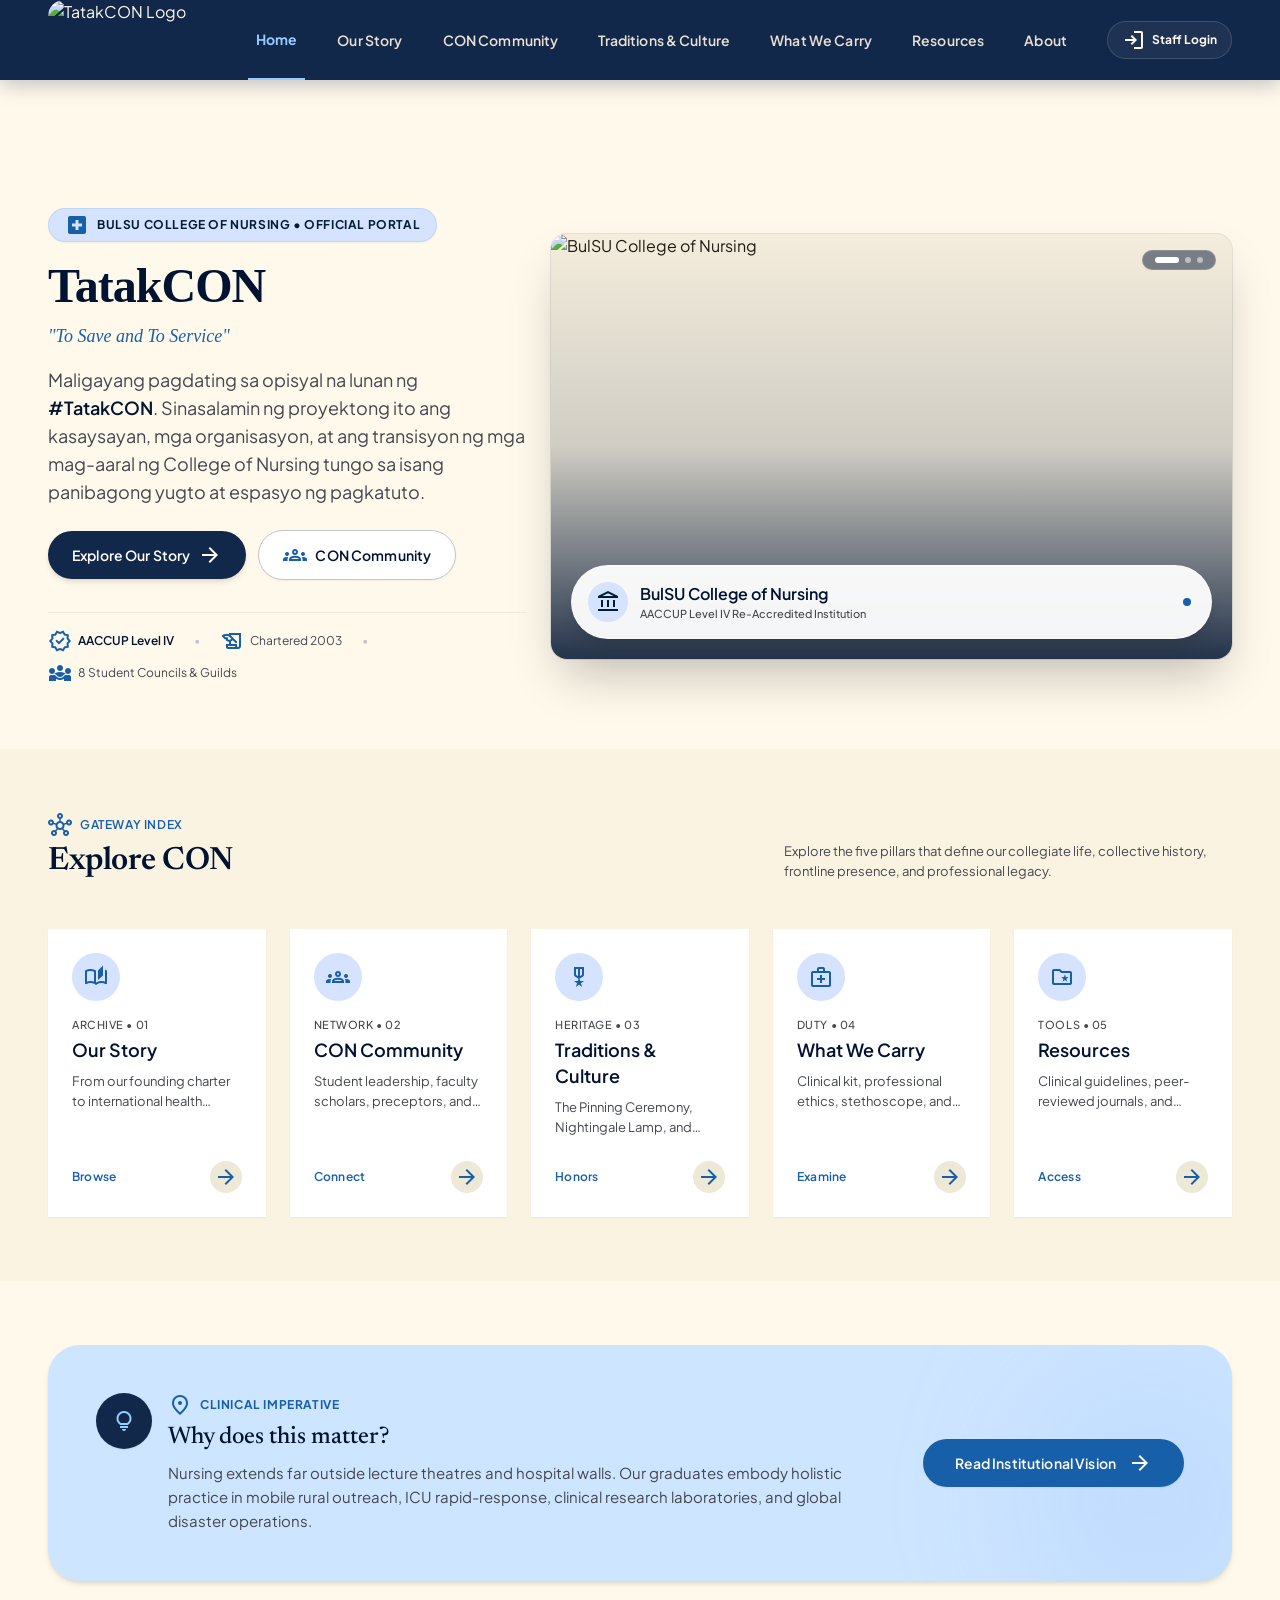
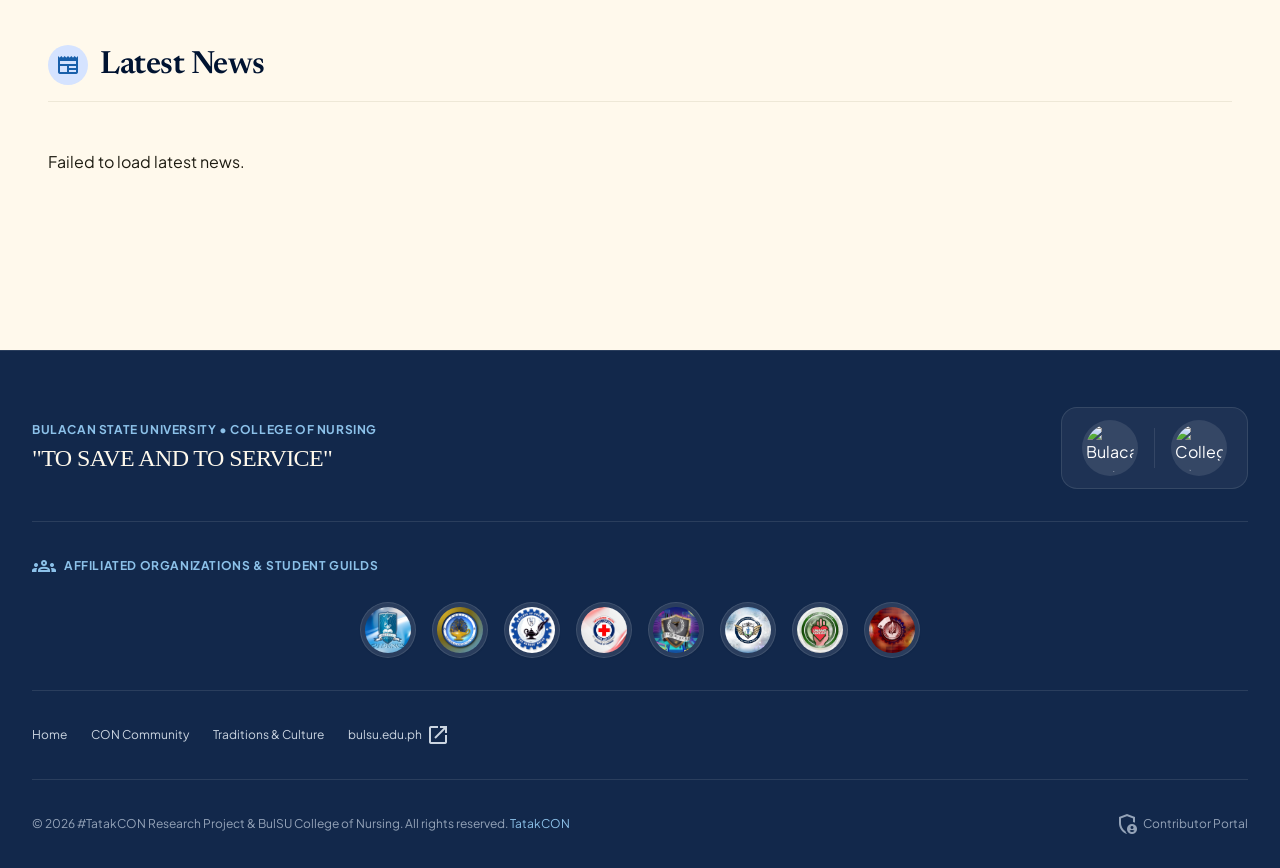
==== commit 993a9b17: "Reorder link global css for a consistent styling" ====
--- a/index.html
+++ b/index.html
@@ -9,15 +9,18 @@
       rel="stylesheet" />
     <link href="https://fonts.googleapis.com" rel="preconnect" />
     <link crossorigin="" href="https://fonts.gstatic.com" rel="preconnect" />
+
+    <!-- Global CSS config -->
+    <link href="./global.css" rel="stylesheet" />
+
     <link
       href="https://fonts.googleapis.com/css2?family=Newsreader:ital,opsz,wght@0,6..72,400..700;1,6..72,400..700&amp;family=Plus+Jakarta+Sans:wght@400;500;600;700&amp;display=swap"
       rel="stylesheet" />
     <link
       href="https://fonts.googleapis.com/css2?family=Material+Symbols+Outlined:wght,FILL@100..700,0..1&amp;display=swap"
       rel="stylesheet" />
+
     <title>TatakCON</title>
-    <!-- Global CSS config -->
-    <link href="./global.css" rel="stylesheet" />
 
     <!-- favicon -->
     <link
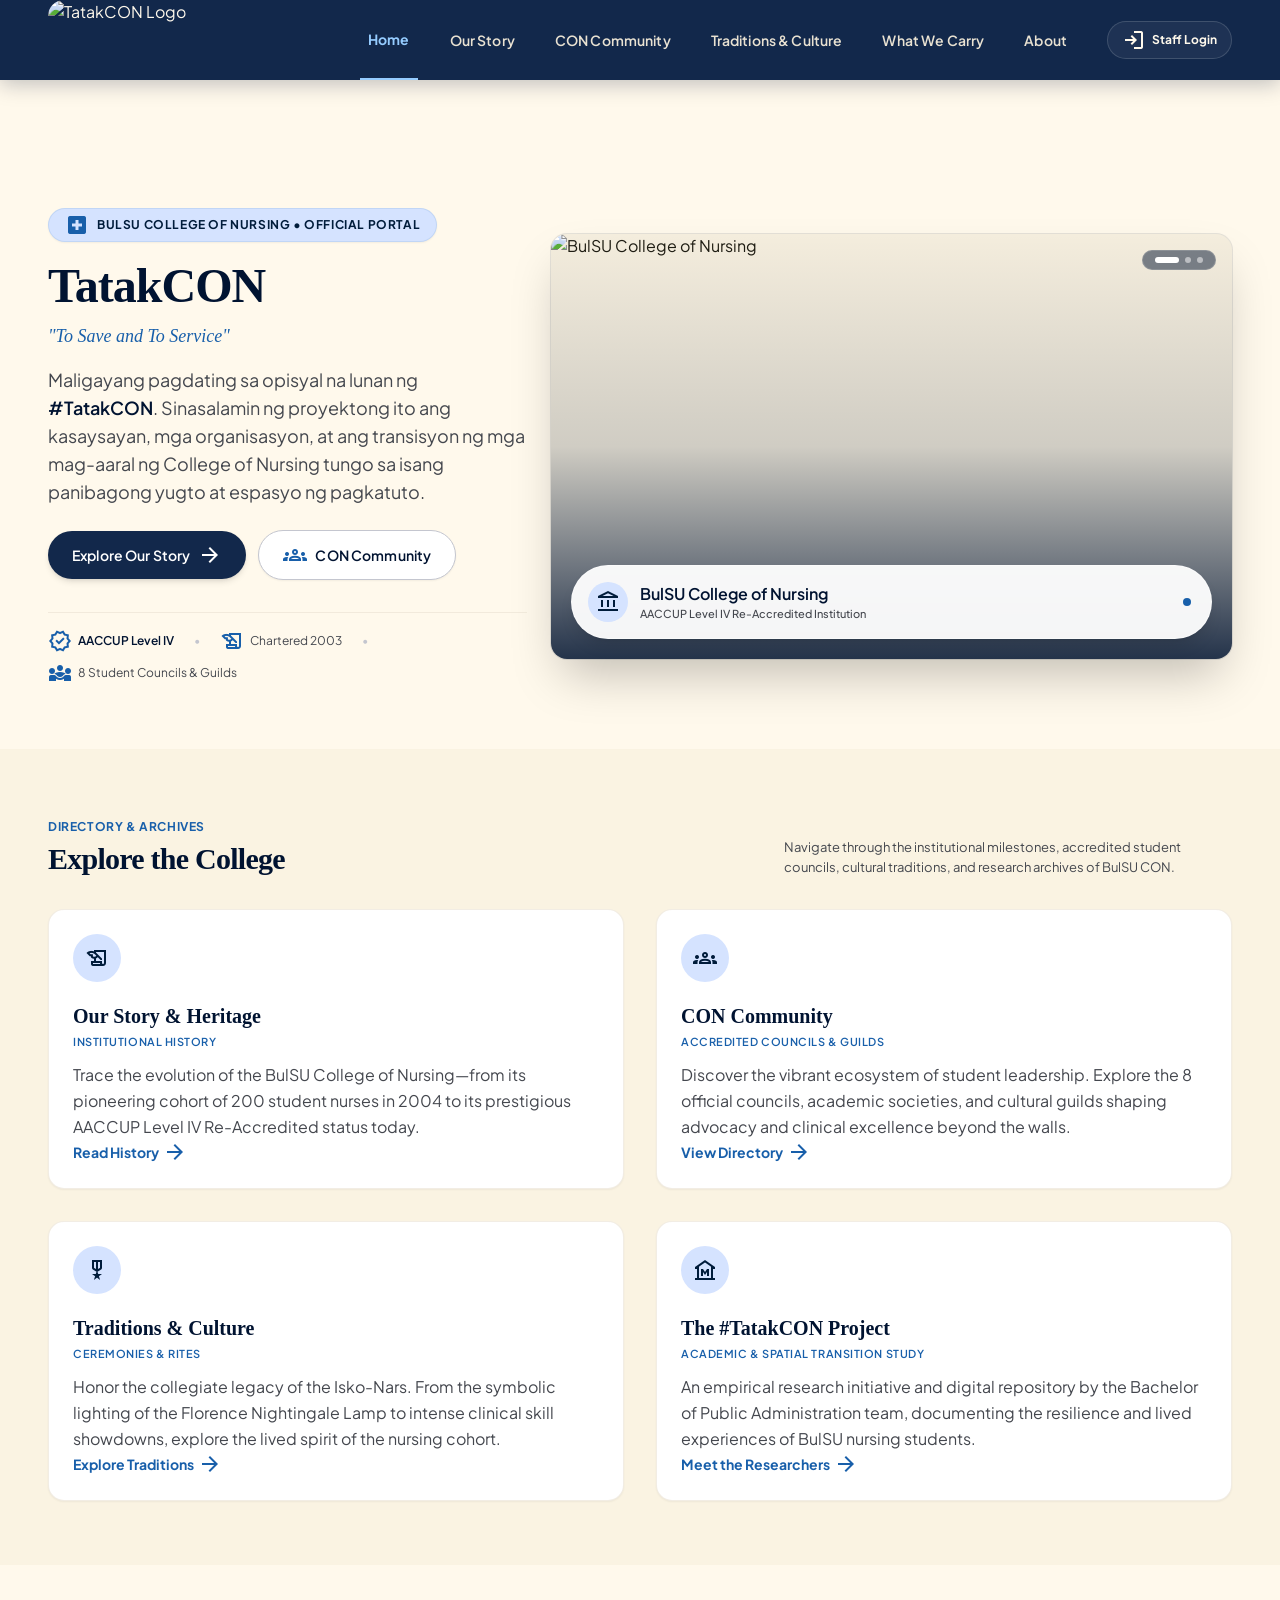
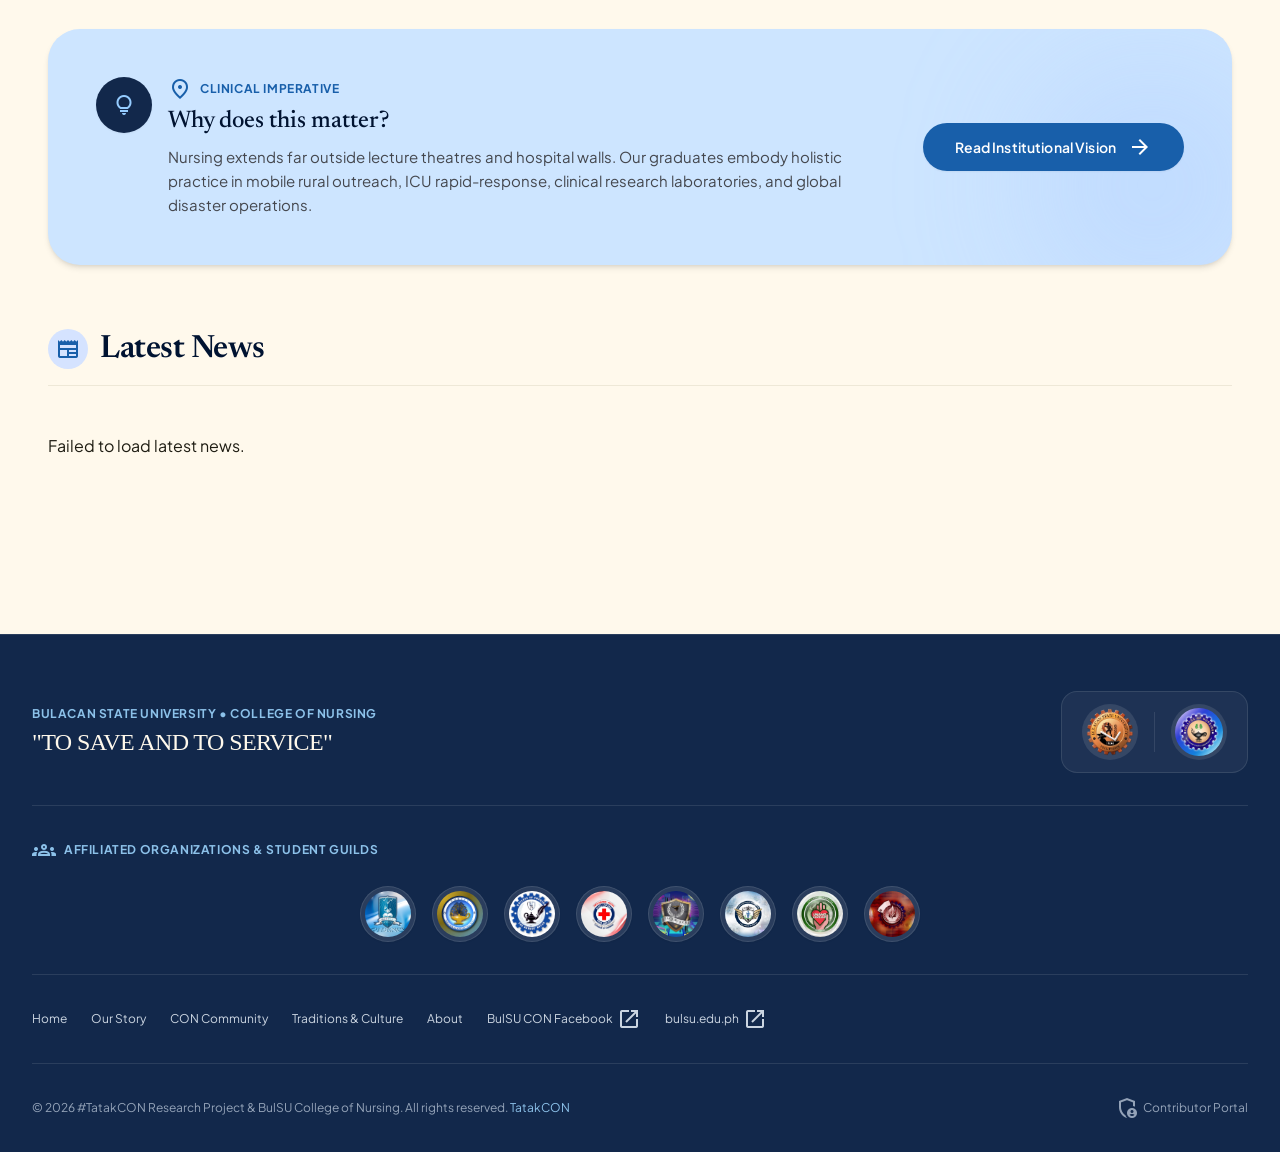
==== commit b82c9415: "Add OG meta tags & update inconsistent content, and bug fixing" ====
--- a/index.html
+++ b/index.html
@@ -21,6 +21,41 @@
       rel="stylesheet" />
 
     <title>TatakCON</title>
+
+    <!-- Primary Meta Tags -->
+    <meta
+      name="description"
+      content="Maligayang pagdating sa opisyal na lunan ng #TatakCON. Sinasalamin ng proyektong ito ang kasaysayan, mga organisasyon, at ang transisyon ng mga mag-aaral ng BulSU College of Nursing." />
+    <meta name="theme-color" content="#12284b" />
+
+    <!-- Open Graph / Facebook / Messenger -->
+    <meta property="og:type" content="website" />
+    <meta
+      property="og:site_name"
+      content="#TatakCON • BulSU College of Nursing" />
+    <meta
+      property="og:title"
+      content="TatakCON — BulSU College of Nursing Digital Archive & Portal" />
+    <meta
+      property="og:description"
+      content="Explore the institutional history, 8 accredited student councils & guilds, collegiate traditions, and the #TatakCON spatial transition research project." />
+    <meta
+      property="og:image"
+      content="/images/researchers/tatakcon-research-group-pic-1.jpg" />
+    <meta property="og:image:width" content="1200" />
+    <meta property="og:image:height" content="630" />
+
+    <!-- Twitter / Discord Large Card -->
+    <meta name="twitter:card" content="summary_large_image" />
+    <meta
+      name="twitter:title"
+      content="TatakCON — BulSU College of Nursing Digital Archive & Portal" />
+    <meta
+      name="twitter:description"
+      content="Explore the institutional history, accredited student organizations, traditions, and the #TatakCON research project." />
+    <meta
+      name="twitter:image"
+      content="/images/researchers/tatakcon-research-group-pic-1.jpg" />
 
     <!-- favicon -->
     <link
@@ -143,73 +178,22 @@
             </div>
 
             <!-- Right Column: Interactive Landscape College Showcase Carousel (7 Cols on Desktop) -->
+            <!-- Edit index.js initHeroCarousel to add or remove data -->
             <div class="lg:col-span-7 relative mt-space-md lg:mt-0">
               <div
                 id="hero-carousel"
                 class="relative w-full aspect-[16/10] rounded-2xl overflow-hidden shadow-2xl bg-surface-container group select-none ring-1 ring-primary/10">
-                <!-- Slides Track -->
-                <!-- HERE: Add as many slides as you want -->
-                <div class="relative w-full h-full" id="carousel-slides">
-                  <!-- Slide 1 (Active by default) -->
-                  <div
-                    class="carousel-slide absolute inset-0 opacity-100 transition-opacity duration-700 ease-in-out z-10"
-                    data-title="BulSU College of Nursing"
-                    data-subtitle="AACCUP Level IV Re-Accredited Institution"
-                    data-icon="account_balance">
-                    <img
-                      class="w-full h-full object-cover transform group-hover:scale-105 transition-transform duration-700"
-                      alt="BulSU College of Nursing"
-                      src="https://lh3.googleusercontent.com/aida-public/[base64]" />
-                  </div>
-
-                  <!-- Slide 2 -->
-                  <div
-                    class="carousel-slide absolute inset-0 opacity-0 transition-opacity duration-700 ease-in-out z-0 pointer-events-none"
-                    data-title="Clinical Skills & Simulation"
-                    data-subtitle="Excellence in Hands-On Nursing Training"
-                    data-icon="medical_services">
-                    <img
-                      loading="lazy"
-                      class="w-full h-full object-cover transform group-hover:scale-105 transition-transform duration-700"
-                      alt="CONlympics Clinical Training"
-                      src="/images/traditions-culture/para-sa-masa-1.jpg" />
-                  </div>
-
-                  <!-- Slide 3 -->
-                  <div
-                    class="carousel-slide absolute inset-0 opacity-0 transition-opacity duration-700 ease-in-out z-0 pointer-events-none"
-                    data-title="Community Health & Outreach"
-                    data-subtitle="Compassionate Service Beyond Campus Walls"
-                    data-icon="volunteer_activism">
-                    <img
-                      loading="lazy"
-                      class="w-full h-full object-cover transform group-hover:scale-105 transition-transform duration-700"
-                      alt="Community Outreach"
-                      src="/images/con-org-logo/college-of-nursing.jpg" />
-                  </div>
-                </div>
+                <!-- Slides Track (Populated dynamically by index.js) -->
+                <div class="relative w-full h-full" id="carousel-slides"></div>
 
                 <!-- Dark Gradient Overlay -->
                 <div
                   class="absolute inset-0 bg-gradient-to-t from-primary/85 via-primary/15 to-transparent z-20 pointer-events-none"></div>
 
-                <!-- Top-Right Slide Indicator Pills -->
+                <!-- Top-Right Slide Indicator Pills (Populated dynamically by index.js) -->
                 <div
                   id="carousel-indicators"
-                  class="absolute top-3.5 right-3.5 sm:top-4 sm:right-4 z-30 flex items-center gap-1.5 bg-primary/50 backdrop-blur-md px-3 py-1.5 rounded-full border border-white/15">
-                  <button
-                    type="button"
-                    aria-label="Slide 1"
-                    class="carousel-dot w-6 h-1.5 rounded-full bg-white transition-all duration-300"></button>
-                  <button
-                    type="button"
-                    aria-label="Slide 2"
-                    class="carousel-dot w-1.5 h-1.5 rounded-full bg-white/50 hover:bg-white/80 transition-all duration-300"></button>
-                  <button
-                    type="button"
-                    aria-label="Slide 3"
-                    class="carousel-dot w-1.5 h-1.5 rounded-full bg-white/50 hover:bg-white/80 transition-all duration-300"></button>
-                </div>
+                  class="absolute top-3.5 right-3.5 sm:top-4 sm:right-4 z-30 flex items-center gap-1.5 bg-primary/50 backdrop-blur-md px-3 py-1.5 rounded-full border border-white/15"></div>
 
                 <!-- Previous / Next Navigation Buttons -->
                 <button
@@ -231,7 +215,7 @@
                   >
                 </button>
 
-                <!-- Floating Architectural Badge (Updates Dynamically & Compact on Mobile) -->
+                <!-- Floating Architectural Badge (Updates Dynamically) -->
                 <div
                   class="absolute bottom-3 left-3 right-3 sm:bottom-5 sm:left-5 sm:right-5 z-30 bg-surface-container-lowest/95 backdrop-blur-md px-3.5 py-2.5 sm:p-space-md rounded-xl sm:rounded-DEFAULT shadow-lg flex items-center justify-between gap-2 border border-white/40">
                   <div
@@ -270,227 +254,178 @@
             </div>
           </div>
         </section>
-        <!-- Section 2: Explore CON Quick Links / 5 Category Cards -->
-        <section class="w-full bg-surface-container-low py-space-3xl">
+        <!-- Explore CON Section -->
+        <!-- Explore CON Section (Full-Width Warm Band with White Cards) -->
+        <section
+          class="w-full bg-surface-container-low border-y border-surface-variant/40 py-space-2xl md:py-space-3xl">
           <div
             class="max-w-7xl mx-auto px-margin-mobile md:px-margin-tablet lg:px-margin">
             <div
-              class="flex flex-col md:flex-row md:items-end justify-between mb-space-2xl gap-space-sm">
+              class="flex flex-col sm:flex-row sm:items-end justify-between gap-space-md mb-space-xl">
               <div>
-                <div
-                  class="flex items-center gap-space-xs text-secondary mb-space-xxs">
-                  <span class="material-symbols-outlined text-[20px]">hub</span>
-                  <span
-                    class="font-label-sm text-label-sm uppercase tracking-wider"
-                    >Gateway Index</span
-                  >
-                </div>
-                <h2 class="font-headline-lg text-headline-lg text-primary">
-                  Explore CON
+                <span
+                  class="font-label-sm text-label-sm uppercase tracking-wider text-secondary font-bold"
+                  >Directory &amp; Archives</span
+                >
+                <h2
+                  class="font-headline-lg text-3xl md:text-4xl font-bold text-primary tracking-tight font-serif mt-1">
+                  Explore the College
                 </h2>
               </div>
               <p
                 class="font-body-sm text-body-sm text-on-surface-variant max-w-md">
-                Explore the five pillars that define our collegiate life,
-                collective history, frontline presence, and professional legacy.
+                Navigate through the institutional milestones, accredited
+                student councils, cultural traditions, and research archives of
+                BulSU CON.
               </p>
             </div>
-            <!-- 5 Interactive Horizontal Cards -->
-            <div
-              class="grid grid-cols-1 sm:grid-cols-2 lg:grid-cols-5 gap-gutter">
+
+            <div class="grid grid-cols-1 md:grid-cols-2 gap-6 lg:gap-8">
               <!-- 1. Our Story -->
               <a
-                class="group bg-surface-container-lowest p-space-lg rounded-DEFAULT shadow-sm hover:shadow-xl transition-all duration-300 flex flex-col justify-between hover:-translate-y-1"
-                data-path="our-story"
-                href="#">
+                href="/pages/our-story/our-story.html"
+                class="bg-surface-container-lowest rounded-2xl p-6 sm:p-8 shadow-sm border border-surface-variant/60 hover:border-secondary hover:shadow-md hover:-translate-y-0.5 transition-all group flex flex-col justify-between h-full">
                 <div>
                   <div
-                    class="w-12 h-12 rounded-full bg-secondary-fixed flex items-center justify-center text-secondary mb-space-md group-hover:bg-primary-container group-hover:text-surface transition-colors">
+                    class="w-12 h-12 rounded-full bg-secondary-fixed text-on-secondary-fixed flex items-center justify-center mb-5 group-hover:scale-110 transition-transform">
                     <span class="material-symbols-outlined text-[24px]"
-                      >auto_stories</span
+                      >history_edu</span
                     >
                   </div>
-                  <span
-                    class="font-caption text-caption text-on-surface-variant uppercase tracking-wider block mb-space-xxs"
-                    >Archive • 01</span
-                  >
                   <h3
-                    class="font-title-md text-title-md text-primary mb-space-xs">
-                    Our Story
+                    class="font-headline-sm text-xl font-bold text-primary font-serif group-hover:text-secondary transition-colors">
+                    Our Story &amp; Heritage
                   </h3>
+                  <span
+                    class="block font-caption text-caption text-secondary uppercase tracking-wider font-semibold mt-1 mb-3"
+                    >Institutional History</span
+                  >
                   <p
-                    class="font-body-sm text-body-sm text-on-surface-variant line-clamp-2">
-                    From our founding charter to international health impact.
+                    class="font-body-sm text-on-surface-variant leading-relaxed">
+                    Trace the evolution of the BulSU College of Nursing—from its
+                    pioneering cohort of 200 student nurses in 2004 to its
+                    prestigious AACCUP Level IV Re-Accredited status today.
                   </p>
                 </div>
                 <div
-                  class="pt-space-lg flex items-center justify-between text-secondary group-hover:text-primary transition-colors">
-                  <span class="font-label-sm text-label-sm">Browse</span>
-                  <span
-                    class="w-8 h-8 rounded-full bg-surface-container-high flex items-center justify-center group-hover:bg-secondary group-hover:text-surface transition-all">
-                    <span
-                      class="material-symbols-outlined text-[16px] group-hover:translate-x-0.5 transition-transform"
-                      >arrow_forward</span
-                    >
-                  </span>
+                  class="mt-6 flex items-center gap-1 text-sm font-bold text-secondary group-hover:translate-x-1 transition-transform">
+                  <span>Read History</span>
+                  <span class="material-symbols-outlined text-[16px]"
+                    >arrow_forward</span
+                  >
                 </div>
               </a>
+
               <!-- 2. CON Community -->
               <a
-                class="group bg-surface-container-lowest p-space-lg rounded-DEFAULT shadow-sm hover:shadow-xl transition-all duration-300 flex flex-col justify-between hover:-translate-y-1"
-                data-path="con-community"
-                href="#">
+                href="/pages/con-community/con-community.html"
+                class="bg-surface-container-lowest rounded-2xl p-6 sm:p-8 shadow-sm border border-surface-variant/60 hover:border-secondary hover:shadow-md hover:-translate-y-0.5 transition-all group flex flex-col justify-between h-full">
                 <div>
                   <div
-                    class="w-12 h-12 rounded-full bg-secondary-fixed flex items-center justify-center text-secondary mb-space-md group-hover:bg-primary-container group-hover:text-surface transition-colors">
+                    class="w-12 h-12 rounded-full bg-secondary-fixed text-on-secondary-fixed flex items-center justify-center mb-5 group-hover:scale-110 transition-transform">
                     <span class="material-symbols-outlined text-[24px]"
                       >groups</span
                     >
                   </div>
-                  <span
-                    class="font-caption text-caption text-on-surface-variant uppercase tracking-wider block mb-space-xxs"
-                    >Network • 02</span
-                  >
                   <h3
-                    class="font-title-md text-title-md text-primary mb-space-xs">
+                    class="font-headline-sm text-xl font-bold text-primary font-serif group-hover:text-secondary transition-colors">
                     CON Community
                   </h3>
+                  <span
+                    class="block font-caption text-caption text-secondary uppercase tracking-wider font-semibold mt-1 mb-3"
+                    >Accredited Councils &amp; Guilds</span
+                  >
                   <p
-                    class="font-body-sm text-body-sm text-on-surface-variant line-clamp-2">
-                    Student leadership, faculty scholars, preceptors, and
-                    cohorts.
+                    class="font-body-sm text-on-surface-variant leading-relaxed">
+                    Discover the vibrant ecosystem of student leadership.
+                    Explore the 8 official councils, academic societies, and
+                    cultural guilds shaping advocacy and clinical excellence
+                    beyond the walls.
                   </p>
                 </div>
                 <div
-                  class="pt-space-lg flex items-center justify-between text-secondary group-hover:text-primary transition-colors">
-                  <span class="font-label-sm text-label-sm">Connect</span>
-                  <span
-                    class="w-8 h-8 rounded-full bg-surface-container-high flex items-center justify-center group-hover:bg-secondary group-hover:text-surface transition-all">
-                    <span
-                      class="material-symbols-outlined text-[16px] group-hover:translate-x-0.5 transition-transform"
-                      >arrow_forward</span
-                    >
-                  </span>
+                  class="mt-6 flex items-center gap-1 text-sm font-bold text-secondary group-hover:translate-x-1 transition-transform">
+                  <span>View Directory</span>
+                  <span class="material-symbols-outlined text-[16px]"
+                    >arrow_forward</span
+                  >
                 </div>
               </a>
+
               <!-- 3. Traditions & Culture -->
               <a
-                class="group bg-surface-container-lowest p-space-lg rounded-DEFAULT shadow-sm hover:shadow-xl transition-all duration-300 flex flex-col justify-between hover:-translate-y-1"
-                data-path="traditions-culture"
-                href="#">
+                href="/pages/traditions-culture/traditions-culture.html"
+                class="bg-surface-container-lowest rounded-2xl p-6 sm:p-8 shadow-sm border border-surface-variant/60 hover:border-secondary hover:shadow-md hover:-translate-y-0.5 transition-all group flex flex-col justify-between h-full">
                 <div>
                   <div
-                    class="w-12 h-12 rounded-full bg-secondary-fixed flex items-center justify-center text-secondary mb-space-md group-hover:bg-primary-container group-hover:text-surface transition-colors">
+                    class="w-12 h-12 rounded-full bg-secondary-fixed text-on-secondary-fixed flex items-center justify-center mb-5 group-hover:scale-110 transition-transform">
                     <span class="material-symbols-outlined text-[24px]"
                       >military_tech</span
                     >
                   </div>
-                  <span
-                    class="font-caption text-caption text-on-surface-variant uppercase tracking-wider block mb-space-xxs"
-                    >Heritage • 03</span
-                  >
                   <h3
-                    class="font-title-md text-title-md text-primary mb-space-xs">
+                    class="font-headline-sm text-xl font-bold text-primary font-serif group-hover:text-secondary transition-colors">
                     Traditions &amp; Culture
                   </h3>
+                  <span
+                    class="block font-caption text-caption text-secondary uppercase tracking-wider font-semibold mt-1 mb-3"
+                    >Ceremonies &amp; Rites</span
+                  >
                   <p
-                    class="font-body-sm text-body-sm text-on-surface-variant line-clamp-2">
-                    The Pinning Ceremony, Nightingale Lamp, and collegiate
-                    songs.
+                    class="font-body-sm text-on-surface-variant leading-relaxed">
+                    Honor the collegiate legacy of the Isko-Nars. From the
+                    symbolic lighting of the Florence Nightingale Lamp to
+                    intense clinical skill showdowns, explore the lived spirit
+                    of the nursing cohort.
                   </p>
                 </div>
                 <div
-                  class="pt-space-lg flex items-center justify-between text-secondary group-hover:text-primary transition-colors">
-                  <span class="font-label-sm text-label-sm">Honors</span>
-                  <span
-                    class="w-8 h-8 rounded-full bg-surface-container-high flex items-center justify-center group-hover:bg-secondary group-hover:text-surface transition-all">
-                    <span
-                      class="material-symbols-outlined text-[16px] group-hover:translate-x-0.5 transition-transform"
-                      >arrow_forward</span
-                    >
-                  </span>
+                  class="mt-6 flex items-center gap-1 text-sm font-bold text-secondary group-hover:translate-x-1 transition-transform">
+                  <span>Explore Traditions</span>
+                  <span class="material-symbols-outlined text-[16px]"
+                    >arrow_forward</span
+                  >
                 </div>
               </a>
-              <!-- 4. What We Carry -->
+
+              <!-- 4. About TatakCON -->
               <a
-                class="group bg-surface-container-lowest p-space-lg rounded-DEFAULT shadow-sm hover:shadow-xl transition-all duration-300 flex flex-col justify-between hover:-translate-y-1"
-                data-path="what-we-carry"
-                href="#">
+                href="/pages/about/about.html"
+                class="bg-surface-container-lowest rounded-2xl p-6 sm:p-8 shadow-sm border border-surface-variant/60 hover:border-secondary hover:shadow-md hover:-translate-y-0.5 transition-all group flex flex-col justify-between h-full">
                 <div>
                   <div
-                    class="w-12 h-12 rounded-full bg-secondary-fixed flex items-center justify-center text-secondary mb-space-md group-hover:bg-primary-container group-hover:text-surface transition-colors">
+                    class="w-12 h-12 rounded-full bg-secondary-fixed text-on-secondary-fixed flex items-center justify-center mb-5 group-hover:scale-110 transition-transform">
                     <span class="material-symbols-outlined text-[24px]"
-                      >medical_services</span
+                      >museum</span
                     >
                   </div>
-                  <span
-                    class="font-caption text-caption text-on-surface-variant uppercase tracking-wider block mb-space-xxs"
-                    >Duty • 04</span
-                  >
                   <h3
-                    class="font-title-md text-title-md text-primary mb-space-xs">
-                    What We Carry
+                    class="font-headline-sm text-xl font-bold text-primary font-serif group-hover:text-secondary transition-colors">
+                    The #TatakCON Project
                   </h3>
+                  <span
+                    class="block font-caption text-caption text-secondary uppercase tracking-wider font-semibold mt-1 mb-3"
+                    >Academic &amp; Spatial Transition Study</span
+                  >
                   <p
-                    class="font-body-sm text-body-sm text-on-surface-variant line-clamp-2">
-                    Clinical kit, professional ethics, stethoscope, and
-                    compassion.
+                    class="font-body-sm text-on-surface-variant leading-relaxed">
+                    An empirical research initiative and digital repository by
+                    the Bachelor of Public Administration team, documenting the
+                    resilience and lived experiences of BulSU nursing students.
                   </p>
                 </div>
                 <div
-                  class="pt-space-lg flex items-center justify-between text-secondary group-hover:text-primary transition-colors">
-                  <span class="font-label-sm text-label-sm">Examine</span>
-                  <span
-                    class="w-8 h-8 rounded-full bg-surface-container-high flex items-center justify-center group-hover:bg-secondary group-hover:text-surface transition-all">
-                    <span
-                      class="material-symbols-outlined text-[16px] group-hover:translate-x-0.5 transition-transform"
-                      >arrow_forward</span
-                    >
-                  </span>
-                </div>
-              </a>
-              <!-- 5. Resources -->
-              <a
-                class="group bg-surface-container-lowest p-space-lg rounded-DEFAULT shadow-sm hover:shadow-xl transition-all duration-300 flex flex-col justify-between hover:-translate-y-1"
-                data-path="resources"
-                href="#">
-                <div>
-                  <div
-                    class="w-12 h-12 rounded-full bg-secondary-fixed flex items-center justify-center text-secondary mb-space-md group-hover:bg-primary-container group-hover:text-surface transition-colors">
-                    <span class="material-symbols-outlined text-[24px]"
-                      >folder_special</span
-                    >
-                  </div>
-                  <span
-                    class="font-caption text-caption text-on-surface-variant uppercase tracking-wider block mb-space-xxs"
-                    >Tools • 05</span
-                  >
-                  <h3
-                    class="font-title-md text-title-md text-primary mb-space-xs">
-                    Resources
-                  </h3>
-                  <p
-                    class="font-body-sm text-body-sm text-on-surface-variant line-clamp-2">
-                    Clinical guidelines, peer-reviewed journals, and study
-                    handbooks.
-                  </p>
-                </div>
-                <div
-                  class="pt-space-lg flex items-center justify-between text-secondary group-hover:text-primary transition-colors">
-                  <span class="font-label-sm text-label-sm">Access</span>
-                  <span
-                    class="w-8 h-8 rounded-full bg-surface-container-high flex items-center justify-center group-hover:bg-secondary group-hover:text-surface transition-all">
-                    <span
-                      class="material-symbols-outlined text-[16px] group-hover:translate-x-0.5 transition-transform"
-                      >arrow_forward</span
-                    >
-                  </span>
+                  class="mt-6 flex items-center gap-1 text-sm font-bold text-secondary group-hover:translate-x-1 transition-transform">
+                  <span>Meet the Researchers</span>
+                  <span class="material-symbols-outlined text-[16px]"
+                    >arrow_forward</span
+                  >
                 </div>
               </a>
             </div>
           </div>
         </section>
-        <!-- Section 3: Feature / Callout Banner ("Why does this matter?") -->
+        <!-- Section  -->
         <section
           class="w-full max-w-7xl mx-auto px-margin-mobile md:px-margin-tablet lg:px-margin my-space-3xl">
           <div
--- a/global.css
+++ b/global.css
@@ -1366,10 +1366,6 @@
   visibility: visible;
 }
 
-.fixed {
-  position: fixed;
-}
-
 .absolute {
   position: absolute;
 }
@@ -1382,26 +1378,42 @@
   position: sticky;
 }
 
+.-inset-2 {
+  inset: -0.5rem;
+}
+
 .inset-0 {
   inset: 0px;
 }
 
-.-inset-2 {
-  inset: -0.5rem;
-}
-
 .-bottom-12 {
   bottom: -3rem;
 }
 
+.-bottom-16 {
+  bottom: -4rem;
+}
+
 .-bottom-24 {
   bottom: -6rem;
 }
 
+.-bottom-6 {
+  bottom: -1.5rem;
+}
+
+.-left-16 {
+  left: -4rem;
+}
+
 .-left-20 {
   left: -5rem;
 }
 
+.-left-6 {
+  left: -1.5rem;
+}
+
 .-right-12 {
   right: -3rem;
 }
@@ -1410,6 +1422,10 @@
   right: -4rem;
 }
 
+.-right-20 {
+  right: -5rem;
+}
+
 .-right-6 {
   right: -1.5rem;
 }
@@ -1426,36 +1442,56 @@
   top: -1.5rem;
 }
 
+.bottom-0 {
+  bottom: 0px;
+}
+
+.bottom-3 {
+  bottom: 0.75rem;
+}
+
 .bottom-4 {
   bottom: 1rem;
 }
 
-.bottom-space-lg {
-  bottom: 1.5rem;
-}
-
 .left-1\/2 {
   left: 50%;
 }
 
+.left-3 {
+  left: 0.75rem;
+}
+
 .left-3\.5 {
   left: 0.875rem;
 }
 
-.left-space-lg {
-  left: 1.5rem;
+.left-8 {
+  left: 2rem;
+}
+
+.right-10 {
+  right: 2.5rem;
 }
 
 .right-2 {
   right: 0.5rem;
 }
 
+.right-3 {
+  right: 0.75rem;
+}
+
+.right-3\.5 {
+  right: 0.875rem;
+}
+
 .right-4 {
   right: 1rem;
 }
 
-.right-space-lg {
-  right: 1.5rem;
+.right-8 {
+  right: 2rem;
 }
 
 .top-0 {
@@ -1466,112 +1502,48 @@
   top: 50%;
 }
 
-.-left-16 {
-  left: -4rem;
-}
-
-.-right-20 {
-  right: -5rem;
-}
-
-.bottom-0 {
-  bottom: 0px;
-}
-
-.right-0 {
-  right: 0px;
-}
-
-.right-3 {
-  right: 0.75rem;
+.top-28 {
+  top: 7rem;
 }
 
 .top-3 {
   top: 0.75rem;
 }
 
-.-bottom-16 {
-  bottom: -4rem;
-}
-
-.left-8 {
-  left: 2rem;
-}
-
-.right-10 {
-  right: 2.5rem;
-}
-
-.right-8 {
-  right: 2rem;
-}
-
-.top-28 {
-  top: 7rem;
+.top-3\.5 {
+  top: 0.875rem;
 }
 
 .top-\[26px\] {
   top: 26px;
 }
 
-.top-16 {
-  top: 4rem;
-}
-
-.top-12 {
-  top: 3rem;
-}
-
-.left-3 {
-  left: 0.75rem;
-}
-
-.top-4 {
-  top: 1rem;
-}
-
-.-bottom-6 {
-  bottom: -1.5rem;
-}
-
-.-left-6 {
-  left: -1.5rem;
-}
-
-.bottom-3 {
-  bottom: 0.75rem;
-}
-
-.right-3\.5 {
-  right: 0.875rem;
-}
-
-.top-3\.5 {
-  top: 0.875rem;
+.left-4 {
+  left: 1rem;
 }
 
 .-z-10 {
   z-index: -10;
 }
 
+.z-0 {
+  z-index: 0;
+}
+
 .z-10 {
   z-index: 10;
 }
 
+.z-20 {
+  z-index: 20;
+}
+
+.z-30 {
+  z-index: 30;
+}
+
 .z-50 {
   z-index: 50;
-}
-
-.z-0 {
-  z-index: 0;
-}
-
-.z-20 {
-  z-index: 20;
-}
-
-.z-30 {
-  z-index: 30;
 }
 
 .order-1 {
@@ -1601,10 +1573,6 @@
   margin-bottom: 2.5rem;
 }
 
-.mb-12 {
-  margin-bottom: 3rem;
-}
-
 .mb-2 {
   margin-bottom: 0.5rem;
 }
@@ -1669,8 +1637,8 @@
   margin-left: auto;
 }
 
-.mr-space-xs {
-  margin-right: 0.5rem;
+.mr-1 {
+  margin-right: 0.25rem;
 }
 
 .mt-1 {
@@ -1701,14 +1669,14 @@
   margin-top: auto;
 }
 
-.mt-space-3xl {
-  margin-top: 4rem;
-}
-
 .mt-space-lg {
   margin-top: 1.5rem;
 }
 
+.mt-space-md {
+  margin-top: 1rem;
+}
+
 .mt-space-sm {
   margin-top: 0.75rem;
 }
@@ -1721,20 +1689,12 @@
   margin-top: 0.5rem;
 }
 
-.mb-space-3xl {
-  margin-bottom: 4rem;
-}
-
 .mt-space-xxs {
   margin-top: 0.25rem;
 }
 
-.mt-space-md {
-  margin-top: 1rem;
-}
-
-.mr-1 {
-  margin-right: 0.25rem;
+.mt-0\.5 {
+  margin-top: 0.125rem;
 }
 
 .line-clamp-2 {
@@ -1783,8 +1743,8 @@
   aspect-ratio: 4/3;
 }
 
-.aspect-\[4\/5\] {
-  aspect-ratio: 4/5;
+.aspect-\[4\/4\] {
+  aspect-ratio: 4/4;
 }
 
 .aspect-auto {
@@ -1795,8 +1755,12 @@
   aspect-ratio: 1 / 1;
 }
 
-.aspect-\[4\/4\] {
-  aspect-ratio: 4/4;
+.h-1 {
+  height: 0.25rem;
+}
+
+.h-1\.5 {
+  height: 0.375rem;
 }
 
 .h-10 {
@@ -1819,6 +1783,10 @@
   height: 5rem;
 }
 
+.h-28 {
+  height: 7rem;
+}
+
 .h-32 {
   height: 8rem;
 }
@@ -1839,6 +1807,10 @@
   height: 16rem;
 }
 
+.h-72 {
+  height: 18rem;
+}
+
 .h-8 {
   height: 2rem;
 }
@@ -1847,10 +1819,18 @@
   height: 20rem;
 }
 
+.h-9 {
+  height: 2.25rem;
+}
+
 .h-96 {
   height: 24rem;
 }
 
+.h-\[340px\] {
+  height: 340px;
+}
+
 .h-\[350px\] {
   height: 350px;
 }
@@ -1863,32 +1843,12 @@
   height: 100%;
 }
 
-.h-1 {
-  height: 0.25rem;
-}
-
-.h-28 {
-  height: 7rem;
-}
-
-.h-9 {
-  height: 2.25rem;
-}
-
-.h-24 {
-  height: 6rem;
-}
-
-.h-1\.5 {
-  height: 0.375rem;
-}
-
-.h-72 {
-  height: 18rem;
-}
-
-.h-\[340px\] {
-  height: 340px;
+.h-2\.5 {
+  height: 0.625rem;
+}
+
+.h-3\.5 {
+  height: 0.875rem;
 }
 
 .min-h-\[360px\] {
@@ -1903,6 +1863,14 @@
   min-height: 100vh;
 }
 
+.w-1 {
+  width: 0.25rem;
+}
+
+.w-1\.5 {
+  width: 0.375rem;
+}
+
 .w-10 {
   width: 2.5rem;
 }
@@ -1919,10 +1887,22 @@
   width: 0.5rem;
 }
 
+.w-20 {
+  width: 5rem;
+}
+
+.w-28 {
+  width: 7rem;
+}
+
 .w-32 {
   width: 8rem;
 }
 
+.w-36 {
+  width: 9rem;
+}
+
 .w-4 {
   width: 1rem;
 }
@@ -1931,6 +1911,10 @@
   width: 1.25rem;
 }
 
+.w-6 {
+  width: 1.5rem;
+}
+
 .w-64 {
   width: 16rem;
 }
@@ -1947,6 +1931,10 @@
   width: 20rem;
 }
 
+.w-9 {
+  width: 2.25rem;
+}
+
 .w-96 {
   width: 24rem;
 }
@@ -1963,40 +1951,16 @@
   width: 100%;
 }
 
-.w-1 {
-  width: 0.25rem;
-}
-
-.w-20 {
-  width: 5rem;
-}
-
-.w-28 {
-  width: 7rem;
-}
-
-.w-9 {
-  width: 2.25rem;
-}
-
-.w-24 {
-  width: 6rem;
-}
-
 .w-px {
   width: 1px;
 }
 
-.w-1\.5 {
-  width: 0.375rem;
-}
-
-.w-6 {
-  width: 1.5rem;
-}
-
-.w-36 {
-  width: 9rem;
+.w-2\.5 {
+  width: 0.625rem;
+}
+
+.w-3\.5 {
+  width: 0.875rem;
 }
 
 .min-w-0 {
@@ -2015,32 +1979,24 @@
   max-width: 56rem;
 }
 
+.max-w-5xl {
+  max-width: 64rem;
+}
+
+.max-w-6xl {
+  max-width: 72rem;
+}
+
 .max-w-7xl {
   max-width: 80rem;
 }
 
-.max-w-lg {
-  max-width: 32rem;
-}
-
 .max-w-md {
   max-width: 28rem;
 }
 
 .max-w-none {
   max-width: none;
-}
-
-.max-w-xl {
-  max-width: 36rem;
-}
-
-.max-w-6xl {
-  max-width: 72rem;
-}
-
-.max-w-5xl {
-  max-width: 64rem;
 }
 
 .flex-1 {
@@ -2130,14 +2086,6 @@
   scroll-margin-top: 7rem;
 }
 
-.scroll-mt-16 {
-  scroll-margin-top: 4rem;
-}
-
-.scroll-mt-8 {
-  scroll-margin-top: 2rem;
-}
-
 .grid-cols-1 {
   grid-template-columns: repeat(1, minmax(0, 1fr));
 }
@@ -2210,6 +2158,10 @@
   gap: 0.5rem;
 }
 
+.gap-2\.5 {
+  gap: 0.625rem;
+}
+
 .gap-3 {
   gap: 0.75rem;
 }
@@ -2234,6 +2186,10 @@
   gap: 1.5rem;
 }
 
+.gap-space-2xl {
+  gap: 3rem;
+}
+
 .gap-space-3xl {
   gap: 4rem;
 }
@@ -2262,12 +2218,9 @@
   gap: 0.25rem;
 }
 
-.gap-space-2xl {
-  gap: 3rem;
-}
-
-.gap-2\.5 {
-  gap: 0.625rem;
+.gap-x-5 {
+  -moz-column-gap: 1.25rem;
+       column-gap: 1.25rem;
 }
 
 .gap-x-6 {
@@ -2277,11 +2230,6 @@
 
 .gap-y-2 {
   row-gap: 0.5rem;
-}
-
-.gap-x-5 {
-  -moz-column-gap: 1.25rem;
-       column-gap: 1.25rem;
 }
 
 .space-x-4 > :not([hidden]) ~ :not([hidden]) {
@@ -2290,52 +2238,46 @@
   margin-left: calc(1rem * calc(1 - var(--tw-space-x-reverse)));
 }
 
+.space-y-16 > :not([hidden]) ~ :not([hidden]) {
+  --tw-space-y-reverse: 0;
+  margin-top: calc(4rem * calc(1 - var(--tw-space-y-reverse)));
+  margin-bottom: calc(4rem * var(--tw-space-y-reverse));
+}
+
+.space-y-4 > :not([hidden]) ~ :not([hidden]) {
+  --tw-space-y-reverse: 0;
+  margin-top: calc(1rem * calc(1 - var(--tw-space-y-reverse)));
+  margin-bottom: calc(1rem * var(--tw-space-y-reverse));
+}
+
+.space-y-6 > :not([hidden]) ~ :not([hidden]) {
+  --tw-space-y-reverse: 0;
+  margin-top: calc(1.5rem * calc(1 - var(--tw-space-y-reverse)));
+  margin-bottom: calc(1.5rem * var(--tw-space-y-reverse));
+}
+
+.space-y-8 > :not([hidden]) ~ :not([hidden]) {
+  --tw-space-y-reverse: 0;
+  margin-top: calc(2rem * calc(1 - var(--tw-space-y-reverse)));
+  margin-bottom: calc(2rem * var(--tw-space-y-reverse));
+}
+
 .space-y-space-3xl > :not([hidden]) ~ :not([hidden]) {
   --tw-space-y-reverse: 0;
   margin-top: calc(4rem * calc(1 - var(--tw-space-y-reverse)));
   margin-bottom: calc(4rem * var(--tw-space-y-reverse));
 }
 
-.space-y-space-xs > :not([hidden]) ~ :not([hidden]) {
+.space-y-12 > :not([hidden]) ~ :not([hidden]) {
   --tw-space-y-reverse: 0;
-  margin-top: calc(0.5rem * calc(1 - var(--tw-space-y-reverse)));
-  margin-bottom: calc(0.5rem * var(--tw-space-y-reverse));
-}
-
-.space-y-1 > :not([hidden]) ~ :not([hidden]) {
-  --tw-space-y-reverse: 0;
-  margin-top: calc(0.25rem * calc(1 - var(--tw-space-y-reverse)));
-  margin-bottom: calc(0.25rem * var(--tw-space-y-reverse));
-}
-
-.space-y-1\.5 > :not([hidden]) ~ :not([hidden]) {
-  --tw-space-y-reverse: 0;
-  margin-top: calc(0.375rem * calc(1 - var(--tw-space-y-reverse)));
-  margin-bottom: calc(0.375rem * var(--tw-space-y-reverse));
-}
-
-.space-y-16 > :not([hidden]) ~ :not([hidden]) {
-  --tw-space-y-reverse: 0;
-  margin-top: calc(4rem * calc(1 - var(--tw-space-y-reverse)));
-  margin-bottom: calc(4rem * var(--tw-space-y-reverse));
-}
-
-.space-y-4 > :not([hidden]) ~ :not([hidden]) {
+  margin-top: calc(3rem * calc(1 - var(--tw-space-y-reverse)));
+  margin-bottom: calc(3rem * var(--tw-space-y-reverse));
+}
+
+.space-y-space-md > :not([hidden]) ~ :not([hidden]) {
   --tw-space-y-reverse: 0;
   margin-top: calc(1rem * calc(1 - var(--tw-space-y-reverse)));
   margin-bottom: calc(1rem * var(--tw-space-y-reverse));
-}
-
-.space-y-6 > :not([hidden]) ~ :not([hidden]) {
-  --tw-space-y-reverse: 0;
-  margin-top: calc(1.5rem * calc(1 - var(--tw-space-y-reverse)));
-  margin-bottom: calc(1.5rem * var(--tw-space-y-reverse));
-}
-
-.space-y-8 > :not([hidden]) ~ :not([hidden]) {
-  --tw-space-y-reverse: 0;
-  margin-top: calc(2rem * calc(1 - var(--tw-space-y-reverse)));
-  margin-bottom: calc(2rem * var(--tw-space-y-reverse));
 }
 
 .self-start {
@@ -2380,6 +2322,10 @@
   border-radius: 1rem;
 }
 
+.rounded-3xl {
+  border-radius: 1.5rem;
+}
+
 .rounded {
   border-radius: 1rem;
 }
@@ -2396,24 +2342,20 @@
   border-radius: 3rem;
 }
 
-.rounded-3xl {
-  border-radius: 1.5rem;
-}
-
-.rounded-bl-xl {
-  border-bottom-left-radius: 3rem;
-}
-
 .border {
   border-width: 1px;
 }
 
+.border-2 {
+  border-width: 2px;
+}
+
 .border-4 {
   border-width: 4px;
 }
 
-.border-2 {
-  border-width: 2px;
+.border-0 {
+  border-width: 0px;
 }
 
 .border-b {
@@ -2424,12 +2366,12 @@
   border-bottom-width: 2px;
 }
 
+.border-b-4 {
+  border-bottom-width: 4px;
+}
+
 .border-t {
   border-top-width: 1px;
-}
-
-.border-b-4 {
-  border-bottom-width: 4px;
 }
 
 .border-\[\#e0b885\] {
@@ -2450,6 +2392,29 @@
   border-color: rgb(0 0 0 / 0.1);
 }
 
+.border-clear-skies {
+  --tw-border-opacity: 1;
+  border-color: rgb(140 193 233 / var(--tw-border-opacity, 1));
+}
+
+.border-clear-skies\/40 {
+  border-color: rgb(140 193 233 / 0.4);
+}
+
+.border-error {
+  --tw-border-opacity: 1;
+  border-color: rgb(186 26 26 / var(--tw-border-opacity, 1));
+}
+
+.border-error-container {
+  --tw-border-opacity: 1;
+  border-color: rgb(255 218 214 / var(--tw-border-opacity, 1));
+}
+
+.border-error-container\/40 {
+  border-color: rgb(255 218 214 / 0.4);
+}
+
 .border-on-primary-fixed-variant\/30 {
   border-color: rgb(51 71 107 / 0.3);
 }
@@ -2471,6 +2436,16 @@
   border-color: rgb(196 198 207 / 0.6);
 }
 
+.border-primary {
+  --tw-border-opacity: 1;
+  border-color: rgb(0 19 49 / var(--tw-border-opacity, 1));
+}
+
+.border-secondary {
+  --tw-border-opacity: 1;
+  border-color: rgb(24 95 170 / var(--tw-border-opacity, 1));
+}
+
 .border-secondary-fixed {
   --tw-border-opacity: 1;
   border-color: rgb(213 227 255 / var(--tw-border-opacity, 1));
@@ -2480,6 +2455,14 @@
   border-color: rgb(213 227 255 / 0.3);
 }
 
+.border-secondary-fixed\/50 {
+  border-color: rgb(213 227 255 / 0.5);
+}
+
+.border-secondary\/10 {
+  border-color: rgb(24 95 170 / 0.1);
+}
+
 .border-surface-container-high {
   --tw-border-opacity: 1;
   border-color: rgb(238 232 215 / var(--tw-border-opacity, 1));
@@ -2495,8 +2478,21 @@
   border-color: rgb(224 218 201 / var(--tw-border-opacity, 1));
 }
 
+.border-surface-variant {
+  --tw-border-opacity: 1;
+  border-color: rgb(233 226 210 / var(--tw-border-opacity, 1));
+}
+
+.border-surface-variant\/30 {
+  border-color: rgb(233 226 210 / 0.3);
+}
+
 .border-surface-variant\/40 {
   border-color: rgb(233 226 210 / 0.4);
+}
+
+.border-surface-variant\/60 {
+  border-color: rgb(233 226 210 / 0.6);
 }
 
 .border-tertiary-fixed-dim {
@@ -2516,66 +2512,25 @@
   border-color: rgb(255 255 255 / 0.15);
 }
 
-.border-surface-variant\/30 {
-  border-color: rgb(233 226 210 / 0.3);
-}
-
 .border-white\/20 {
   border-color: rgb(255 255 255 / 0.2);
 }
 
-.border-clear-skies {
-  --tw-border-opacity: 1;
-  border-color: rgb(140 193 233 / var(--tw-border-opacity, 1));
-}
-
-.border-clear-skies\/40 {
-  border-color: rgb(140 193 233 / 0.4);
-}
-
-.border-secondary {
-  --tw-border-opacity: 1;
-  border-color: rgb(24 95 170 / var(--tw-border-opacity, 1));
-}
-
-.border-secondary-fixed\/50 {
-  border-color: rgb(213 227 255 / 0.5);
-}
-
-.border-surface-variant {
-  --tw-border-opacity: 1;
-  border-color: rgb(233 226 210 / var(--tw-border-opacity, 1));
-}
-
-.border-surface-variant\/60 {
-  border-color: rgb(233 226 210 / 0.6);
-}
-
-.border-primary {
-  --tw-border-opacity: 1;
-  border-color: rgb(0 19 49 / var(--tw-border-opacity, 1));
-}
-
-.border-error {
-  --tw-border-opacity: 1;
-  border-color: rgb(186 26 26 / var(--tw-border-opacity, 1));
-}
-
-.border-error-container {
-  --tw-border-opacity: 1;
-  border-color: rgb(255 218 214 / var(--tw-border-opacity, 1));
-}
-
-.border-error-container\/40 {
-  border-color: rgb(255 218 214 / 0.4);
-}
-
-.border-secondary\/10 {
-  border-color: rgb(24 95 170 / 0.1);
-}
-
 .border-white\/40 {
   border-color: rgb(255 255 255 / 0.4);
+}
+
+.border-outline-variant\/30 {
+  border-color: rgb(196 198 207 / 0.3);
+}
+
+.border-secondary-fixed\/40 {
+  border-color: rgb(213 227 255 / 0.4);
+}
+
+.border-b-secondary {
+  --tw-border-opacity: 1;
+  border-bottom-color: rgb(24 95 170 / var(--tw-border-opacity, 1));
 }
 
 .border-t-secondary {
@@ -2583,11 +2538,6 @@
   border-top-color: rgb(24 95 170 / var(--tw-border-opacity, 1));
 }
 
-.border-b-secondary {
-  --tw-border-opacity: 1;
-  border-bottom-color: rgb(24 95 170 / var(--tw-border-opacity, 1));
-}
-
 .bg-\[\#001331\] {
   --tw-bg-opacity: 1;
   background-color: rgb(0 19 49 / var(--tw-bg-opacity, 1));
@@ -2637,9 +2587,27 @@
   background-color: rgb(0 0 0 / 0.4);
 }
 
-.bg-blueberry {
-  --tw-bg-opacity: 1;
-  background-color: rgb(0 85 160 / var(--tw-bg-opacity, 1));
+.bg-error {
+  --tw-bg-opacity: 1;
+  background-color: rgb(186 26 26 / var(--tw-bg-opacity, 1));
+}
+
+.bg-error-container {
+  --tw-bg-opacity: 1;
+  background-color: rgb(255 218 214 / var(--tw-bg-opacity, 1));
+}
+
+.bg-error-container\/10 {
+  background-color: rgb(255 218 214 / 0.1);
+}
+
+.bg-error\/80 {
+  background-color: rgb(186 26 26 / 0.8);
+}
+
+.bg-outline-variant {
+  --tw-bg-opacity: 1;
+  background-color: rgb(196 198 207 / var(--tw-bg-opacity, 1));
 }
 
 .bg-primary {
@@ -2652,15 +2620,49 @@
   background-color: rgb(18 40 75 / var(--tw-bg-opacity, 1));
 }
 
+.bg-primary-fixed {
+  --tw-bg-opacity: 1;
+  background-color: rgb(215 226 255 / var(--tw-bg-opacity, 1));
+}
+
+.bg-primary\/40 {
+  background-color: rgb(0 19 49 / 0.4);
+}
+
+.bg-primary\/50 {
+  background-color: rgb(0 19 49 / 0.5);
+}
+
+.bg-primary\/60 {
+  background-color: rgb(0 19 49 / 0.6);
+}
+
+.bg-primary\/85 {
+  background-color: rgb(0 19 49 / 0.85);
+}
+
+.bg-primary\/90 {
+  background-color: rgb(0 19 49 / 0.9);
+}
+
 .bg-secondary {
   --tw-bg-opacity: 1;
   background-color: rgb(24 95 170 / var(--tw-bg-opacity, 1));
+}
+
+.bg-secondary-container {
+  --tw-bg-opacity: 1;
+  background-color: rgb(117 173 254 / var(--tw-bg-opacity, 1));
 }
 
 .bg-secondary-container\/10 {
   background-color: rgb(117 173 254 / 0.1);
 }
 
+.bg-secondary-container\/20 {
+  background-color: rgb(117 173 254 / 0.2);
+}
+
 .bg-secondary-fixed {
   --tw-bg-opacity: 1;
   background-color: rgb(213 227 255 / var(--tw-bg-opacity, 1));
@@ -2678,6 +2680,10 @@
   background-color: rgb(213 227 255 / 0.4);
 }
 
+.bg-secondary\/60 {
+  background-color: rgb(24 95 170 / 0.6);
+}
+
 .bg-slate-900 {
   --tw-bg-opacity: 1;
   background-color: rgb(15 23 42 / var(--tw-bg-opacity, 1));
@@ -2722,13 +2728,39 @@
   background-color: rgb(255 255 255 / 0.1);
 }
 
+.bg-surface-container-lowest\/15 {
+  background-color: rgb(255 255 255 / 0.15);
+}
+
 .bg-surface-container-lowest\/95 {
   background-color: rgb(255 255 255 / 0.95);
 }
 
+.bg-surface-variant {
+  --tw-bg-opacity: 1;
+  background-color: rgb(233 226 210 / var(--tw-bg-opacity, 1));
+}
+
 .bg-tertiary-fixed {
   --tw-bg-opacity: 1;
   background-color: rgb(205 229 255 / var(--tw-bg-opacity, 1));
+}
+
+.bg-tertiary-fixed-dim {
+  --tw-bg-opacity: 1;
+  background-color: rgb(149 204 255 / var(--tw-bg-opacity, 1));
+}
+
+.bg-tertiary-fixed-dim\/10 {
+  background-color: rgb(149 204 255 / 0.1);
+}
+
+.bg-tertiary-fixed-dim\/15 {
+  background-color: rgb(149 204 255 / 0.15);
+}
+
+.bg-tertiary-fixed-dim\/30 {
+  background-color: rgb(149 204 255 / 0.3);
 }
 
 .bg-white {
@@ -2744,128 +2776,52 @@
   background-color: rgb(255 255 255 / 0.05);
 }
 
-.bg-surface-container-lowest\/15 {
-  background-color: rgb(255 255 255 / 0.15);
-}
-
-.bg-surface\/10 {
-  background-color: rgb(255 249 236 / 0.1);
-}
-
-.bg-tertiary-fixed-dim {
-  --tw-bg-opacity: 1;
-  background-color: rgb(149 204 255 / var(--tw-bg-opacity, 1));
-}
-
-.bg-tertiary-fixed-dim\/15 {
-  background-color: rgb(149 204 255 / 0.15);
-}
-
-.bg-clear-skies {
-  --tw-bg-opacity: 1;
-  background-color: rgb(140 193 233 / var(--tw-bg-opacity, 1));
-}
-
-.bg-primary\/85 {
-  background-color: rgb(0 19 49 / 0.85);
-}
-
-.bg-secondary\/60 {
-  background-color: rgb(24 95 170 / 0.6);
-}
-
-.bg-tertiary-fixed-dim\/10 {
-  background-color: rgb(149 204 255 / 0.1);
-}
-
-.bg-primary\/90 {
-  background-color: rgb(0 19 49 / 0.9);
-}
-
-.bg-primary-fixed {
-  --tw-bg-opacity: 1;
-  background-color: rgb(215 226 255 / var(--tw-bg-opacity, 1));
-}
-
-.bg-primary\/60 {
-  background-color: rgb(0 19 49 / 0.6);
-}
-
-.bg-error {
-  --tw-bg-opacity: 1;
-  background-color: rgb(186 26 26 / var(--tw-bg-opacity, 1));
-}
-
-.bg-error-container {
-  --tw-bg-opacity: 1;
-  background-color: rgb(255 218 214 / var(--tw-bg-opacity, 1));
-}
-
-.bg-error-container\/10 {
-  background-color: rgb(255 218 214 / 0.1);
-}
-
-.bg-error\/80 {
-  background-color: rgb(186 26 26 / 0.8);
-}
-
-.bg-outline-variant {
-  --tw-bg-opacity: 1;
-  background-color: rgb(196 198 207 / var(--tw-bg-opacity, 1));
-}
-
-.bg-primary\/40 {
-  background-color: rgb(0 19 49 / 0.4);
-}
-
-.bg-secondary-container {
-  --tw-bg-opacity: 1;
-  background-color: rgb(117 173 254 / var(--tw-bg-opacity, 1));
-}
-
-.bg-secondary-container\/20 {
-  background-color: rgb(117 173 254 / 0.2);
-}
-
-.bg-surface-variant\/60 {
-  background-color: rgb(233 226 210 / 0.6);
-}
-
-.bg-surface-variant {
-  --tw-bg-opacity: 1;
-  background-color: rgb(233 226 210 / var(--tw-bg-opacity, 1));
-}
-
-.bg-primary\/50 {
-  background-color: rgb(0 19 49 / 0.5);
-}
-
 .bg-white\/50 {
   background-color: rgb(255 255 255 / 0.5);
 }
 
-.bg-tertiary-fixed-dim\/30 {
-  background-color: rgb(149 204 255 / 0.3);
+.bg-emerald-500 {
+  --tw-bg-opacity: 1;
+  background-color: rgb(16 185 129 / var(--tw-bg-opacity, 1));
+}
+
+.bg-white\/20 {
+  background-color: rgb(255 255 255 / 0.2);
+}
+
+.bg-secondary-fixed\/80 {
+  background-color: rgb(213 227 255 / 0.8);
+}
+
+.bg-\[\#1877F2\] {
+  --tw-bg-opacity: 1;
+  background-color: rgb(24 119 242 / var(--tw-bg-opacity, 1));
+}
+
+.bg-\[radial-gradient\(ellipse_at_top\2c _var\(--tw-gradient-stops\)\)\] {
+  background-image: radial-gradient(ellipse at top, var(--tw-gradient-stops));
 }
 
 .bg-gradient-to-b {
   background-image: linear-gradient(to bottom, var(--tw-gradient-stops));
 }
 
+.bg-gradient-to-r {
+  background-image: linear-gradient(to right, var(--tw-gradient-stops));
+}
+
 .bg-gradient-to-t {
   background-image: linear-gradient(to top, var(--tw-gradient-stops));
 }
 
-.bg-gradient-to-r {
-  background-image: linear-gradient(to right, var(--tw-gradient-stops));
-}
-
-.bg-\[radial-gradient\(ellipse_at_top\2c _var\(--tw-gradient-stops\)\)\] {
-  background-image: radial-gradient(ellipse at top, var(--tw-gradient-stops));
-}
-
-.bg-gradient-to-br {
-  background-image: linear-gradient(to bottom right, var(--tw-gradient-stops));
+.bg-\[radial-gradient\(\#ffffff_1px\2c transparent_1px\)\] {
+  background-image: radial-gradient(#ffffff 1px,transparent 1px);
+}
+
+.from-\[\#0A172C\] {
+  --tw-gradient-from: #0A172C var(--tw-gradient-from-position);
+  --tw-gradient-to: rgb(10 23 44 / 0) var(--tw-gradient-to-position);
+  --tw-gradient-stops: var(--tw-gradient-from), var(--tw-gradient-to);
 }
 
 .from-\[\#1e3a6a\] {
@@ -2880,33 +2836,51 @@
   --tw-gradient-stops: var(--tw-gradient-from), var(--tw-gradient-to);
 }
 
+.from-clear-skies {
+  --tw-gradient-from: #8cc1e9 var(--tw-gradient-from-position);
+  --tw-gradient-to: rgb(140 193 233 / 0) var(--tw-gradient-to-position);
+  --tw-gradient-stops: var(--tw-gradient-from), var(--tw-gradient-to);
+}
+
+.from-clear-skies\/40 {
+  --tw-gradient-from: rgb(140 193 233 / 0.4) var(--tw-gradient-from-position);
+  --tw-gradient-to: rgb(140 193 233 / 0) var(--tw-gradient-to-position);
+  --tw-gradient-stops: var(--tw-gradient-from), var(--tw-gradient-to);
+}
+
+.from-error\/20 {
+  --tw-gradient-from: rgb(186 26 26 / 0.2) var(--tw-gradient-from-position);
+  --tw-gradient-to: rgb(186 26 26 / 0) var(--tw-gradient-to-position);
+  --tw-gradient-stops: var(--tw-gradient-from), var(--tw-gradient-to);
+}
+
+.from-error\/40 {
+  --tw-gradient-from: rgb(186 26 26 / 0.4) var(--tw-gradient-from-position);
+  --tw-gradient-to: rgb(186 26 26 / 0) var(--tw-gradient-to-position);
+  --tw-gradient-stops: var(--tw-gradient-from), var(--tw-gradient-to);
+}
+
+.from-primary-container {
+  --tw-gradient-from: #12284b var(--tw-gradient-from-position);
+  --tw-gradient-to: rgb(18 40 75 / 0) var(--tw-gradient-to-position);
+  --tw-gradient-stops: var(--tw-gradient-from), var(--tw-gradient-to);
+}
+
+.from-primary-container\/30 {
+  --tw-gradient-from: rgb(18 40 75 / 0.3) var(--tw-gradient-from-position);
+  --tw-gradient-to: rgb(18 40 75 / 0) var(--tw-gradient-to-position);
+  --tw-gradient-stops: var(--tw-gradient-from), var(--tw-gradient-to);
+}
+
 .from-primary\/80 {
   --tw-gradient-from: rgb(0 19 49 / 0.8) var(--tw-gradient-from-position);
   --tw-gradient-to: rgb(0 19 49 / 0) var(--tw-gradient-to-position);
   --tw-gradient-stops: var(--tw-gradient-from), var(--tw-gradient-to);
 }
 
-.from-primary-container {
-  --tw-gradient-from: #12284b var(--tw-gradient-from-position);
-  --tw-gradient-to: rgb(18 40 75 / 0) var(--tw-gradient-to-position);
-  --tw-gradient-stops: var(--tw-gradient-from), var(--tw-gradient-to);
-}
-
-.from-\[\#0A172C\] {
-  --tw-gradient-from: #0A172C var(--tw-gradient-from-position);
-  --tw-gradient-to: rgb(10 23 44 / 0) var(--tw-gradient-to-position);
-  --tw-gradient-stops: var(--tw-gradient-from), var(--tw-gradient-to);
-}
-
-.from-clear-skies {
-  --tw-gradient-from: #8cc1e9 var(--tw-gradient-from-position);
-  --tw-gradient-to: rgb(140 193 233 / 0) var(--tw-gradient-to-position);
-  --tw-gradient-stops: var(--tw-gradient-from), var(--tw-gradient-to);
-}
-
-.from-clear-skies\/40 {
-  --tw-gradient-from: rgb(140 193 233 / 0.4) var(--tw-gradient-from-position);
-  --tw-gradient-to: rgb(140 193 233 / 0) var(--tw-gradient-to-position);
+.from-primary\/85 {
+  --tw-gradient-from: rgb(0 19 49 / 0.85) var(--tw-gradient-from-position);
+  --tw-gradient-to: rgb(0 19 49 / 0) var(--tw-gradient-to-position);
   --tw-gradient-stops: var(--tw-gradient-from), var(--tw-gradient-to);
 }
 
@@ -2922,34 +2896,27 @@
   --tw-gradient-stops: var(--tw-gradient-from), var(--tw-gradient-to);
 }
 
-.from-primary-container\/30 {
-  --tw-gradient-from: rgb(18 40 75 / 0.3) var(--tw-gradient-from-position);
-  --tw-gradient-to: rgb(18 40 75 / 0) var(--tw-gradient-to-position);
-  --tw-gradient-stops: var(--tw-gradient-from), var(--tw-gradient-to);
-}
-
-.from-error\/20 {
-  --tw-gradient-from: rgb(186 26 26 / 0.2) var(--tw-gradient-from-position);
-  --tw-gradient-to: rgb(186 26 26 / 0) var(--tw-gradient-to-position);
-  --tw-gradient-stops: var(--tw-gradient-from), var(--tw-gradient-to);
-}
-
-.from-error\/40 {
-  --tw-gradient-from: rgb(186 26 26 / 0.4) var(--tw-gradient-from-position);
-  --tw-gradient-to: rgb(186 26 26 / 0) var(--tw-gradient-to-position);
-  --tw-gradient-stops: var(--tw-gradient-from), var(--tw-gradient-to);
-}
-
 .from-primary\/90 {
   --tw-gradient-from: rgb(0 19 49 / 0.9) var(--tw-gradient-from-position);
   --tw-gradient-to: rgb(0 19 49 / 0) var(--tw-gradient-to-position);
   --tw-gradient-stops: var(--tw-gradient-from), var(--tw-gradient-to);
 }
 
-.from-primary\/85 {
-  --tw-gradient-from: rgb(0 19 49 / 0.85) var(--tw-gradient-from-position);
+.from-secondary-fixed\/25 {
+  --tw-gradient-from: rgb(213 227 255 / 0.25) var(--tw-gradient-from-position);
+  --tw-gradient-to: rgb(213 227 255 / 0) var(--tw-gradient-to-position);
+  --tw-gradient-stops: var(--tw-gradient-from), var(--tw-gradient-to);
+}
+
+.from-primary\/30 {
+  --tw-gradient-from: rgb(0 19 49 / 0.3) var(--tw-gradient-from-position);
   --tw-gradient-to: rgb(0 19 49 / 0) var(--tw-gradient-to-position);
   --tw-gradient-stops: var(--tw-gradient-from), var(--tw-gradient-to);
+}
+
+.via-\[\#12284B\] {
+  --tw-gradient-to: rgb(18 40 75 / 0)  var(--tw-gradient-to-position);
+  --tw-gradient-stops: var(--tw-gradient-from), #12284B var(--tw-gradient-via-position), var(--tw-gradient-to);
 }
 
 .via-\[\#12284b\] {
@@ -2962,70 +2929,69 @@
   --tw-gradient-stops: var(--tw-gradient-from), rgb(0 0 0 / 0.2) var(--tw-gradient-via-position), var(--tw-gradient-to);
 }
 
+.via-primary\/15 {
+  --tw-gradient-to: rgb(0 19 49 / 0)  var(--tw-gradient-to-position);
+  --tw-gradient-stops: var(--tw-gradient-from), rgb(0 19 49 / 0.15) var(--tw-gradient-via-position), var(--tw-gradient-to);
+}
+
+.via-tertiary-container {
+  --tw-gradient-to: rgb(0 43 70 / 0)  var(--tw-gradient-to-position);
+  --tw-gradient-stops: var(--tw-gradient-from), #002b46 var(--tw-gradient-via-position), var(--tw-gradient-to);
+}
+
+.via-transparent {
+  --tw-gradient-to: rgb(0 0 0 / 0)  var(--tw-gradient-to-position);
+  --tw-gradient-stops: var(--tw-gradient-from), transparent var(--tw-gradient-via-position), var(--tw-gradient-to);
+}
+
 .via-primary\/20 {
   --tw-gradient-to: rgb(0 19 49 / 0)  var(--tw-gradient-to-position);
   --tw-gradient-stops: var(--tw-gradient-from), rgb(0 19 49 / 0.2) var(--tw-gradient-via-position), var(--tw-gradient-to);
 }
 
-.via-tertiary-container {
-  --tw-gradient-to: rgb(0 43 70 / 0)  var(--tw-gradient-to-position);
-  --tw-gradient-stops: var(--tw-gradient-from), #002b46 var(--tw-gradient-via-position), var(--tw-gradient-to);
-}
-
-.via-\[\#12284B\] {
-  --tw-gradient-to: rgb(18 40 75 / 0)  var(--tw-gradient-to-position);
-  --tw-gradient-stops: var(--tw-gradient-from), #12284B var(--tw-gradient-via-position), var(--tw-gradient-to);
-}
-
-.via-transparent {
-  --tw-gradient-to: rgb(0 0 0 / 0)  var(--tw-gradient-to-position);
-  --tw-gradient-stops: var(--tw-gradient-from), transparent var(--tw-gradient-via-position), var(--tw-gradient-to);
-}
-
-.via-white {
-  --tw-gradient-to: rgb(255 255 255 / 0)  var(--tw-gradient-to-position);
-  --tw-gradient-stops: var(--tw-gradient-from), #fff var(--tw-gradient-via-position), var(--tw-gradient-to);
-}
-
-.via-primary\/15 {
+.via-primary\/30 {
   --tw-gradient-to: rgb(0 19 49 / 0)  var(--tw-gradient-to-position);
-  --tw-gradient-stops: var(--tw-gradient-from), rgb(0 19 49 / 0.15) var(--tw-gradient-via-position), var(--tw-gradient-to);
+  --tw-gradient-stops: var(--tw-gradient-from), rgb(0 19 49 / 0.3) var(--tw-gradient-via-position), var(--tw-gradient-to);
 }
 
 .to-\[\#0d1b33\] {
   --tw-gradient-to: #0d1b33 var(--tw-gradient-to-position);
 }
 
+.to-\[\#16335F\] {
+  --tw-gradient-to: #16335F var(--tw-gradient-to-position);
+}
+
+.to-primary {
+  --tw-gradient-to: #001331 var(--tw-gradient-to-position);
+}
+
+.to-primary-fixed\/40 {
+  --tw-gradient-to: rgb(215 226 255 / 0.4) var(--tw-gradient-to-position);
+}
+
+.to-secondary {
+  --tw-gradient-to: #185faa var(--tw-gradient-to-position);
+}
+
+.to-secondary\/40 {
+  --tw-gradient-to: rgb(24 95 170 / 0.4) var(--tw-gradient-to-position);
+}
+
+.to-surface-variant {
+  --tw-gradient-to: #e9e2d2 var(--tw-gradient-to-position);
+}
+
 .to-transparent {
   --tw-gradient-to: transparent var(--tw-gradient-to-position);
 }
 
-.to-secondary {
-  --tw-gradient-to: #185faa var(--tw-gradient-to-position);
-}
-
-.to-\[\#16335F\] {
-  --tw-gradient-to: #16335F var(--tw-gradient-to-position);
-}
-
-.to-\[\#F0F7FD\] {
-  --tw-gradient-to: #F0F7FD var(--tw-gradient-to-position);
-}
-
-.to-secondary\/40 {
-  --tw-gradient-to: rgb(24 95 170 / 0.4) var(--tw-gradient-to-position);
-}
-
-.to-primary {
-  --tw-gradient-to: #001331 var(--tw-gradient-to-position);
-}
-
-.to-primary-fixed\/40 {
-  --tw-gradient-to: rgb(215 226 255 / 0.4) var(--tw-gradient-to-position);
-}
-
-.to-surface-variant {
-  --tw-gradient-to: #e9e2d2 var(--tw-gradient-to-position);
+.to-secondary-fixed\/40 {
+  --tw-gradient-to: rgb(213 227 255 / 0.4) var(--tw-gradient-to-position);
+}
+
+.fill-current {
+  fill: currentColor;
 }
 
 .object-contain {
@@ -3043,10 +3009,19 @@
      object-position: top;
 }
 
+.object-center {
+  -o-object-position: center;
+     object-position: center;
+}
+
 .p-1 {
   padding: 0.25rem;
 }
 
+.p-1\.5 {
+  padding: 0.375rem;
+}
+
 .p-12 {
   padding: 3rem;
 }
@@ -3067,6 +3042,10 @@
   padding: 1rem;
 }
 
+.p-5 {
+  padding: 1.25rem;
+}
+
 .p-6 {
   padding: 1.5rem;
 }
@@ -3091,16 +3070,17 @@
   padding: 0.25rem;
 }
 
-.p-1\.5 {
-  padding: 0.375rem;
-}
-
-.p-5 {
-  padding: 1.25rem;
-}
-
 .p-space-sm {
   padding: 0.75rem;
+}
+
+.p-space-xs {
+  padding: 0.5rem;
+}
+
+.px-1 {
+  padding-left: 0.25rem;
+  padding-right: 0.25rem;
 }
 
 .px-2 {
@@ -3183,6 +3163,11 @@
   padding-bottom: 2.5rem;
 }
 
+.py-12 {
+  padding-top: 3rem;
+  padding-bottom: 3rem;
+}
+
 .py-2 {
   padding-top: 0.5rem;
   padding-bottom: 0.5rem;
@@ -3203,6 +3188,11 @@
   padding-bottom: 0.875rem;
 }
 
+.py-4 {
+  padding-top: 1rem;
+  padding-bottom: 1rem;
+}
+
 .py-6 {
   padding-top: 1.5rem;
   padding-bottom: 1.5rem;
@@ -3228,11 +3218,6 @@
   padding-bottom: 1.5rem;
 }
 
-.py-space-md {
-  padding-top: 1rem;
-  padding-bottom: 1rem;
-}
-
 .py-space-sm {
   padding-top: 0.75rem;
   padding-bottom: 0.75rem;
@@ -3248,21 +3233,6 @@
   padding-bottom: 0.25rem;
 }
 
-.py-12 {
-  padding-top: 3rem;
-  padding-bottom: 3rem;
-}
-
-.py-4 {
-  padding-top: 1rem;
-  padding-bottom: 1rem;
-}
-
-.px-1 {
-  padding-left: 0.25rem;
-  padding-right: 0.25rem;
-}
-
 .pb-16 {
   padding-bottom: 4rem;
 }
@@ -3275,6 +3245,10 @@
   padding-bottom: 2rem;
 }
 
+.pb-space-2xl {
+  padding-bottom: 3rem;
+}
+
 .pb-space-3xl {
   padding-bottom: 4rem;
 }
@@ -3283,6 +3257,14 @@
   padding-bottom: 1rem;
 }
 
+.pb-space-sm {
+  padding-bottom: 0.75rem;
+}
+
+.pb-space-xs {
+  padding-bottom: 0.5rem;
+}
+
 .pl-10 {
   padding-left: 2.5rem;
 }
@@ -3319,10 +3301,6 @@
   padding-top: 2rem;
 }
 
-.pt-space-2xl {
-  padding-top: 3rem;
-}
-
 .pt-space-lg {
   padding-top: 1.5rem;
 }
@@ -3339,38 +3317,22 @@
   padding-top: 2rem;
 }
 
-.pb-space-2xl {
-  padding-bottom: 3rem;
-}
-
-.pt-space-3xl {
-  padding-top: 4rem;
-}
-
-.pt-1 {
-  padding-top: 0.25rem;
-}
-
-.pb-space-sm {
-  padding-bottom: 0.75rem;
-}
-
-.pb-space-xs {
-  padding-bottom: 0.5rem;
-}
-
 .pt-space-xs {
   padding-top: 0.5rem;
 }
 
+.pb-2 {
+  padding-bottom: 0.5rem;
+}
+
+.text-left {
+  text-align: left;
+}
+
 .text-center {
   text-align: center;
 }
 
-.font-body-lg {
-  font-family: Plus Jakarta Sans;
-}
-
 .font-body-md {
   font-family: Plus Jakarta Sans;
 }
@@ -3395,6 +3357,10 @@
   font-family: Newsreader;
 }
 
+.font-headline-sm {
+  font-family: Newsreader;
+}
+
 .font-label-md {
   font-family: Plus Jakarta Sans;
 }
@@ -3413,10 +3379,6 @@
 
 .font-title-sm {
   font-family: Plus Jakarta Sans;
-}
-
-.font-headline-sm {
-  font-family: Newsreader;
 }
 
 .text-2xl {
@@ -3476,12 +3438,6 @@
 .text-base {
   font-size: 1rem;
   line-height: 1.5rem;
-}
-
-.text-body-lg {
-  font-size: 18px;
-  line-height: 28px;
-  font-weight: 400;
 }
 
 .text-body-md {
@@ -3502,10 +3458,10 @@
   font-weight: 500;
 }
 
-.text-display-hero {
-  font-size: 48px;
-  line-height: 56px;
-  letter-spacing: -0.02em;
+.text-display-hero-mobile {
+  font-size: 34px;
+  line-height: 42px;
+  letter-spacing: -0.01em;
   font-weight: 600;
 }
 
@@ -3536,6 +3492,11 @@
   font-weight: 600;
 }
 
+.text-lg {
+  font-size: 1.125rem;
+  line-height: 1.75rem;
+}
+
 .text-sm {
   font-size: 0.875rem;
   line-height: 1.25rem;
@@ -3563,38 +3524,24 @@
   line-height: 1rem;
 }
 
-.text-headline-sm {
-  font-size: 20px;
-  line-height: 28px;
-  font-weight: 500;
-}
-
-.text-lg {
-  font-size: 1.125rem;
-  line-height: 1.75rem;
-}
-
-.text-\[40px\] {
-  font-size: 40px;
-}
-
-.text-display-hero-mobile {
-  font-size: 34px;
-  line-height: 42px;
-  letter-spacing: -0.01em;
-  font-weight: 600;
+.text-\[30px\] {
+  font-size: 30px;
 }
 
 .font-bold {
   font-weight: 700;
 }
 
+.font-medium {
+  font-weight: 500;
+}
+
 .font-semibold {
   font-weight: 600;
 }
 
-.font-medium {
-  font-weight: 500;
+.font-normal {
+  font-weight: 400;
 }
 
 .uppercase {
@@ -3609,26 +3556,30 @@
   line-height: 1.15;
 }
 
+.leading-none {
+  line-height: 1;
+}
+
 .leading-relaxed {
   line-height: 1.625;
 }
 
+.leading-snug {
+  line-height: 1.375;
+}
+
 .leading-tight {
   line-height: 1.25;
 }
 
-.leading-snug {
-  line-height: 1.375;
-}
-
-.leading-none {
-  line-height: 1;
-}
-
 .tracking-tight {
   letter-spacing: -0.025em;
 }
 
+.tracking-wide {
+  letter-spacing: 0.025em;
+}
+
 .tracking-wider {
   letter-spacing: 0.05em;
 }
@@ -3637,10 +3588,6 @@
   letter-spacing: 0.1em;
 }
 
-.tracking-wide {
-  letter-spacing: 0.025em;
-}
-
 .text-\[\#0055a0\] {
   --tw-text-opacity: 1;
   color: rgb(0 85 160 / var(--tw-text-opacity, 1));
@@ -3681,16 +3628,41 @@
   color: rgb(140 193 233 / var(--tw-text-opacity, 1));
 }
 
+.text-error {
+  --tw-text-opacity: 1;
+  color: rgb(186 26 26 / var(--tw-text-opacity, 1));
+}
+
+.text-error-container {
+  --tw-text-opacity: 1;
+  color: rgb(255 218 214 / var(--tw-text-opacity, 1));
+}
+
+.text-on-error-container {
+  --tw-text-opacity: 1;
+  color: rgb(147 0 10 / var(--tw-text-opacity, 1));
+}
+
 .text-on-primary {
   --tw-text-opacity: 1;
   color: rgb(255 255 255 / var(--tw-text-opacity, 1));
 }
 
+.text-on-primary-fixed {
+  --tw-text-opacity: 1;
+  color: rgb(2 27 61 / var(--tw-text-opacity, 1));
+}
+
 .text-on-secondary {
   --tw-text-opacity: 1;
   color: rgb(255 255 255 / var(--tw-text-opacity, 1));
 }
 
+.text-on-secondary-container {
+  --tw-text-opacity: 1;
+  color: rgb(0 64 122 / var(--tw-text-opacity, 1));
+}
+
 .text-on-secondary-fixed {
   --tw-text-opacity: 1;
   color: rgb(0 28 59 / var(--tw-text-opacity, 1));
@@ -3709,6 +3681,16 @@
 .text-on-tertiary-fixed {
   --tw-text-opacity: 1;
   color: rgb(0 29 50 / var(--tw-text-opacity, 1));
+}
+
+.text-outline {
+  --tw-text-opacity: 1;
+  color: rgb(117 119 127 / var(--tw-text-opacity, 1));
+}
+
+.text-outline-variant {
+  --tw-text-opacity: 1;
+  color: rgb(196 198 207 / var(--tw-text-opacity, 1));
 }
 
 .text-primary {
@@ -3760,9 +3742,8 @@
   color: rgb(233 226 210 / 0.9);
 }
 
-.text-tertiary-container {
-  --tw-text-opacity: 1;
-  color: rgb(0 43 70 / var(--tw-text-opacity, 1));
+.text-surface-variant\/95 {
+  color: rgb(233 226 210 / 0.95);
 }
 
 .text-tertiary-fixed-dim {
@@ -3773,10 +3754,6 @@
 .text-white {
   --tw-text-opacity: 1;
   color: rgb(255 255 255 / var(--tw-text-opacity, 1));
-}
-
-.text-white\/20 {
-  color: rgb(255 255 255 / 0.2);
 }
 
 .text-white\/30 {
@@ -3791,52 +3768,28 @@
   color: rgb(255 255 255 / 0.8);
 }
 
-.text-deep-ocean {
-  --tw-text-opacity: 1;
-  color: rgb(18 40 75 / var(--tw-text-opacity, 1));
-}
-
-.text-surface-variant\/95 {
-  color: rgb(233 226 210 / 0.95);
-}
-
-.text-on-primary-fixed {
-  --tw-text-opacity: 1;
-  color: rgb(2 27 61 / var(--tw-text-opacity, 1));
-}
-
-.text-error {
-  --tw-text-opacity: 1;
-  color: rgb(186 26 26 / var(--tw-text-opacity, 1));
-}
-
-.text-error-container {
-  --tw-text-opacity: 1;
-  color: rgb(255 218 214 / var(--tw-text-opacity, 1));
-}
-
-.text-on-error-container {
-  --tw-text-opacity: 1;
-  color: rgb(147 0 10 / var(--tw-text-opacity, 1));
-}
-
-.text-on-secondary-container {
-  --tw-text-opacity: 1;
-  color: rgb(0 64 122 / var(--tw-text-opacity, 1));
-}
-
-.text-outline {
-  --tw-text-opacity: 1;
-  color: rgb(117 119 127 / var(--tw-text-opacity, 1));
-}
-
-.text-secondary\/30 {
-  color: rgb(24 95 170 / 0.3);
-}
-
-.text-outline-variant {
-  --tw-text-opacity: 1;
-  color: rgb(196 198 207 / var(--tw-text-opacity, 1));
+.text-\[\#c4d7ec\] {
+  --tw-text-opacity: 1;
+  color: rgb(196 215 236 / var(--tw-text-opacity, 1));
+}
+
+.text-on-secondary-fixed-variant {
+  --tw-text-opacity: 1;
+  color: rgb(0 71 135 / var(--tw-text-opacity, 1));
+}
+
+.text-on-tertiary-fixed-variant {
+  --tw-text-opacity: 1;
+  color: rgb(0 74 117 / var(--tw-text-opacity, 1));
+}
+
+.text-white\/85 {
+  color: rgb(255 255 255 / 0.85);
+}
+
+.text-secondary-fixed {
+  --tw-text-opacity: 1;
+  color: rgb(213 227 255 / var(--tw-text-opacity, 1));
 }
 
 .underline {
@@ -3848,6 +3801,14 @@
   -moz-osx-font-smoothing: grayscale;
 }
 
+.opacity-0 {
+  opacity: 0;
+}
+
+.opacity-100 {
+  opacity: 1;
+}
+
 .opacity-20 {
   opacity: 0.2;
 }
@@ -3856,20 +3817,22 @@
   opacity: 0.6;
 }
 
+.opacity-75 {
+  opacity: 0.75;
+}
+
 .opacity-95 {
   opacity: 0.95;
 }
 
-.opacity-0 {
-  opacity: 0;
-}
-
-.opacity-75 {
-  opacity: 0.75;
-}
-
-.opacity-100 {
-  opacity: 1;
+.opacity-5 {
+  opacity: 0.05;
+}
+
+.shadow-2xl {
+  --tw-shadow: 0 25px 50px -12px rgb(0 0 0 / 0.25);
+  --tw-shadow-colored: 0 25px 50px -12px var(--tw-shadow-color);
+  box-shadow: var(--tw-ring-offset-shadow, 0 0 #0000), var(--tw-ring-shadow, 0 0 #0000), var(--tw-shadow);
 }
 
 .shadow-\[0_4px_20px_rgba\(0\2c 19\2c 49\2c 0\.25\)\] {
@@ -3878,6 +3841,12 @@
   box-shadow: var(--tw-ring-offset-shadow, 0 0 #0000), var(--tw-ring-shadow, 0 0 #0000), var(--tw-shadow);
 }
 
+.shadow-inner {
+  --tw-shadow: inset 0 2px 4px 0 rgb(0 0 0 / 0.05);
+  --tw-shadow-colored: inset 0 2px 4px 0 var(--tw-shadow-color);
+  box-shadow: var(--tw-ring-offset-shadow, 0 0 #0000), var(--tw-ring-shadow, 0 0 #0000), var(--tw-shadow);
+}
+
 .shadow-lg {
   --tw-shadow: 0 10px 15px -3px rgb(0 0 0 / 0.1), 0 4px 6px -4px rgb(0 0 0 / 0.1);
   --tw-shadow-colored: 0 10px 15px -3px var(--tw-shadow-color), 0 4px 6px -4px var(--tw-shadow-color);
@@ -3902,28 +3871,6 @@
   box-shadow: var(--tw-ring-offset-shadow, 0 0 #0000), var(--tw-ring-shadow, 0 0 #0000), var(--tw-shadow);
 }
 
-.shadow-\[0_2px_8px_-2px_rgba\(18\2c 40\2c 75\2c 0\.1\)\] {
-  --tw-shadow: 0 2px 8px -2px rgba(18,40,75,0.1);
-  --tw-shadow-colored: 0 2px 8px -2px var(--tw-shadow-color);
-  box-shadow: var(--tw-ring-offset-shadow, 0 0 #0000), var(--tw-ring-shadow, 0 0 #0000), var(--tw-shadow);
-}
-
-.shadow-inner {
-  --tw-shadow: inset 0 2px 4px 0 rgb(0 0 0 / 0.05);
-  --tw-shadow-colored: inset 0 2px 4px 0 var(--tw-shadow-color);
-  box-shadow: var(--tw-ring-offset-shadow, 0 0 #0000), var(--tw-ring-shadow, 0 0 #0000), var(--tw-shadow);
-}
-
-.shadow-2xl {
-  --tw-shadow: 0 25px 50px -12px rgb(0 0 0 / 0.25);
-  --tw-shadow-colored: 0 25px 50px -12px var(--tw-shadow-color);
-  box-shadow: var(--tw-ring-offset-shadow, 0 0 #0000), var(--tw-ring-shadow, 0 0 #0000), var(--tw-shadow);
-}
-
-.outline {
-  outline-style: solid;
-}
-
 .ring {
   --tw-ring-offset-shadow: var(--tw-ring-inset) 0 0 0 var(--tw-ring-offset-width) var(--tw-ring-offset-color);
   --tw-ring-shadow: var(--tw-ring-inset) 0 0 0 calc(3px + var(--tw-ring-offset-width)) var(--tw-ring-color);
@@ -3936,24 +3883,14 @@
   box-shadow: var(--tw-ring-offset-shadow), var(--tw-ring-shadow), var(--tw-shadow, 0 0 #0000);
 }
 
-.ring-2 {
-  --tw-ring-offset-shadow: var(--tw-ring-inset) 0 0 0 var(--tw-ring-offset-width) var(--tw-ring-offset-color);
-  --tw-ring-shadow: var(--tw-ring-inset) 0 0 0 calc(2px + var(--tw-ring-offset-width)) var(--tw-ring-color);
-  box-shadow: var(--tw-ring-offset-shadow), var(--tw-ring-shadow), var(--tw-shadow, 0 0 #0000);
-}
-
 .ring-4 {
   --tw-ring-offset-shadow: var(--tw-ring-inset) 0 0 0 var(--tw-ring-offset-width) var(--tw-ring-offset-color);
   --tw-ring-shadow: var(--tw-ring-inset) 0 0 0 calc(4px + var(--tw-ring-offset-width)) var(--tw-ring-color);
   box-shadow: var(--tw-ring-offset-shadow), var(--tw-ring-shadow), var(--tw-shadow, 0 0 #0000);
 }
 
-.ring-white\/15 {
-  --tw-ring-color: rgb(255 255 255 / 0.15);
-}
-
-.ring-white\/20 {
-  --tw-ring-color: rgb(255 255 255 / 0.2);
+.ring-primary\/10 {
+  --tw-ring-color: rgb(0 19 49 / 0.1);
 }
 
 .ring-secondary-fixed {
@@ -3961,17 +3898,16 @@
   --tw-ring-color: rgb(213 227 255 / var(--tw-ring-opacity, 1));
 }
 
-.ring-white {
-  --tw-ring-opacity: 1;
-  --tw-ring-color: rgb(255 255 255 / var(--tw-ring-opacity, 1));
-}
-
 .ring-white\/10 {
   --tw-ring-color: rgb(255 255 255 / 0.1);
 }
 
-.ring-primary\/10 {
-  --tw-ring-color: rgb(0 19 49 / 0.1);
+.ring-white\/15 {
+  --tw-ring-color: rgb(255 255 255 / 0.15);
+}
+
+.ring-white\/20 {
+  --tw-ring-color: rgb(255 255 255 / 0.2);
 }
 
 .blur-2xl {
@@ -3996,12 +3932,6 @@
 
 .filter {
   filter: var(--tw-blur) var(--tw-brightness) var(--tw-contrast) var(--tw-grayscale) var(--tw-hue-rotate) var(--tw-invert) var(--tw-saturate) var(--tw-sepia) var(--tw-drop-shadow);
-}
-
-.backdrop-blur {
-  --tw-backdrop-blur: blur(8px);
-  -webkit-backdrop-filter: var(--tw-backdrop-blur) var(--tw-backdrop-brightness) var(--tw-backdrop-contrast) var(--tw-backdrop-grayscale) var(--tw-backdrop-hue-rotate) var(--tw-backdrop-invert) var(--tw-backdrop-opacity) var(--tw-backdrop-saturate) var(--tw-backdrop-sepia);
-  backdrop-filter: var(--tw-backdrop-blur) var(--tw-backdrop-brightness) var(--tw-backdrop-contrast) var(--tw-backdrop-grayscale) var(--tw-backdrop-hue-rotate) var(--tw-backdrop-invert) var(--tw-backdrop-opacity) var(--tw-backdrop-saturate) var(--tw-backdrop-sepia);
 }
 
 .backdrop-blur-md {
@@ -4028,6 +3958,12 @@
   transition-duration: 150ms;
 }
 
+.transition-opacity {
+  transition-property: opacity;
+  transition-timing-function: cubic-bezier(0.4, 0, 0.2, 1);
+  transition-duration: 150ms;
+}
+
 .transition-shadow {
   transition-property: box-shadow;
   transition-timing-function: cubic-bezier(0.4, 0, 0.2, 1);
@@ -4040,8 +3976,10 @@
   transition-duration: 150ms;
 }
 
-.transition-opacity {
-  transition-property: opacity;
+.transition {
+  transition-property: color, background-color, border-color, text-decoration-color, fill, stroke, opacity, box-shadow, transform, filter, -webkit-backdrop-filter;
+  transition-property: color, background-color, border-color, text-decoration-color, fill, stroke, opacity, box-shadow, transform, filter, backdrop-filter;
+  transition-property: color, background-color, border-color, text-decoration-color, fill, stroke, opacity, box-shadow, transform, filter, backdrop-filter, -webkit-backdrop-filter;
   transition-timing-function: cubic-bezier(0.4, 0, 0.2, 1);
   transition-duration: 150ms;
 }
@@ -4060,6 +3998,10 @@
 
 .ease-in-out {
   transition-timing-function: cubic-bezier(0.4, 0, 0.2, 1);
+}
+
+.\[background-size\:24px_24px\] {
+  background-size: 24px 24px;
 }
 
 ::-webkit-scrollbar {
@@ -4168,6 +4110,16 @@
   border-color: rgb(186 26 26 / var(--tw-border-opacity, 1));
 }
 
+.hover\:border-error:hover {
+  --tw-border-opacity: 1;
+  border-color: rgb(186 26 26 / var(--tw-border-opacity, 1));
+}
+
+.hover\:border-primary:hover {
+  --tw-border-opacity: 1;
+  border-color: rgb(0 19 49 / var(--tw-border-opacity, 1));
+}
+
 .hover\:border-secondary:hover {
   --tw-border-opacity: 1;
   border-color: rgb(24 95 170 / var(--tw-border-opacity, 1));
@@ -4177,21 +4129,6 @@
   border-color: rgb(24 95 170 / 0.5);
 }
 
-.hover\:border-primary:hover {
-  --tw-border-opacity: 1;
-  border-color: rgb(0 19 49 / var(--tw-border-opacity, 1));
-}
-
-.hover\:border-error:hover {
-  --tw-border-opacity: 1;
-  border-color: rgb(186 26 26 / var(--tw-border-opacity, 1));
-}
-
-.hover\:bg-\[\#004480\]:hover {
-  --tw-bg-opacity: 1;
-  background-color: rgb(0 68 128 / var(--tw-bg-opacity, 1));
-}
-
 .hover\:bg-\[\#3472a5\]:hover {
   --tw-bg-opacity: 1;
   background-color: rgb(52 114 165 / var(--tw-bg-opacity, 1));
@@ -4217,56 +4154,70 @@
   background-color: rgb(18 40 75 / var(--tw-bg-opacity, 1));
 }
 
+.hover\:bg-primary\/80:hover {
+  background-color: rgb(0 19 49 / 0.8);
+}
+
 .hover\:bg-secondary:hover {
   --tw-bg-opacity: 1;
   background-color: rgb(24 95 170 / var(--tw-bg-opacity, 1));
 }
 
+.hover\:bg-secondary-container:hover {
+  --tw-bg-opacity: 1;
+  background-color: rgb(117 173 254 / var(--tw-bg-opacity, 1));
+}
+
+.hover\:bg-secondary-fixed\/40:hover {
+  background-color: rgb(213 227 255 / 0.4);
+}
+
+.hover\:bg-surface-container:hover {
+  --tw-bg-opacity: 1;
+  background-color: rgb(244 237 221 / var(--tw-bg-opacity, 1));
+}
+
 .hover\:bg-surface-dim:hover {
   --tw-bg-opacity: 1;
   background-color: rgb(224 218 201 / var(--tw-bg-opacity, 1));
-}
-
-.hover\:bg-white\/10:hover {
-  background-color: rgb(255 255 255 / 0.1);
 }
 
 .hover\:bg-white\/20:hover {
   background-color: rgb(255 255 255 / 0.2);
 }
 
-.hover\:bg-secondary-container:hover {
-  --tw-bg-opacity: 1;
-  background-color: rgb(117 173 254 / var(--tw-bg-opacity, 1));
-}
-
-.hover\:bg-surface-container:hover {
-  --tw-bg-opacity: 1;
-  background-color: rgb(244 237 221 / var(--tw-bg-opacity, 1));
-}
-
-.hover\:bg-surface-container-highest\/20:hover {
-  background-color: rgb(233 226 210 / 0.2);
-}
-
-.hover\:bg-surface\/10:hover {
-  background-color: rgb(255 249 236 / 0.1);
-}
-
-.hover\:bg-surface\/20:hover {
-  background-color: rgb(255 249 236 / 0.2);
-}
-
-.hover\:bg-primary\/80:hover {
-  background-color: rgb(0 19 49 / 0.8);
-}
-
 .hover\:bg-white\/80:hover {
   background-color: rgb(255 255 255 / 0.8);
 }
 
-.hover\:bg-secondary-fixed\/40:hover {
-  background-color: rgb(213 227 255 / 0.4);
+.hover\:bg-secondary-fixed:hover {
+  --tw-bg-opacity: 1;
+  background-color: rgb(213 227 255 / var(--tw-bg-opacity, 1));
+}
+
+.hover\:bg-\[\#166fe5\]:hover {
+  --tw-bg-opacity: 1;
+  background-color: rgb(22 111 229 / var(--tw-bg-opacity, 1));
+}
+
+.hover\:bg-\[\#1877F2\]:hover {
+  --tw-bg-opacity: 1;
+  background-color: rgb(24 119 242 / var(--tw-bg-opacity, 1));
+}
+
+.hover\:text-clear-skies:hover {
+  --tw-text-opacity: 1;
+  color: rgb(140 193 233 / var(--tw-text-opacity, 1));
+}
+
+.hover\:text-on-secondary-container:hover {
+  --tw-text-opacity: 1;
+  color: rgb(0 64 122 / var(--tw-text-opacity, 1));
+}
+
+.hover\:text-on-surface:hover {
+  --tw-text-opacity: 1;
+  color: rgb(30 28 18 / var(--tw-text-opacity, 1));
 }
 
 .hover\:text-primary:hover {
@@ -4284,28 +4235,19 @@
   color: rgb(255 255 255 / var(--tw-text-opacity, 1));
 }
 
-.hover\:text-on-secondary-container:hover {
-  --tw-text-opacity: 1;
-  color: rgb(0 64 122 / var(--tw-text-opacity, 1));
-}
-
-.hover\:text-tertiary-fixed-dim:hover {
-  --tw-text-opacity: 1;
-  color: rgb(149 204 255 / var(--tw-text-opacity, 1));
-}
-
-.hover\:text-clear-skies:hover {
-  --tw-text-opacity: 1;
-  color: rgb(140 193 233 / var(--tw-text-opacity, 1));
-}
-
-.hover\:text-on-surface:hover {
-  --tw-text-opacity: 1;
-  color: rgb(30 28 18 / var(--tw-text-opacity, 1));
+.hover\:text-secondary:hover {
+  --tw-text-opacity: 1;
+  color: rgb(24 95 170 / var(--tw-text-opacity, 1));
 }
 
 .hover\:underline:hover {
   text-decoration-line: underline;
+}
+
+.hover\:shadow-lg:hover {
+  --tw-shadow: 0 10px 15px -3px rgb(0 0 0 / 0.1), 0 4px 6px -4px rgb(0 0 0 / 0.1);
+  --tw-shadow-colored: 0 10px 15px -3px var(--tw-shadow-color), 0 4px 6px -4px var(--tw-shadow-color);
+  box-shadow: var(--tw-ring-offset-shadow, 0 0 #0000), var(--tw-ring-shadow, 0 0 #0000), var(--tw-shadow);
 }
 
 .hover\:shadow-md:hover {
@@ -4326,12 +4268,6 @@
   box-shadow: var(--tw-ring-offset-shadow, 0 0 #0000), var(--tw-ring-shadow, 0 0 #0000), var(--tw-shadow);
 }
 
-.hover\:shadow-lg:hover {
-  --tw-shadow: 0 10px 15px -3px rgb(0 0 0 / 0.1), 0 4px 6px -4px rgb(0 0 0 / 0.1);
-  --tw-shadow-colored: 0 10px 15px -3px var(--tw-shadow-color), 0 4px 6px -4px var(--tw-shadow-color);
-  box-shadow: var(--tw-ring-offset-shadow, 0 0 #0000), var(--tw-ring-shadow, 0 0 #0000), var(--tw-shadow);
-}
-
 .hover\:file\:bg-\[\#b3c7f2\]::file-selector-button:hover {
   --tw-bg-opacity: 1;
   background-color: rgb(179 199 242 / var(--tw-bg-opacity, 1));
@@ -4357,6 +4293,11 @@
   --tw-ring-color: rgb(24 95 170 / var(--tw-ring-opacity, 1));
 }
 
+.group:hover .group-hover\:-translate-x-0\.5 {
+  --tw-translate-x: -0.125rem;
+  transform: translate(var(--tw-translate-x), var(--tw-translate-y)) rotate(var(--tw-rotate)) skewX(var(--tw-skew-x)) skewY(var(--tw-skew-y)) scaleX(var(--tw-scale-x)) scaleY(var(--tw-scale-y));
+}
+
 .group:hover .group-hover\:translate-x-0\.5 {
   --tw-translate-x: 0.125rem;
   transform: translate(var(--tw-translate-x), var(--tw-translate-y)) rotate(var(--tw-rotate)) skewX(var(--tw-skew-x)) skewY(var(--tw-skew-y)) scaleX(var(--tw-scale-x)) scaleY(var(--tw-scale-y));
@@ -4364,11 +4305,6 @@
 
 .group:hover .group-hover\:translate-x-1 {
   --tw-translate-x: 0.25rem;
-  transform: translate(var(--tw-translate-x), var(--tw-translate-y)) rotate(var(--tw-rotate)) skewX(var(--tw-skew-x)) skewY(var(--tw-skew-y)) scaleX(var(--tw-scale-x)) scaleY(var(--tw-scale-y));
-}
-
-.group:hover .group-hover\:-translate-x-0\.5 {
-  --tw-translate-x: -0.125rem;
   transform: translate(var(--tw-translate-x), var(--tw-translate-y)) rotate(var(--tw-rotate)) skewX(var(--tw-skew-x)) skewY(var(--tw-skew-y)) scaleX(var(--tw-scale-x)) scaleY(var(--tw-scale-y));
 }
 
@@ -4408,6 +4344,11 @@
   color: rgb(0 85 160 / var(--tw-text-opacity, 1));
 }
 
+.group:hover .group-hover\:text-error {
+  --tw-text-opacity: 1;
+  color: rgb(186 26 26 / var(--tw-text-opacity, 1));
+}
+
 .group:hover .group-hover\:text-primary {
   --tw-text-opacity: 1;
   color: rgb(0 19 49 / var(--tw-text-opacity, 1));
@@ -4421,20 +4362,10 @@
 .group:hover .group-hover\:text-surface {
   --tw-text-opacity: 1;
   color: rgb(255 249 236 / var(--tw-text-opacity, 1));
-}
-
-.group:hover .group-hover\:text-error {
-  --tw-text-opacity: 1;
-  color: rgb(186 26 26 / var(--tw-text-opacity, 1));
 }
 
 .group:hover .group-hover\:opacity-100 {
   opacity: 1;
-}
-
-.group:hover .group-hover\:ring-secondary {
-  --tw-ring-opacity: 1;
-  --tw-ring-color: rgb(24 95 170 / var(--tw-ring-opacity, 1));
 }
 
 .has-\[\:checked\]\:border-secondary:has(:checked) {
@@ -4460,30 +4391,30 @@
 }
 
 @media (min-width: 640px) {
+  .sm\:bottom-5 {
+    bottom: 1.25rem;
+  }
+
   .sm\:bottom-6 {
     bottom: 1.5rem;
   }
 
+  .sm\:left-5 {
+    left: 1.25rem;
+  }
+
+  .sm\:right-4 {
+    right: 1rem;
+  }
+
+  .sm\:right-5 {
+    right: 1.25rem;
+  }
+
   .sm\:right-6 {
     right: 1.5rem;
   }
 
-  .sm\:bottom-5 {
-    bottom: 1.25rem;
-  }
-
-  .sm\:left-5 {
-    left: 1.25rem;
-  }
-
-  .sm\:right-4 {
-    right: 1rem;
-  }
-
-  .sm\:right-5 {
-    right: 1.25rem;
-  }
-
   .sm\:top-4 {
     top: 1rem;
   }
@@ -4492,6 +4423,10 @@
     grid-column: span 3 / span 3;
   }
 
+  .sm\:col-span-2 {
+    grid-column: span 2 / span 2;
+  }
+
   .sm\:mb-10 {
     margin-bottom: 2.5rem;
   }
@@ -4504,34 +4439,30 @@
     aspect-ratio: 16 / 9;
   }
 
-  .sm\:h-28 {
-    height: 7rem;
+  .sm\:h-10 {
+    height: 2.5rem;
   }
 
   .sm\:h-32 {
     height: 8rem;
   }
 
-  .sm\:h-10 {
-    height: 2.5rem;
+  .sm\:h-96 {
+    height: 24rem;
+  }
+
+  .sm\:w-10 {
+    width: 2.5rem;
+  }
+
+  .sm\:w-32 {
+    width: 8rem;
   }
 
   .sm\:w-auto {
     width: auto;
   }
 
-  .sm\:w-28 {
-    width: 7rem;
-  }
-
-  .sm\:w-32 {
-    width: 8rem;
-  }
-
-  .sm\:w-10 {
-    width: 2.5rem;
-  }
-
   .sm\:flex-initial {
     flex: 0 1 auto;
   }
@@ -4544,10 +4475,6 @@
     grid-template-columns: repeat(3, minmax(0, 1fr));
   }
 
-  .sm\:grid-cols-4 {
-    grid-template-columns: repeat(4, minmax(0, 1fr));
-  }
-
   .sm\:flex-row {
     flex-direction: row;
   }
@@ -4568,6 +4495,10 @@
     gap: 0.75rem;
   }
 
+  .sm\:gap-4 {
+    gap: 1rem;
+  }
+
   .sm\:gap-5 {
     gap: 1.25rem;
   }
@@ -4580,8 +4511,8 @@
     gap: 0.75rem;
   }
 
-  .sm\:gap-4 {
-    gap: 1rem;
+  .sm\:self-auto {
+    align-self: auto;
   }
 
   .sm\:self-center {
@@ -4600,12 +4531,12 @@
     padding: 2.5rem;
   }
 
-  .sm\:p-7 {
-    padding: 1.75rem;
-  }
-
   .sm\:p-space-md {
     padding: 1rem;
+  }
+
+  .sm\:p-space-xl {
+    padding: 2rem;
   }
 
   .sm\:px-6 {
@@ -4618,10 +4549,6 @@
     padding-bottom: 2.5rem;
   }
 
-  .sm\:text-left {
-    text-align: left;
-  }
-
   .sm\:font-body-lg {
     font-family: Plus Jakarta Sans;
   }
@@ -4636,23 +4563,13 @@
     line-height: 2.5rem;
   }
 
-  .sm\:text-2xl {
-    font-size: 1.5rem;
-    line-height: 2rem;
+  .sm\:text-\[20px\] {
+    font-size: 20px;
   }
 
   .sm\:text-base {
     font-size: 1rem;
     line-height: 1.5rem;
-  }
-
-  .sm\:text-xl {
-    font-size: 1.25rem;
-    line-height: 1.75rem;
-  }
-
-  .sm\:text-\[20px\] {
-    font-size: 20px;
   }
 
   .sm\:text-body-lg {
@@ -4684,11 +4601,21 @@
     line-height: 24px;
     font-weight: 600;
   }
+
+  .sm\:text-xl {
+    font-size: 1.25rem;
+    line-height: 1.75rem;
+  }
+
+  .sm\:text-sm {
+    font-size: 0.875rem;
+    line-height: 1.25rem;
+  }
 }
 
 @media (min-width: 768px) {
-  .md\:top-16 {
-    top: 4rem;
+  .md\:col-span-2 {
+    grid-column: span 2 / span 2;
   }
 
   .md\:col-span-5 {
@@ -4699,18 +4626,10 @@
     grid-column: span 7 / span 7;
   }
 
-  .md\:col-span-2 {
-    grid-column: span 2 / span 2;
-  }
-
   .md\:h-24 {
     height: 6rem;
   }
 
-  .md\:h-44 {
-    height: 11rem;
-  }
-
   .md\:w-24 {
     width: 6rem;
   }
@@ -4719,22 +4638,22 @@
     width: 18rem;
   }
 
+  .md\:grid-cols-12 {
+    grid-template-columns: repeat(12, minmax(0, 1fr));
+  }
+
+  .md\:grid-cols-2 {
+    grid-template-columns: repeat(2, minmax(0, 1fr));
+  }
+
   .md\:grid-cols-3 {
     grid-template-columns: repeat(3, minmax(0, 1fr));
   }
 
-  .md\:grid-cols-2 {
-    grid-template-columns: repeat(2, minmax(0, 1fr));
-  }
-
   .md\:grid-cols-4 {
     grid-template-columns: repeat(4, minmax(0, 1fr));
   }
 
-  .md\:grid-cols-12 {
-    grid-template-columns: repeat(12, minmax(0, 1fr));
-  }
-
   .md\:flex-row {
     flex-direction: row;
   }
@@ -4745,10 +4664,6 @@
 
   .md\:items-center {
     align-items: center;
-  }
-
-  .md\:justify-start {
-    justify-content: flex-start;
   }
 
   .md\:self-auto {
@@ -4802,20 +4717,36 @@
     font-size: 48px;
   }
 
+  .md\:text-\[42px\] {
+    font-size: 42px;
+  }
+
   .md\:leading-\[48px\] {
     line-height: 48px;
   }
+
+  .md\:leading-\[50px\] {
+    line-height: 50px;
+  }
 }
 
 @media (min-width: 1024px) {
-  .lg\:top-28 {
-    top: 7rem;
-  }
-
   .lg\:order-2 {
     order: 2;
   }
 
+  .lg\:col-span-1 {
+    grid-column: span 1 / span 1;
+  }
+
+  .lg\:col-span-2 {
+    grid-column: span 2 / span 2;
+  }
+
+  .lg\:col-span-3 {
+    grid-column: span 3 / span 3;
+  }
+
   .lg\:col-span-5 {
     grid-column: span 5 / span 5;
   }
@@ -4824,18 +4755,6 @@
     grid-column: span 7 / span 7;
   }
 
-  .lg\:col-span-2 {
-    grid-column: span 2 / span 2;
-  }
-
-  .lg\:col-span-1 {
-    grid-column: span 1 / span 1;
-  }
-
-  .lg\:col-span-3 {
-    grid-column: span 3 / span 3;
-  }
-
   .lg\:col-span-9 {
     grid-column: span 9 / span 9;
   }
@@ -4864,6 +4783,10 @@
     display: block;
   }
 
+  .lg\:inline {
+    display: inline;
+  }
+
   .lg\:flex {
     display: flex;
   }
@@ -4880,20 +4803,16 @@
     grid-template-columns: repeat(12, minmax(0, 1fr));
   }
 
+  .lg\:grid-cols-3 {
+    grid-template-columns: repeat(3, minmax(0, 1fr));
+  }
+
+  .lg\:grid-cols-4 {
+    grid-template-columns: repeat(4, minmax(0, 1fr));
+  }
+
   .lg\:grid-cols-5 {
     grid-template-columns: repeat(5, minmax(0, 1fr));
-  }
-
-  .lg\:grid-cols-3 {
-    grid-template-columns: repeat(3, minmax(0, 1fr));
-  }
-
-  .lg\:grid-cols-4 {
-    grid-template-columns: repeat(4, minmax(0, 1fr));
-  }
-
-  .lg\:grid-cols-8 {
-    grid-template-columns: repeat(8, minmax(0, 1fr));
   }
 
   .lg\:flex-col {
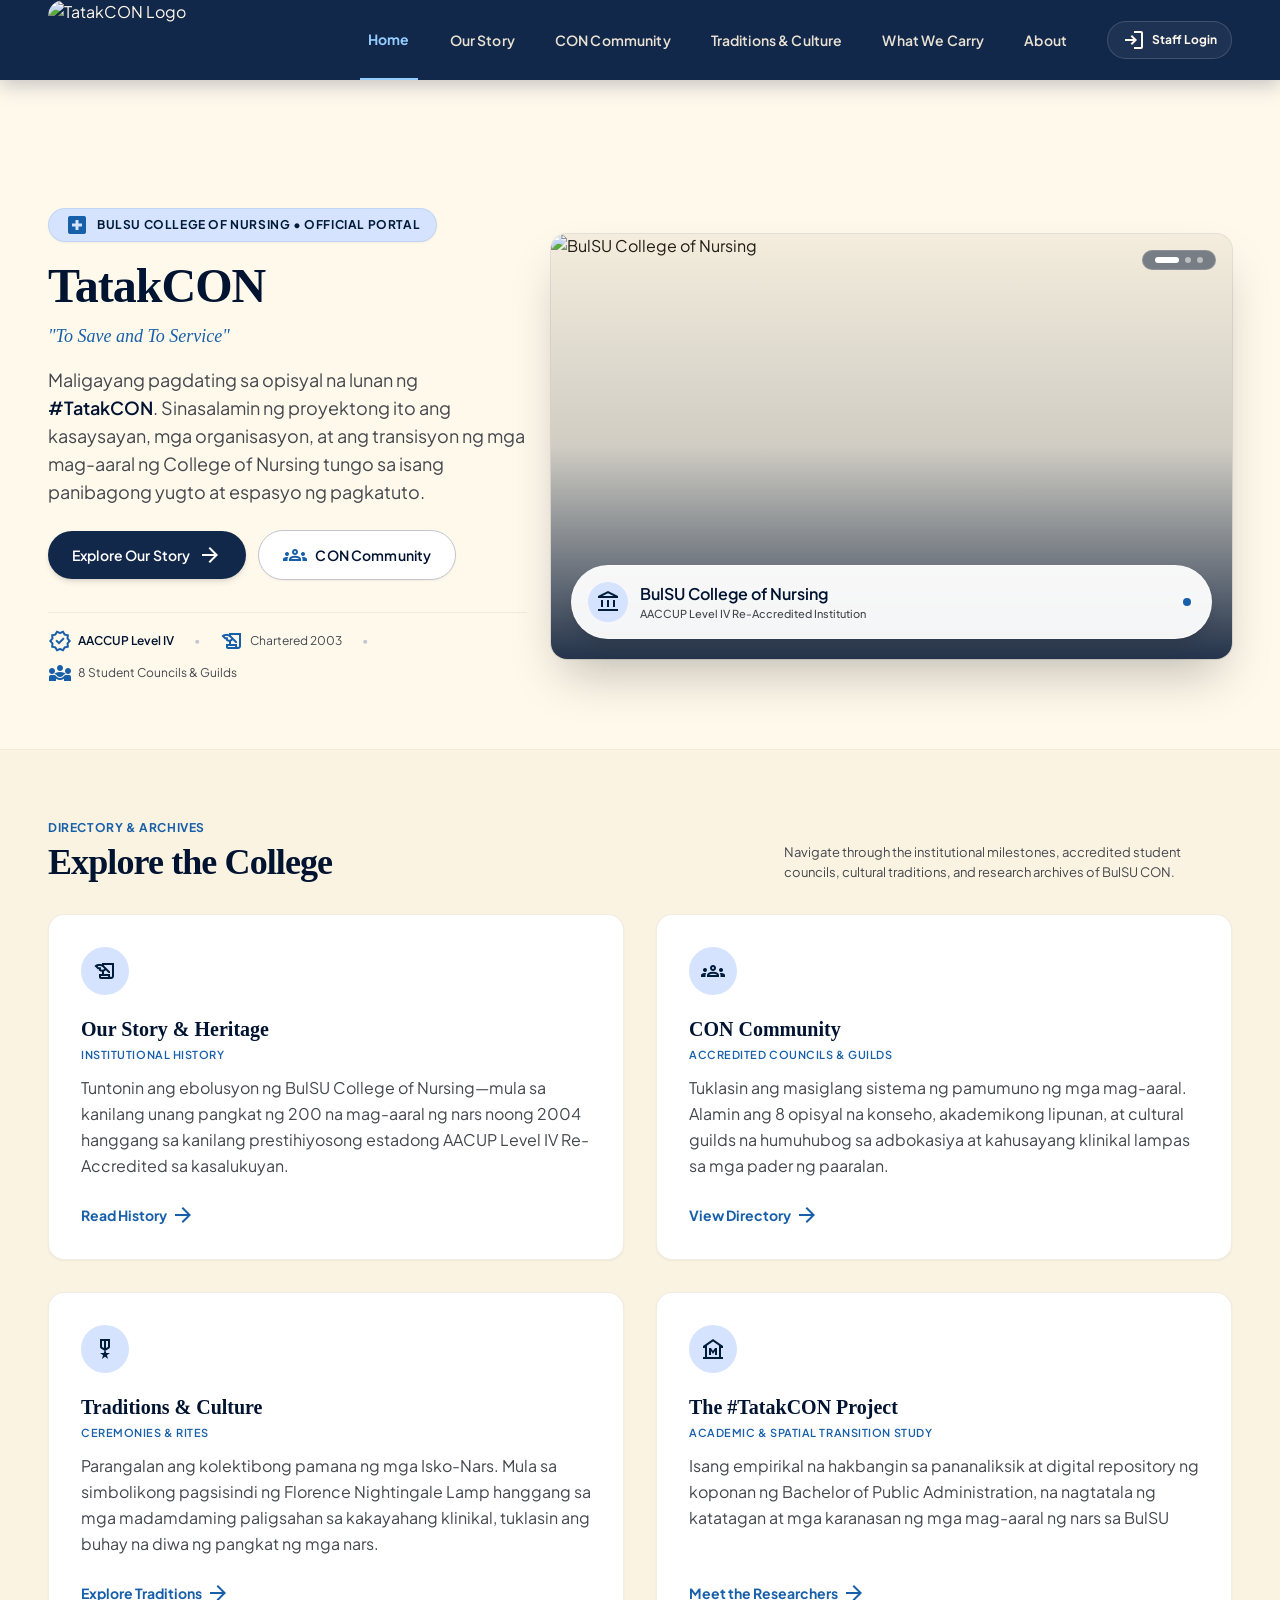
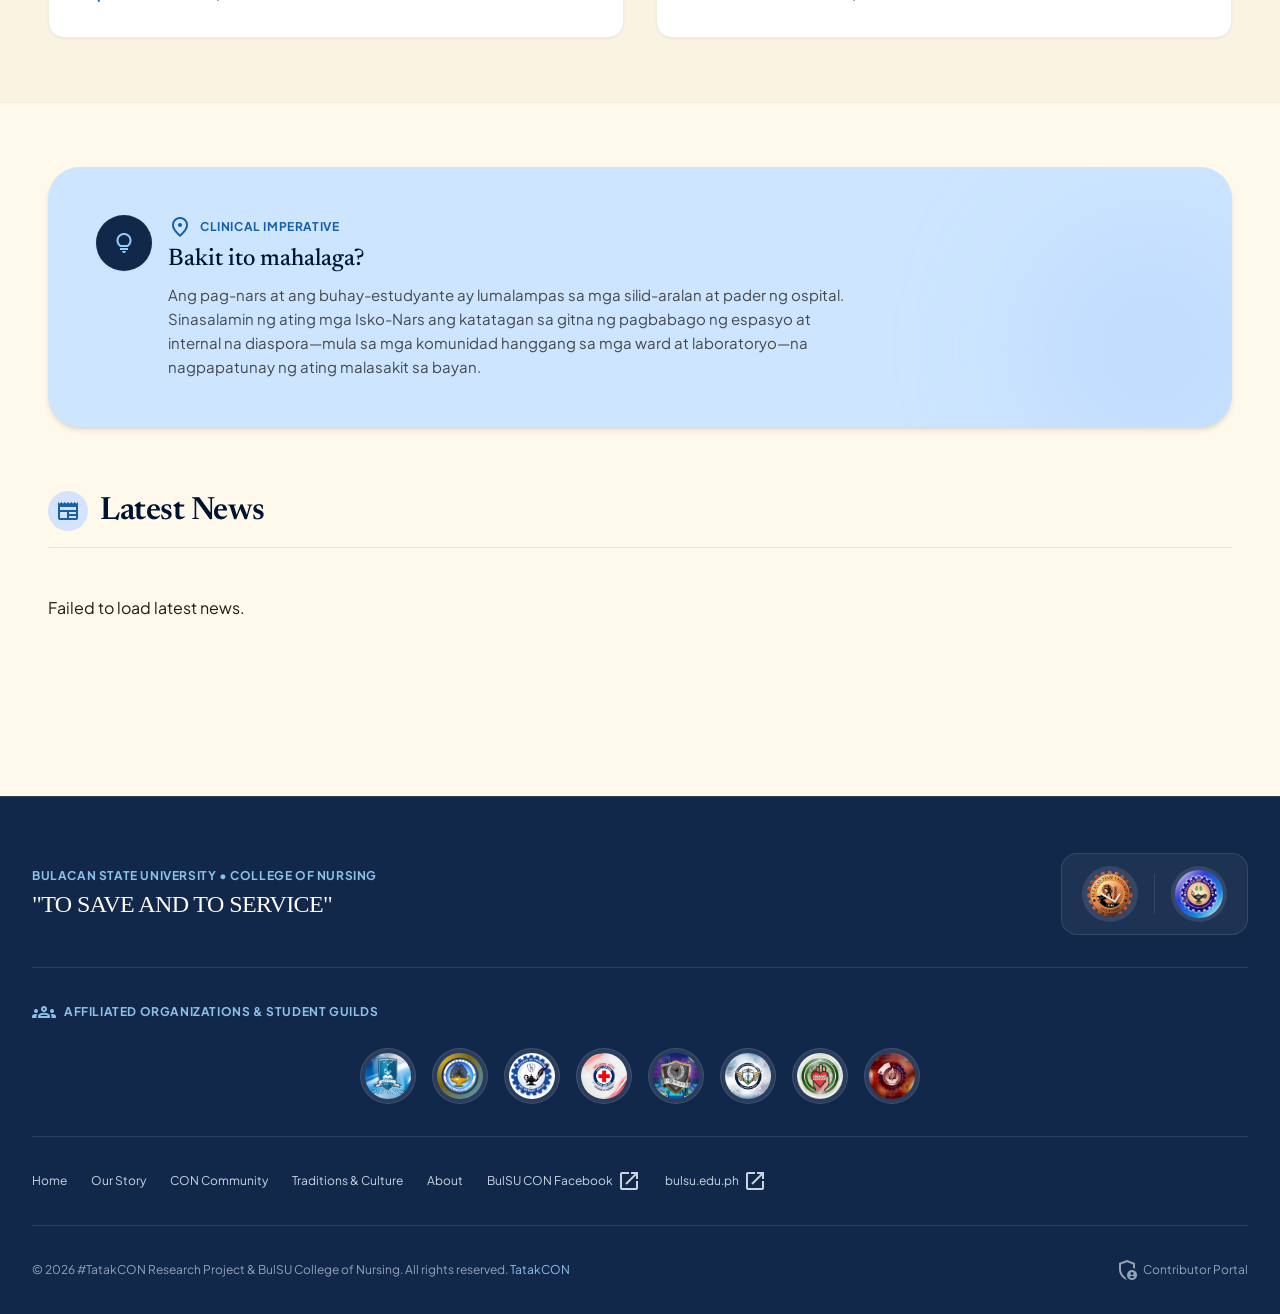
==== commit 7a14da12: "Implement back-to-top and global lightbox" ====
--- a/index.html
+++ b/index.html
@@ -41,7 +41,7 @@
       content="Explore the institutional history, 8 accredited student councils & guilds, collegiate traditions, and the #TatakCON spatial transition research project." />
     <meta
       property="og:image"
-      content="/images/researchers/tatakcon-research-group-pic-1.jpg" />
+      content="https://tatakcon.vercel.app/images/researchers/tatakcon-research-group-pic-1.jpg" />
     <meta property="og:image:width" content="1200" />
     <meta property="og:image:height" content="630" />
 
@@ -302,9 +302,10 @@
                   >
                   <p
                     class="font-body-sm text-on-surface-variant leading-relaxed">
-                    Trace the evolution of the BulSU College of Nursing—from its
-                    pioneering cohort of 200 student nurses in 2004 to its
-                    prestigious AACCUP Level IV Re-Accredited status today.
+                    Tuntonin ang ebolusyon ng BulSU College of Nursing—mula sa
+                    kanilang unang pangkat ng 200 na mag-aaral ng nars noong
+                    2004 hanggang sa kanilang prestihiyosong estadong AACUP
+                    Level IV Re-Accredited sa kasalukuyan.
                   </p>
                 </div>
                 <div
@@ -337,10 +338,10 @@
                   >
                   <p
                     class="font-body-sm text-on-surface-variant leading-relaxed">
-                    Discover the vibrant ecosystem of student leadership.
-                    Explore the 8 official councils, academic societies, and
-                    cultural guilds shaping advocacy and clinical excellence
-                    beyond the walls.
+                    Tuklasin ang masiglang sistema ng pamumuno ng mga mag-aaral.
+                    Alamin ang 8 opisyal na konseho, akademikong lipunan, at
+                    cultural guilds na humuhubog sa adbokasiya at kahusayang
+                    klinikal lampas sa mga pader ng paaralan.
                   </p>
                 </div>
                 <div
@@ -373,10 +374,10 @@
                   >
                   <p
                     class="font-body-sm text-on-surface-variant leading-relaxed">
-                    Honor the collegiate legacy of the Isko-Nars. From the
-                    symbolic lighting of the Florence Nightingale Lamp to
-                    intense clinical skill showdowns, explore the lived spirit
-                    of the nursing cohort.
+                    Parangalan ang kolektibong pamana ng mga Isko-Nars. Mula sa
+                    simbolikong pagsisindi ng Florence Nightingale Lamp hanggang
+                    sa mga madamdaming paligsahan sa kakayahang klinikal,
+                    tuklasin ang buhay na diwa ng pangkat ng mga nars.
                   </p>
                 </div>
                 <div
@@ -409,9 +410,10 @@
                   >
                   <p
                     class="font-body-sm text-on-surface-variant leading-relaxed">
-                    An empirical research initiative and digital repository by
-                    the Bachelor of Public Administration team, documenting the
-                    resilience and lived experiences of BulSU nursing students.
+                    Isang empirikal na hakbangin sa pananaliksik at digital
+                    repository ng koponan ng Bachelor of Public Administration,
+                    na nagtatala ng katatagan at mga karanasan ng mga mag-aaral
+                    ng nars sa BulSU
                   </p>
                 </div>
                 <div
@@ -453,26 +455,18 @@
                   </div>
                   <h3
                     class="font-headline-md text-headline-md text-primary mb-space-xs">
-                    Why does this matter?
+                    Bakit ito mahalaga?
                   </h3>
                   <p class="font-body-md text-body-md text-on-surface-variant">
-                    Nursing extends far outside lecture theatres and hospital
-                    walls. Our graduates embody holistic practice in mobile
-                    rural outreach, ICU rapid-response, clinical research
-                    laboratories, and global disaster operations.
+                    Ang pag-nars at ang buhay-estudyante ay lumalampas sa mga
+                    silid-aralan at pader ng ospital. Sinasalamin ng ating mga
+                    Isko-Nars ang katatagan sa gitna ng pagbabago ng espasyo at
+                    internal na diaspora—mula sa mga komunidad hanggang sa mga
+                    ward at laboratoryo—na nagpapatunay ng ating malasakit sa
+                    bayan.
                   </p>
                 </div>
               </div>
-              <a
-                class="flex-shrink-0 inline-flex items-center gap-space-sm px-space-xl py-space-sm rounded-full bg-secondary text-on-secondary font-label-md text-label-md hover:bg-primary-container transition-all group shadow-sm"
-                data-path="about"
-                href="#">
-                <span class="">Read Institutional Vision</span>
-                <span
-                  class="material-symbols-outlined text-[20px] group-hover:translate-x-1 transition-transform"
-                  >arrow_forward</span
-                >
-              </a>
             </div>
             <!-- Subtle background flourish -->
             <div
--- a/global.css
+++ b/global.css
@@ -1366,6 +1366,10 @@
   visibility: visible;
 }
 
+.fixed {
+  position: fixed;
+}
+
 .absolute {
   position: absolute;
 }
@@ -1454,6 +1458,10 @@
   bottom: 1rem;
 }
 
+.bottom-6 {
+  bottom: 1.5rem;
+}
+
 .left-1\/2 {
   left: 50%;
 }
@@ -1466,6 +1474,10 @@
   left: 0.875rem;
 }
 
+.left-4 {
+  left: 1rem;
+}
+
 .left-8 {
   left: 2rem;
 }
@@ -1490,6 +1502,10 @@
   right: 1rem;
 }
 
+.right-6 {
+  right: 1.5rem;
+}
+
 .right-8 {
   right: 2rem;
 }
@@ -1516,10 +1532,6 @@
 
 .top-\[26px\] {
   top: 26px;
-}
-
-.left-4 {
-  left: 1rem;
 }
 
 .-z-10 {
@@ -1641,6 +1653,10 @@
   margin-right: 0.25rem;
 }
 
+.mt-0\.5 {
+  margin-top: 0.125rem;
+}
+
 .mt-1 {
   margin-top: 0.25rem;
 }
@@ -1665,6 +1681,10 @@
   margin-top: 1rem;
 }
 
+.mt-6 {
+  margin-top: 1.5rem;
+}
+
 .mt-auto {
   margin-top: auto;
 }
@@ -1693,8 +1713,8 @@
   margin-top: 0.25rem;
 }
 
-.mt-0\.5 {
-  margin-top: 0.125rem;
+.mt-3 {
+  margin-top: 0.75rem;
 }
 
 .line-clamp-2 {
@@ -1767,6 +1787,10 @@
   height: 2.5rem;
 }
 
+.h-11 {
+  height: 2.75rem;
+}
+
 .h-12 {
   height: 3rem;
 }
@@ -1779,6 +1803,10 @@
   height: 0.5rem;
 }
 
+.h-2\.5 {
+  height: 0.625rem;
+}
+
 .h-20 {
   height: 5rem;
 }
@@ -1787,6 +1815,10 @@
   height: 7rem;
 }
 
+.h-3\.5 {
+  height: 0.875rem;
+}
+
 .h-32 {
   height: 8rem;
 }
@@ -1843,14 +1875,6 @@
   height: 100%;
 }
 
-.h-2\.5 {
-  height: 0.625rem;
-}
-
-.h-3\.5 {
-  height: 0.875rem;
-}
-
 .min-h-\[360px\] {
   min-height: 360px;
 }
@@ -1875,6 +1899,10 @@
   width: 2.5rem;
 }
 
+.w-11 {
+  width: 2.75rem;
+}
+
 .w-12 {
   width: 3rem;
 }
@@ -1887,6 +1915,10 @@
   width: 0.5rem;
 }
 
+.w-2\.5 {
+  width: 0.625rem;
+}
+
 .w-20 {
   width: 5rem;
 }
@@ -1895,6 +1927,10 @@
   width: 7rem;
 }
 
+.w-3\.5 {
+  width: 0.875rem;
+}
+
 .w-32 {
   width: 8rem;
 }
@@ -1953,14 +1989,6 @@
 
 .w-px {
   width: 1px;
-}
-
-.w-2\.5 {
-  width: 0.625rem;
-}
-
-.w-3\.5 {
-  width: 0.875rem;
 }
 
 .min-w-0 {
@@ -2026,6 +2054,16 @@
 
 .-translate-y-1\/2 {
   --tw-translate-y: -50%;
+  transform: translate(var(--tw-translate-x), var(--tw-translate-y)) rotate(var(--tw-rotate)) skewX(var(--tw-skew-x)) skewY(var(--tw-skew-y)) scaleX(var(--tw-scale-x)) scaleY(var(--tw-scale-y));
+}
+
+.translate-y-0 {
+  --tw-translate-y: 0px;
+  transform: translate(var(--tw-translate-x), var(--tw-translate-y)) rotate(var(--tw-rotate)) skewX(var(--tw-skew-x)) skewY(var(--tw-skew-y)) scaleX(var(--tw-scale-x)) scaleY(var(--tw-scale-y));
+}
+
+.translate-y-4 {
+  --tw-translate-y: 1rem;
   transform: translate(var(--tw-translate-x), var(--tw-translate-y)) rotate(var(--tw-rotate)) skewX(var(--tw-skew-x)) skewY(var(--tw-skew-y)) scaleX(var(--tw-scale-x)) scaleY(var(--tw-scale-y));
 }
 
@@ -2238,6 +2276,12 @@
   margin-left: calc(1rem * calc(1 - var(--tw-space-x-reverse)));
 }
 
+.space-y-12 > :not([hidden]) ~ :not([hidden]) {
+  --tw-space-y-reverse: 0;
+  margin-top: calc(3rem * calc(1 - var(--tw-space-y-reverse)));
+  margin-bottom: calc(3rem * var(--tw-space-y-reverse));
+}
+
 .space-y-16 > :not([hidden]) ~ :not([hidden]) {
   --tw-space-y-reverse: 0;
   margin-top: calc(4rem * calc(1 - var(--tw-space-y-reverse)));
@@ -2268,12 +2312,6 @@
   margin-bottom: calc(4rem * var(--tw-space-y-reverse));
 }
 
-.space-y-12 > :not([hidden]) ~ :not([hidden]) {
-  --tw-space-y-reverse: 0;
-  margin-top: calc(3rem * calc(1 - var(--tw-space-y-reverse)));
-  margin-bottom: calc(3rem * var(--tw-space-y-reverse));
-}
-
 .space-y-space-md > :not([hidden]) ~ :not([hidden]) {
   --tw-space-y-reverse: 0;
   margin-top: calc(1rem * calc(1 - var(--tw-space-y-reverse)));
@@ -2346,6 +2384,10 @@
   border-width: 1px;
 }
 
+.border-0 {
+  border-width: 0px;
+}
+
 .border-2 {
   border-width: 2px;
 }
@@ -2354,8 +2396,9 @@
   border-width: 4px;
 }
 
-.border-0 {
-  border-width: 0px;
+.border-y {
+  border-top-width: 1px;
+  border-bottom-width: 1px;
 }
 
 .border-b {
@@ -2424,6 +2467,10 @@
   border-color: rgb(196 198 207 / var(--tw-border-opacity, 1));
 }
 
+.border-outline-variant\/30 {
+  border-color: rgb(196 198 207 / 0.3);
+}
+
 .border-outline-variant\/40 {
   border-color: rgb(196 198 207 / 0.4);
 }
@@ -2455,6 +2502,10 @@
   border-color: rgb(213 227 255 / 0.3);
 }
 
+.border-secondary-fixed\/40 {
+  border-color: rgb(213 227 255 / 0.4);
+}
+
 .border-secondary-fixed\/50 {
   border-color: rgb(213 227 255 / 0.5);
 }
@@ -2483,10 +2534,6 @@
   border-color: rgb(233 226 210 / var(--tw-border-opacity, 1));
 }
 
-.border-surface-variant\/30 {
-  border-color: rgb(233 226 210 / 0.3);
-}
-
 .border-surface-variant\/40 {
   border-color: rgb(233 226 210 / 0.4);
 }
@@ -2520,14 +2567,6 @@
   border-color: rgb(255 255 255 / 0.4);
 }
 
-.border-outline-variant\/30 {
-  border-color: rgb(196 198 207 / 0.3);
-}
-
-.border-secondary-fixed\/40 {
-  border-color: rgb(213 227 255 / 0.4);
-}
-
 .border-b-secondary {
   --tw-border-opacity: 1;
   border-bottom-color: rgb(24 95 170 / var(--tw-border-opacity, 1));
@@ -2548,6 +2587,11 @@
   background-color: rgb(18 40 75 / var(--tw-bg-opacity, 1));
 }
 
+.bg-\[\#1877F2\] {
+  --tw-bg-opacity: 1;
+  background-color: rgb(24 119 242 / var(--tw-bg-opacity, 1));
+}
+
 .bg-\[\#438bc4\] {
   --tw-bg-opacity: 1;
   background-color: rgb(67 139 196 / var(--tw-bg-opacity, 1));
@@ -2587,6 +2631,11 @@
   background-color: rgb(0 0 0 / 0.4);
 }
 
+.bg-emerald-500 {
+  --tw-bg-opacity: 1;
+  background-color: rgb(16 185 129 / var(--tw-bg-opacity, 1));
+}
+
 .bg-error {
   --tw-bg-opacity: 1;
   background-color: rgb(186 26 26 / var(--tw-bg-opacity, 1));
@@ -2680,6 +2729,10 @@
   background-color: rgb(213 227 255 / 0.4);
 }
 
+.bg-secondary-fixed\/80 {
+  background-color: rgb(213 227 255 / 0.8);
+}
+
 .bg-secondary\/60 {
   background-color: rgb(24 95 170 / 0.6);
 }
@@ -2772,6 +2825,10 @@
   background-color: rgb(255 255 255 / 0.1);
 }
 
+.bg-white\/20 {
+  background-color: rgb(255 255 255 / 0.2);
+}
+
 .bg-white\/5 {
   background-color: rgb(255 255 255 / 0.05);
 }
@@ -2780,22 +2837,8 @@
   background-color: rgb(255 255 255 / 0.5);
 }
 
-.bg-emerald-500 {
-  --tw-bg-opacity: 1;
-  background-color: rgb(16 185 129 / var(--tw-bg-opacity, 1));
-}
-
-.bg-white\/20 {
-  background-color: rgb(255 255 255 / 0.2);
-}
-
-.bg-secondary-fixed\/80 {
-  background-color: rgb(213 227 255 / 0.8);
-}
-
-.bg-\[\#1877F2\] {
-  --tw-bg-opacity: 1;
-  background-color: rgb(24 119 242 / var(--tw-bg-opacity, 1));
+.bg-\[radial-gradient\(\#ffffff_1px\2c transparent_1px\)\] {
+  background-image: radial-gradient(#ffffff 1px,transparent 1px);
 }
 
 .bg-\[radial-gradient\(ellipse_at_top\2c _var\(--tw-gradient-stops\)\)\] {
@@ -2812,10 +2855,6 @@
 
 .bg-gradient-to-t {
   background-image: linear-gradient(to top, var(--tw-gradient-stops));
-}
-
-.bg-\[radial-gradient\(\#ffffff_1px\2c transparent_1px\)\] {
-  background-image: radial-gradient(#ffffff 1px,transparent 1px);
 }
 
 .from-\[\#0A172C\] {
@@ -2872,6 +2911,12 @@
   --tw-gradient-stops: var(--tw-gradient-from), var(--tw-gradient-to);
 }
 
+.from-primary\/30 {
+  --tw-gradient-from: rgb(0 19 49 / 0.3) var(--tw-gradient-from-position);
+  --tw-gradient-to: rgb(0 19 49 / 0) var(--tw-gradient-to-position);
+  --tw-gradient-stops: var(--tw-gradient-from), var(--tw-gradient-to);
+}
+
 .from-primary\/80 {
   --tw-gradient-from: rgb(0 19 49 / 0.8) var(--tw-gradient-from-position);
   --tw-gradient-to: rgb(0 19 49 / 0) var(--tw-gradient-to-position);
@@ -2884,6 +2929,18 @@
   --tw-gradient-stops: var(--tw-gradient-from), var(--tw-gradient-to);
 }
 
+.from-primary\/90 {
+  --tw-gradient-from: rgb(0 19 49 / 0.9) var(--tw-gradient-from-position);
+  --tw-gradient-to: rgb(0 19 49 / 0) var(--tw-gradient-to-position);
+  --tw-gradient-stops: var(--tw-gradient-from), var(--tw-gradient-to);
+}
+
+.from-secondary-fixed\/25 {
+  --tw-gradient-from: rgb(213 227 255 / 0.25) var(--tw-gradient-from-position);
+  --tw-gradient-to: rgb(213 227 255 / 0) var(--tw-gradient-to-position);
+  --tw-gradient-stops: var(--tw-gradient-from), var(--tw-gradient-to);
+}
+
 .from-secondary\/25 {
   --tw-gradient-from: rgb(24 95 170 / 0.25) var(--tw-gradient-from-position);
   --tw-gradient-to: rgb(24 95 170 / 0) var(--tw-gradient-to-position);
@@ -2896,24 +2953,6 @@
   --tw-gradient-stops: var(--tw-gradient-from), var(--tw-gradient-to);
 }
 
-.from-primary\/90 {
-  --tw-gradient-from: rgb(0 19 49 / 0.9) var(--tw-gradient-from-position);
-  --tw-gradient-to: rgb(0 19 49 / 0) var(--tw-gradient-to-position);
-  --tw-gradient-stops: var(--tw-gradient-from), var(--tw-gradient-to);
-}
-
-.from-secondary-fixed\/25 {
-  --tw-gradient-from: rgb(213 227 255 / 0.25) var(--tw-gradient-from-position);
-  --tw-gradient-to: rgb(213 227 255 / 0) var(--tw-gradient-to-position);
-  --tw-gradient-stops: var(--tw-gradient-from), var(--tw-gradient-to);
-}
-
-.from-primary\/30 {
-  --tw-gradient-from: rgb(0 19 49 / 0.3) var(--tw-gradient-from-position);
-  --tw-gradient-to: rgb(0 19 49 / 0) var(--tw-gradient-to-position);
-  --tw-gradient-stops: var(--tw-gradient-from), var(--tw-gradient-to);
-}
-
 .via-\[\#12284B\] {
   --tw-gradient-to: rgb(18 40 75 / 0)  var(--tw-gradient-to-position);
   --tw-gradient-stops: var(--tw-gradient-from), #12284B var(--tw-gradient-via-position), var(--tw-gradient-to);
@@ -2934,6 +2973,16 @@
   --tw-gradient-stops: var(--tw-gradient-from), rgb(0 19 49 / 0.15) var(--tw-gradient-via-position), var(--tw-gradient-to);
 }
 
+.via-primary\/20 {
+  --tw-gradient-to: rgb(0 19 49 / 0)  var(--tw-gradient-to-position);
+  --tw-gradient-stops: var(--tw-gradient-from), rgb(0 19 49 / 0.2) var(--tw-gradient-via-position), var(--tw-gradient-to);
+}
+
+.via-primary\/30 {
+  --tw-gradient-to: rgb(0 19 49 / 0)  var(--tw-gradient-to-position);
+  --tw-gradient-stops: var(--tw-gradient-from), rgb(0 19 49 / 0.3) var(--tw-gradient-via-position), var(--tw-gradient-to);
+}
+
 .via-tertiary-container {
   --tw-gradient-to: rgb(0 43 70 / 0)  var(--tw-gradient-to-position);
   --tw-gradient-stops: var(--tw-gradient-from), #002b46 var(--tw-gradient-via-position), var(--tw-gradient-to);
@@ -2944,16 +2993,6 @@
   --tw-gradient-stops: var(--tw-gradient-from), transparent var(--tw-gradient-via-position), var(--tw-gradient-to);
 }
 
-.via-primary\/20 {
-  --tw-gradient-to: rgb(0 19 49 / 0)  var(--tw-gradient-to-position);
-  --tw-gradient-stops: var(--tw-gradient-from), rgb(0 19 49 / 0.2) var(--tw-gradient-via-position), var(--tw-gradient-to);
-}
-
-.via-primary\/30 {
-  --tw-gradient-to: rgb(0 19 49 / 0)  var(--tw-gradient-to-position);
-  --tw-gradient-stops: var(--tw-gradient-from), rgb(0 19 49 / 0.3) var(--tw-gradient-via-position), var(--tw-gradient-to);
-}
-
 .to-\[\#0d1b33\] {
   --tw-gradient-to: #0d1b33 var(--tw-gradient-to-position);
 }
@@ -2974,6 +3013,10 @@
   --tw-gradient-to: #185faa var(--tw-gradient-to-position);
 }
 
+.to-secondary-fixed\/40 {
+  --tw-gradient-to: rgb(213 227 255 / 0.4) var(--tw-gradient-to-position);
+}
+
 .to-secondary\/40 {
   --tw-gradient-to: rgb(24 95 170 / 0.4) var(--tw-gradient-to-position);
 }
@@ -2984,10 +3027,6 @@
 
 .to-transparent {
   --tw-gradient-to: transparent var(--tw-gradient-to-position);
-}
-
-.to-secondary-fixed\/40 {
-  --tw-gradient-to: rgb(213 227 255 / 0.4) var(--tw-gradient-to-position);
 }
 
 .fill-current {
@@ -3004,16 +3043,16 @@
      object-fit: cover;
 }
 
+.object-center {
+  -o-object-position: center;
+     object-position: center;
+}
+
 .object-top {
   -o-object-position: top;
      object-position: top;
 }
 
-.object-center {
-  -o-object-position: center;
-     object-position: center;
-}
-
 .p-1 {
   padding: 0.25rem;
 }
@@ -3062,20 +3101,20 @@
   padding: 1rem;
 }
 
+.p-space-sm {
+  padding: 0.75rem;
+}
+
 .p-space-xl {
   padding: 2rem;
 }
 
+.p-space-xs {
+  padding: 0.5rem;
+}
+
 .p-space-xxs {
   padding: 0.25rem;
-}
-
-.p-space-sm {
-  padding: 0.75rem;
-}
-
-.p-space-xs {
-  padding: 0.5rem;
 }
 
 .px-1 {
@@ -3237,6 +3276,10 @@
   padding-bottom: 4rem;
 }
 
+.pb-2 {
+  padding-bottom: 0.5rem;
+}
+
 .pb-4 {
   padding-bottom: 1rem;
 }
@@ -3301,10 +3344,6 @@
   padding-top: 2rem;
 }
 
-.pt-space-lg {
-  padding-top: 1.5rem;
-}
-
 .pt-space-md {
   padding-top: 1rem;
 }
@@ -3319,10 +3358,6 @@
 
 .pt-space-xs {
   padding-top: 0.5rem;
-}
-
-.pb-2 {
-  padding-bottom: 0.5rem;
 }
 
 .text-left {
@@ -3433,6 +3468,10 @@
 
 .text-\[28px\] {
   font-size: 28px;
+}
+
+.text-\[30px\] {
+  font-size: 30px;
 }
 
 .text-base {
@@ -3524,10 +3563,6 @@
   line-height: 1rem;
 }
 
-.text-\[30px\] {
-  font-size: 30px;
-}
-
 .font-bold {
   font-weight: 700;
 }
@@ -3536,14 +3571,14 @@
   font-weight: 500;
 }
 
+.font-normal {
+  font-weight: 400;
+}
+
 .font-semibold {
   font-weight: 600;
 }
 
-.font-normal {
-  font-weight: 400;
-}
-
 .uppercase {
   text-transform: uppercase;
 }
@@ -3623,6 +3658,11 @@
   color: rgb(186 26 26 / var(--tw-text-opacity, 1));
 }
 
+.text-\[\#c4d7ec\] {
+  --tw-text-opacity: 1;
+  color: rgb(196 215 236 / var(--tw-text-opacity, 1));
+}
+
 .text-clear-skies {
   --tw-text-opacity: 1;
   color: rgb(140 193 233 / var(--tw-text-opacity, 1));
@@ -3668,6 +3708,11 @@
   color: rgb(0 28 59 / var(--tw-text-opacity, 1));
 }
 
+.text-on-secondary-fixed-variant {
+  --tw-text-opacity: 1;
+  color: rgb(0 71 135 / var(--tw-text-opacity, 1));
+}
+
 .text-on-surface {
   --tw-text-opacity: 1;
   color: rgb(30 28 18 / var(--tw-text-opacity, 1));
@@ -3683,6 +3728,11 @@
   color: rgb(0 29 50 / var(--tw-text-opacity, 1));
 }
 
+.text-on-tertiary-fixed-variant {
+  --tw-text-opacity: 1;
+  color: rgb(0 74 117 / var(--tw-text-opacity, 1));
+}
+
 .text-outline {
   --tw-text-opacity: 1;
   color: rgb(117 119 127 / var(--tw-text-opacity, 1));
@@ -3701,6 +3751,11 @@
 .text-secondary {
   --tw-text-opacity: 1;
   color: rgb(24 95 170 / var(--tw-text-opacity, 1));
+}
+
+.text-secondary-fixed {
+  --tw-text-opacity: 1;
+  color: rgb(213 227 255 / var(--tw-text-opacity, 1));
 }
 
 .text-slate-200 {
@@ -3768,28 +3823,8 @@
   color: rgb(255 255 255 / 0.8);
 }
 
-.text-\[\#c4d7ec\] {
-  --tw-text-opacity: 1;
-  color: rgb(196 215 236 / var(--tw-text-opacity, 1));
-}
-
-.text-on-secondary-fixed-variant {
-  --tw-text-opacity: 1;
-  color: rgb(0 71 135 / var(--tw-text-opacity, 1));
-}
-
-.text-on-tertiary-fixed-variant {
-  --tw-text-opacity: 1;
-  color: rgb(0 74 117 / var(--tw-text-opacity, 1));
-}
-
 .text-white\/85 {
   color: rgb(255 255 255 / 0.85);
-}
-
-.text-secondary-fixed {
-  --tw-text-opacity: 1;
-  color: rgb(213 227 255 / var(--tw-text-opacity, 1));
 }
 
 .underline {
@@ -3813,6 +3848,10 @@
   opacity: 0.2;
 }
 
+.opacity-5 {
+  opacity: 0.05;
+}
+
 .opacity-60 {
   opacity: 0.6;
 }
@@ -3823,10 +3862,6 @@
 
 .opacity-95 {
   opacity: 0.95;
-}
-
-.opacity-5 {
-  opacity: 0.05;
 }
 
 .shadow-2xl {
@@ -3930,6 +3965,11 @@
   filter: var(--tw-blur) var(--tw-brightness) var(--tw-contrast) var(--tw-grayscale) var(--tw-hue-rotate) var(--tw-invert) var(--tw-saturate) var(--tw-sepia) var(--tw-drop-shadow);
 }
 
+.blur {
+  --tw-blur: blur(8px);
+  filter: var(--tw-blur) var(--tw-brightness) var(--tw-contrast) var(--tw-grayscale) var(--tw-hue-rotate) var(--tw-invert) var(--tw-saturate) var(--tw-sepia) var(--tw-drop-shadow);
+}
+
 .filter {
   filter: var(--tw-blur) var(--tw-brightness) var(--tw-contrast) var(--tw-grayscale) var(--tw-hue-rotate) var(--tw-invert) var(--tw-saturate) var(--tw-sepia) var(--tw-drop-shadow);
 }
@@ -3946,34 +3986,9 @@
   backdrop-filter: var(--tw-backdrop-blur) var(--tw-backdrop-brightness) var(--tw-backdrop-contrast) var(--tw-backdrop-grayscale) var(--tw-backdrop-hue-rotate) var(--tw-backdrop-invert) var(--tw-backdrop-opacity) var(--tw-backdrop-saturate) var(--tw-backdrop-sepia);
 }
 
-.transition-all {
-  transition-property: all;
-  transition-timing-function: cubic-bezier(0.4, 0, 0.2, 1);
-  transition-duration: 150ms;
-}
-
-.transition-colors {
-  transition-property: color, background-color, border-color, text-decoration-color, fill, stroke;
-  transition-timing-function: cubic-bezier(0.4, 0, 0.2, 1);
-  transition-duration: 150ms;
-}
-
-.transition-opacity {
-  transition-property: opacity;
-  transition-timing-function: cubic-bezier(0.4, 0, 0.2, 1);
-  transition-duration: 150ms;
-}
-
-.transition-shadow {
-  transition-property: box-shadow;
-  transition-timing-function: cubic-bezier(0.4, 0, 0.2, 1);
-  transition-duration: 150ms;
-}
-
-.transition-transform {
-  transition-property: transform;
-  transition-timing-function: cubic-bezier(0.4, 0, 0.2, 1);
-  transition-duration: 150ms;
+.backdrop-filter {
+  -webkit-backdrop-filter: var(--tw-backdrop-blur) var(--tw-backdrop-brightness) var(--tw-backdrop-contrast) var(--tw-backdrop-grayscale) var(--tw-backdrop-hue-rotate) var(--tw-backdrop-invert) var(--tw-backdrop-opacity) var(--tw-backdrop-saturate) var(--tw-backdrop-sepia);
+  backdrop-filter: var(--tw-backdrop-blur) var(--tw-backdrop-brightness) var(--tw-backdrop-contrast) var(--tw-backdrop-grayscale) var(--tw-backdrop-hue-rotate) var(--tw-backdrop-invert) var(--tw-backdrop-opacity) var(--tw-backdrop-saturate) var(--tw-backdrop-sepia);
 }
 
 .transition {
@@ -3984,6 +3999,36 @@
   transition-duration: 150ms;
 }
 
+.transition-all {
+  transition-property: all;
+  transition-timing-function: cubic-bezier(0.4, 0, 0.2, 1);
+  transition-duration: 150ms;
+}
+
+.transition-colors {
+  transition-property: color, background-color, border-color, text-decoration-color, fill, stroke;
+  transition-timing-function: cubic-bezier(0.4, 0, 0.2, 1);
+  transition-duration: 150ms;
+}
+
+.transition-opacity {
+  transition-property: opacity;
+  transition-timing-function: cubic-bezier(0.4, 0, 0.2, 1);
+  transition-duration: 150ms;
+}
+
+.transition-shadow {
+  transition-property: box-shadow;
+  transition-timing-function: cubic-bezier(0.4, 0, 0.2, 1);
+  transition-duration: 150ms;
+}
+
+.transition-transform {
+  transition-property: transform;
+  transition-timing-function: cubic-bezier(0.4, 0, 0.2, 1);
+  transition-duration: 150ms;
+}
+
 .duration-300 {
   transition-duration: 300ms;
 }
@@ -4087,6 +4132,10 @@
 .file\:text-on-secondary-fixed::file-selector-button {
   --tw-text-opacity: 1;
   color: rgb(0 28 59 / var(--tw-text-opacity, 1));
+}
+
+.empty\:hidden:empty {
+  display: none;
 }
 
 .hover\:-translate-y-0\.5:hover {
@@ -4129,6 +4178,16 @@
   border-color: rgb(24 95 170 / 0.5);
 }
 
+.hover\:bg-\[\#166fe5\]:hover {
+  --tw-bg-opacity: 1;
+  background-color: rgb(22 111 229 / var(--tw-bg-opacity, 1));
+}
+
+.hover\:bg-\[\#1877F2\]:hover {
+  --tw-bg-opacity: 1;
+  background-color: rgb(24 119 242 / var(--tw-bg-opacity, 1));
+}
+
 .hover\:bg-\[\#3472a5\]:hover {
   --tw-bg-opacity: 1;
   background-color: rgb(52 114 165 / var(--tw-bg-opacity, 1));
@@ -4168,6 +4227,11 @@
   background-color: rgb(117 173 254 / var(--tw-bg-opacity, 1));
 }
 
+.hover\:bg-secondary-fixed:hover {
+  --tw-bg-opacity: 1;
+  background-color: rgb(213 227 255 / var(--tw-bg-opacity, 1));
+}
+
 .hover\:bg-secondary-fixed\/40:hover {
   background-color: rgb(213 227 255 / 0.4);
 }
@@ -4190,21 +4254,6 @@
   background-color: rgb(255 255 255 / 0.8);
 }
 
-.hover\:bg-secondary-fixed:hover {
-  --tw-bg-opacity: 1;
-  background-color: rgb(213 227 255 / var(--tw-bg-opacity, 1));
-}
-
-.hover\:bg-\[\#166fe5\]:hover {
-  --tw-bg-opacity: 1;
-  background-color: rgb(22 111 229 / var(--tw-bg-opacity, 1));
-}
-
-.hover\:bg-\[\#1877F2\]:hover {
-  --tw-bg-opacity: 1;
-  background-color: rgb(24 119 242 / var(--tw-bg-opacity, 1));
-}
-
 .hover\:text-clear-skies:hover {
   --tw-text-opacity: 1;
   color: rgb(140 193 233 / var(--tw-text-opacity, 1));
@@ -4225,6 +4274,11 @@
   color: rgb(0 19 49 / var(--tw-text-opacity, 1));
 }
 
+.hover\:text-secondary:hover {
+  --tw-text-opacity: 1;
+  color: rgb(24 95 170 / var(--tw-text-opacity, 1));
+}
+
 .hover\:text-surface:hover {
   --tw-text-opacity: 1;
   color: rgb(255 249 236 / var(--tw-text-opacity, 1));
@@ -4233,11 +4287,6 @@
 .hover\:text-white:hover {
   --tw-text-opacity: 1;
   color: rgb(255 255 255 / var(--tw-text-opacity, 1));
-}
-
-.hover\:text-secondary:hover {
-  --tw-text-opacity: 1;
-  color: rgb(24 95 170 / var(--tw-text-opacity, 1));
 }
 
 .hover\:underline:hover {
@@ -4262,12 +4311,6 @@
   box-shadow: var(--tw-ring-offset-shadow, 0 0 #0000), var(--tw-ring-shadow, 0 0 #0000), var(--tw-shadow);
 }
 
-.hover\:shadow-xl:hover {
-  --tw-shadow: 0 20px 25px -5px rgb(0 0 0 / 0.1), 0 8px 10px -6px rgb(0 0 0 / 0.1);
-  --tw-shadow-colored: 0 20px 25px -5px var(--tw-shadow-color), 0 8px 10px -6px var(--tw-shadow-color);
-  box-shadow: var(--tw-ring-offset-shadow, 0 0 #0000), var(--tw-ring-shadow, 0 0 #0000), var(--tw-shadow);
-}
-
 .hover\:file\:bg-\[\#b3c7f2\]::file-selector-button:hover {
   --tw-bg-opacity: 1;
   background-color: rgb(179 199 242 / var(--tw-bg-opacity, 1));
@@ -4325,16 +4368,6 @@
   border-color: rgb(140 193 233 / var(--tw-border-opacity, 1));
 }
 
-.group:hover .group-hover\:bg-primary-container {
-  --tw-bg-opacity: 1;
-  background-color: rgb(18 40 75 / var(--tw-bg-opacity, 1));
-}
-
-.group:hover .group-hover\:bg-secondary {
-  --tw-bg-opacity: 1;
-  background-color: rgb(24 95 170 / var(--tw-bg-opacity, 1));
-}
-
 .group:hover .group-hover\:bg-white\/20 {
   background-color: rgb(255 255 255 / 0.2);
 }
@@ -4349,19 +4382,9 @@
   color: rgb(186 26 26 / var(--tw-text-opacity, 1));
 }
 
-.group:hover .group-hover\:text-primary {
-  --tw-text-opacity: 1;
-  color: rgb(0 19 49 / var(--tw-text-opacity, 1));
-}
-
 .group:hover .group-hover\:text-secondary {
   --tw-text-opacity: 1;
   color: rgb(24 95 170 / var(--tw-text-opacity, 1));
-}
-
-.group:hover .group-hover\:text-surface {
-  --tw-text-opacity: 1;
-  color: rgb(255 249 236 / var(--tw-text-opacity, 1));
 }
 
 .group:hover .group-hover\:opacity-100 {
@@ -4419,14 +4442,14 @@
     top: 1rem;
   }
 
+  .sm\:col-span-2 {
+    grid-column: span 2 / span 2;
+  }
+
   .sm\:col-span-3 {
     grid-column: span 3 / span 3;
   }
 
-  .sm\:col-span-2 {
-    grid-column: span 2 / span 2;
-  }
-
   .sm\:mb-10 {
     margin-bottom: 2.5rem;
   }
@@ -4529,6 +4552,10 @@
 
   .sm\:p-10 {
     padding: 2.5rem;
+  }
+
+  .sm\:p-8 {
+    padding: 2rem;
   }
 
   .sm\:p-space-md {
@@ -4596,6 +4623,11 @@
     line-height: 1.75rem;
   }
 
+  .sm\:text-sm {
+    font-size: 0.875rem;
+    line-height: 1.25rem;
+  }
+
   .sm\:text-title-sm {
     font-size: 16px;
     line-height: 24px;
@@ -4606,11 +4638,6 @@
     font-size: 1.25rem;
     line-height: 1.75rem;
   }
-
-  .sm\:text-sm {
-    font-size: 0.875rem;
-    line-height: 1.25rem;
-  }
 }
 
 @media (min-width: 768px) {
@@ -4700,6 +4727,11 @@
     font-family: Newsreader;
   }
 
+  .md\:text-4xl {
+    font-size: 2.25rem;
+    line-height: 2.5rem;
+  }
+
   .md\:text-5xl {
     font-size: 3rem;
     line-height: 1;
@@ -4713,12 +4745,12 @@
     font-size: 40px;
   }
 
+  .md\:text-\[42px\] {
+    font-size: 42px;
+  }
+
   .md\:text-\[48px\] {
     font-size: 48px;
-  }
-
-  .md\:text-\[42px\] {
-    font-size: 42px;
   }
 
   .md\:leading-\[48px\] {
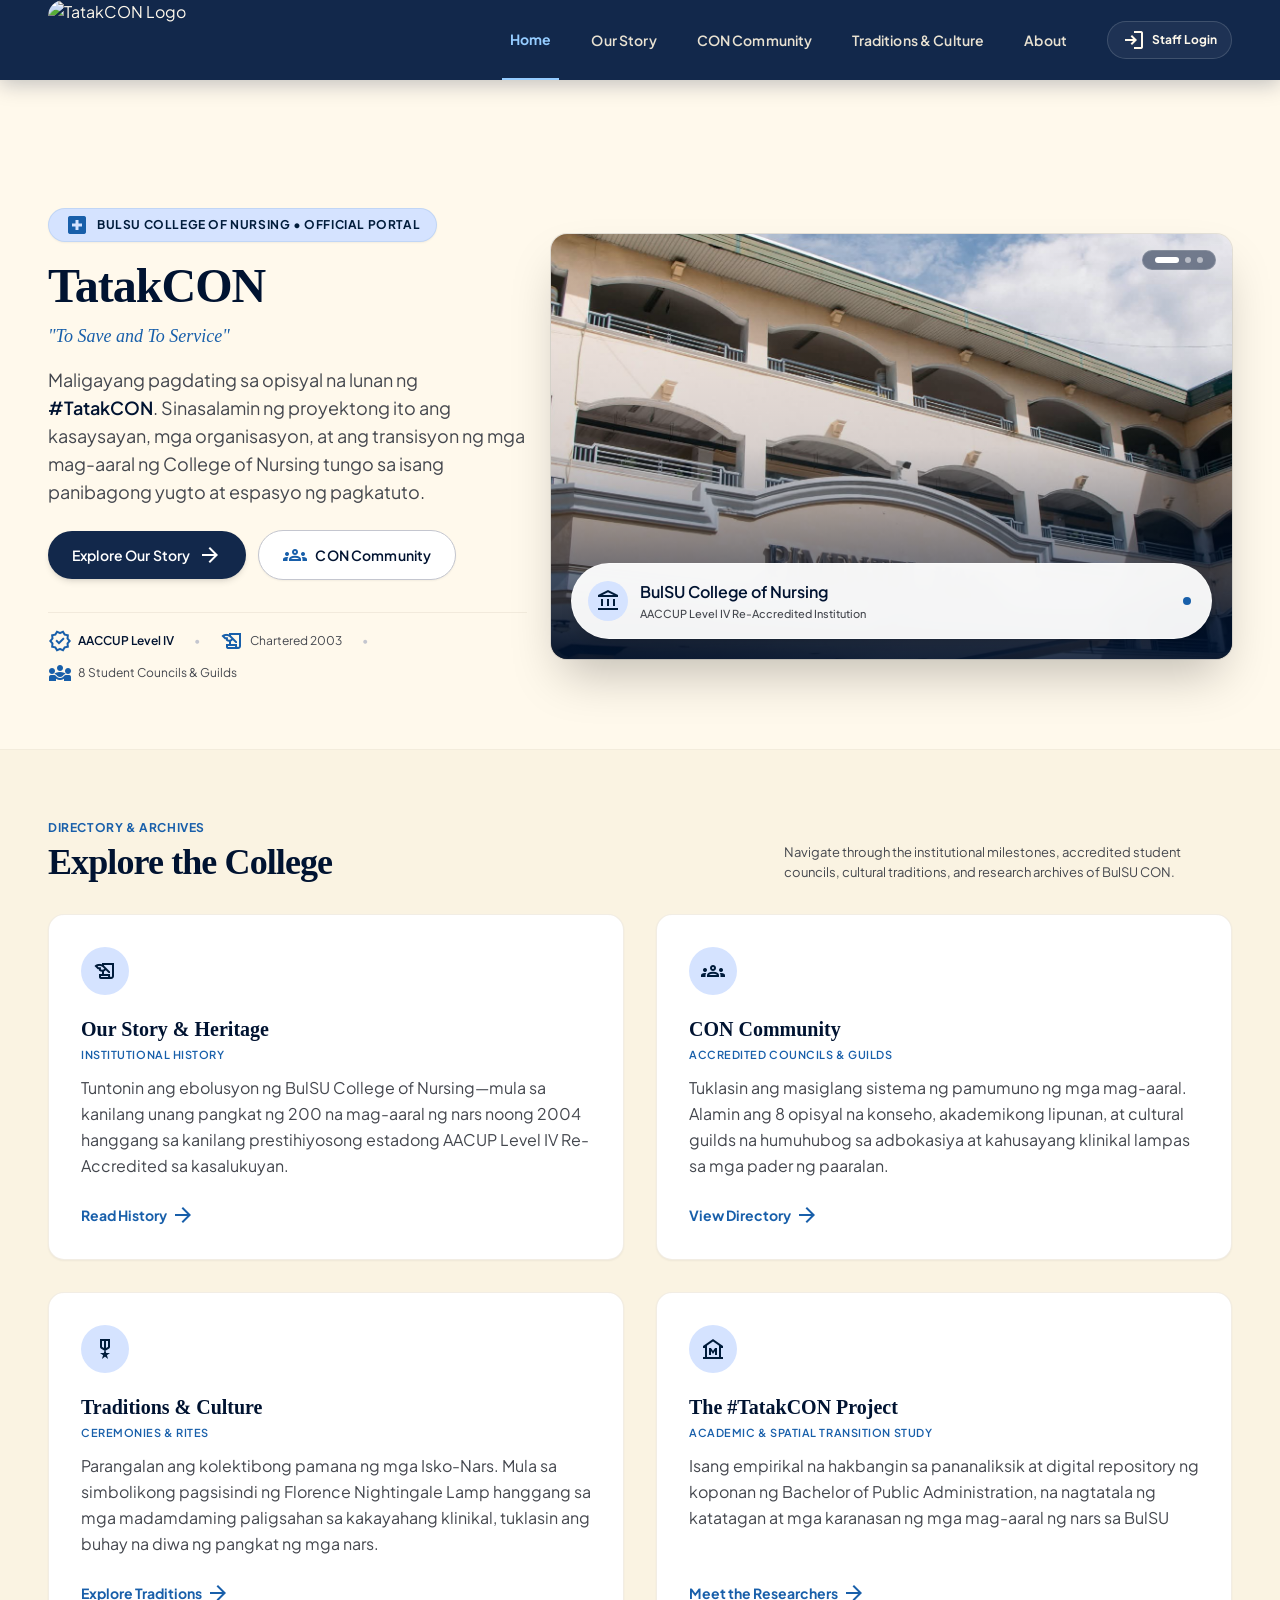
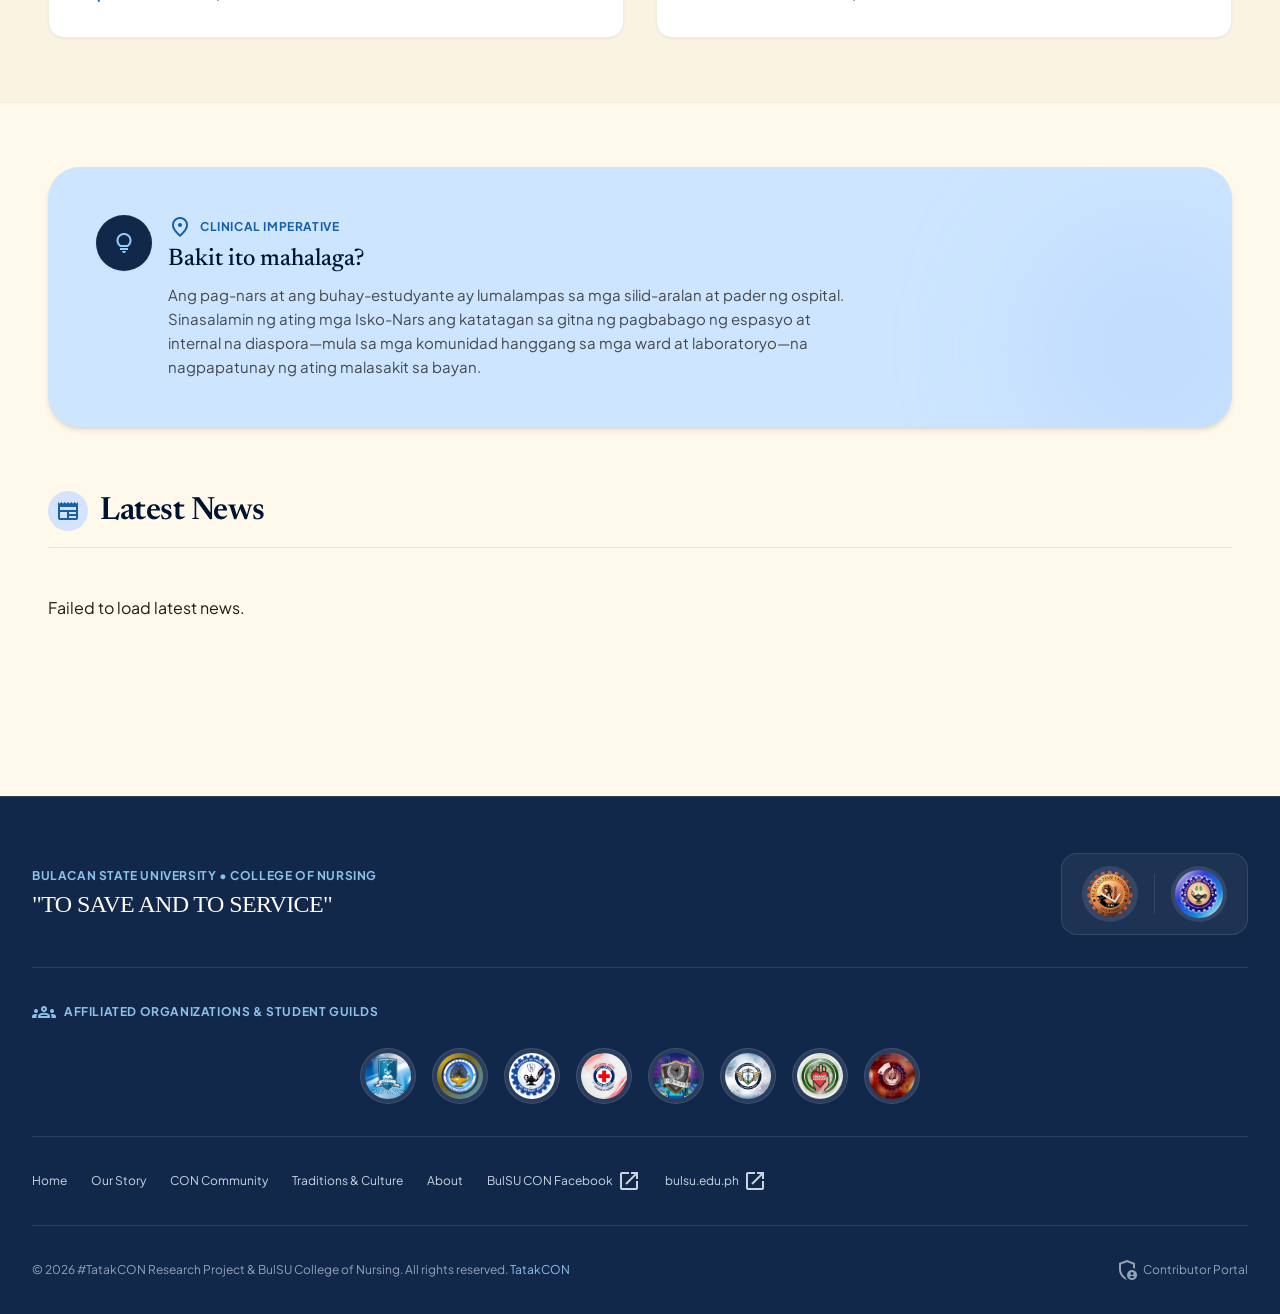
==== commit bba8c882: "Update hero-carousel to allow for more longer titles" ====
--- a/index.html
+++ b/index.html
@@ -216,6 +216,7 @@
                 </button>
 
                 <!-- Floating Architectural Badge (Updates Dynamically) -->
+                <<!-- Floating Architectural Badge (Updates Dynamically) -->
                 <div
                   class="absolute bottom-3 left-3 right-3 sm:bottom-5 sm:left-5 sm:right-5 z-30 bg-surface-container-lowest/95 backdrop-blur-md px-3.5 py-2.5 sm:p-space-md rounded-xl sm:rounded-DEFAULT shadow-lg flex items-center justify-between gap-2 border border-white/40">
                   <div
@@ -231,12 +232,12 @@
                     <div class="flex flex-col min-w-0">
                       <span
                         id="carousel-badge-title"
-                        class="font-title-sm text-sm sm:text-title-sm text-primary leading-tight truncate font-semibold"
+                        class="font-title-sm text-sm sm:text-title-sm text-primary leading-snug line-clamp-2 font-semibold transition-all duration-200"
                         >BulSU College of Nursing</span
                       >
                       <span
                         id="carousel-badge-subtitle"
-                        class="font-caption text-[11px] sm:text-caption text-on-surface-variant truncate"
+                        class="font-caption text-[11px] sm:text-caption text-on-surface-variant line-clamp-1 mt-0.5"
                         >AACCUP Level IV Re-Accredited Institution</span
                       >
                     </div>
--- a/global.css
+++ b/global.css
@@ -1677,6 +1677,10 @@
   margin-top: 0.5rem;
 }
 
+.mt-3 {
+  margin-top: 0.75rem;
+}
+
 .mt-4 {
   margin-top: 1rem;
 }
@@ -1713,8 +1717,11 @@
   margin-top: 0.25rem;
 }
 
-.mt-3 {
-  margin-top: 0.75rem;
+.line-clamp-1 {
+  overflow: hidden;
+  display: -webkit-box;
+  -webkit-box-orient: vertical;
+  -webkit-line-clamp: 1;
 }
 
 .line-clamp-2 {
@@ -1759,10 +1766,6 @@
   aspect-ratio: 16/10;
 }
 
-.aspect-\[4\/3\] {
-  aspect-ratio: 4/3;
-}
-
 .aspect-\[4\/4\] {
   aspect-ratio: 4/4;
 }
@@ -1875,6 +1878,10 @@
   height: 100%;
 }
 
+.max-h-\[540px\] {
+  max-height: 540px;
+}
+
 .min-h-\[360px\] {
   min-height: 360px;
 }
@@ -2019,6 +2026,10 @@
   max-width: 80rem;
 }
 
+.max-w-full {
+  max-width: 100%;
+}
+
 .max-w-md {
   max-width: 28rem;
 }
@@ -2045,6 +2056,10 @@
 
 .flex-grow {
   flex-grow: 1;
+}
+
+.origin-\[45\%_90\%\] {
+  transform-origin: 45% 90%;
 }
 
 .-translate-x-1\/2 {
@@ -2064,6 +2079,12 @@
 
 .translate-y-4 {
   --tw-translate-y: 1rem;
+  transform: translate(var(--tw-translate-x), var(--tw-translate-y)) rotate(var(--tw-rotate)) skewX(var(--tw-skew-x)) skewY(var(--tw-skew-y)) scaleX(var(--tw-scale-x)) scaleY(var(--tw-scale-y));
+}
+
+.scale-125 {
+  --tw-scale-x: 1.25;
+  --tw-scale-y: 1.25;
   transform: translate(var(--tw-translate-x), var(--tw-translate-y)) rotate(var(--tw-rotate)) skewX(var(--tw-skew-x)) skewY(var(--tw-skew-y)) scaleX(var(--tw-scale-x)) scaleY(var(--tw-scale-y));
 }
 
@@ -2582,6 +2603,11 @@
   background-color: rgb(0 19 49 / var(--tw-bg-opacity, 1));
 }
 
+.bg-\[\#0a172c\] {
+  --tw-bg-opacity: 1;
+  background-color: rgb(10 23 44 / var(--tw-bg-opacity, 1));
+}
+
 .bg-\[\#12284b\] {
   --tw-bg-opacity: 1;
   background-color: rgb(18 40 75 / var(--tw-bg-opacity, 1));
@@ -2627,8 +2653,8 @@
   background-color: rgb(255 221 179 / var(--tw-bg-opacity, 1));
 }
 
-.bg-black\/40 {
-  background-color: rgb(0 0 0 / 0.4);
+.bg-black\/50 {
+  background-color: rgb(0 0 0 / 0.5);
 }
 
 .bg-emerald-500 {
@@ -2863,14 +2889,20 @@
   --tw-gradient-stops: var(--tw-gradient-from), var(--tw-gradient-to);
 }
 
+.from-\[\#12284b\] {
+  --tw-gradient-from: #12284b var(--tw-gradient-from-position);
+  --tw-gradient-to: rgb(18 40 75 / 0) var(--tw-gradient-to-position);
+  --tw-gradient-stops: var(--tw-gradient-from), var(--tw-gradient-to);
+}
+
 .from-\[\#1e3a6a\] {
   --tw-gradient-from: #1e3a6a var(--tw-gradient-from-position);
   --tw-gradient-to: rgb(30 58 106 / 0) var(--tw-gradient-to-position);
   --tw-gradient-stops: var(--tw-gradient-from), var(--tw-gradient-to);
 }
 
-.from-black\/80 {
-  --tw-gradient-from: rgb(0 0 0 / 0.8) var(--tw-gradient-from-position);
+.from-black\/60 {
+  --tw-gradient-from: rgb(0 0 0 / 0.6) var(--tw-gradient-from-position);
   --tw-gradient-to: rgb(0 0 0 / 0) var(--tw-gradient-to-position);
   --tw-gradient-stops: var(--tw-gradient-from), var(--tw-gradient-to);
 }
@@ -2963,11 +2995,6 @@
   --tw-gradient-stops: var(--tw-gradient-from), #12284b var(--tw-gradient-via-position), var(--tw-gradient-to);
 }
 
-.via-black\/20 {
-  --tw-gradient-to: rgb(0 0 0 / 0)  var(--tw-gradient-to-position);
-  --tw-gradient-stops: var(--tw-gradient-from), rgb(0 0 0 / 0.2) var(--tw-gradient-via-position), var(--tw-gradient-to);
-}
-
 .via-primary\/15 {
   --tw-gradient-to: rgb(0 19 49 / 0)  var(--tw-gradient-to-position);
   --tw-gradient-stops: var(--tw-gradient-from), rgb(0 19 49 / 0.15) var(--tw-gradient-via-position), var(--tw-gradient-to);
@@ -2993,6 +3020,10 @@
   --tw-gradient-stops: var(--tw-gradient-from), transparent var(--tw-gradient-via-position), var(--tw-gradient-to);
 }
 
+.to-\[\#0a172c\] {
+  --tw-gradient-to: #0a172c var(--tw-gradient-to-position);
+}
+
 .to-\[\#0d1b33\] {
   --tw-gradient-to: #0d1b33 var(--tw-gradient-to-position);
 }
@@ -3170,11 +3201,6 @@
 .px-space-md {
   padding-left: 1rem;
   padding-right: 1rem;
-}
-
-.px-space-xl {
-  padding-left: 2rem;
-  padding-right: 2rem;
 }
 
 .px-space-xs {
@@ -3773,11 +3799,6 @@
   color: rgb(148 163 184 / var(--tw-text-opacity, 1));
 }
 
-.text-slate-500 {
-  --tw-text-opacity: 1;
-  color: rgb(100 116 139 / var(--tw-text-opacity, 1));
-}
-
 .text-slate-600 {
   --tw-text-opacity: 1;
   color: rgb(71 85 105 / var(--tw-text-opacity, 1));
@@ -3945,6 +3966,11 @@
   --tw-ring-color: rgb(255 255 255 / 0.2);
 }
 
+.blur {
+  --tw-blur: blur(8px);
+  filter: var(--tw-blur) var(--tw-brightness) var(--tw-contrast) var(--tw-grayscale) var(--tw-hue-rotate) var(--tw-invert) var(--tw-saturate) var(--tw-sepia) var(--tw-drop-shadow);
+}
+
 .blur-2xl {
   --tw-blur: blur(40px);
   filter: var(--tw-blur) var(--tw-brightness) var(--tw-contrast) var(--tw-grayscale) var(--tw-hue-rotate) var(--tw-invert) var(--tw-saturate) var(--tw-sepia) var(--tw-drop-shadow);
@@ -3962,11 +3988,6 @@
 
 .blur-xl {
   --tw-blur: blur(24px);
-  filter: var(--tw-blur) var(--tw-brightness) var(--tw-contrast) var(--tw-grayscale) var(--tw-hue-rotate) var(--tw-invert) var(--tw-saturate) var(--tw-sepia) var(--tw-drop-shadow);
-}
-
-.blur {
-  --tw-blur: blur(8px);
   filter: var(--tw-blur) var(--tw-brightness) var(--tw-contrast) var(--tw-grayscale) var(--tw-hue-rotate) var(--tw-invert) var(--tw-saturate) var(--tw-sepia) var(--tw-drop-shadow);
 }
 
@@ -4029,6 +4050,10 @@
   transition-duration: 150ms;
 }
 
+.duration-200 {
+  transition-duration: 200ms;
+}
+
 .duration-300 {
   transition-duration: 300ms;
 }
@@ -4208,11 +4233,6 @@
   background-color: rgb(0 19 49 / var(--tw-bg-opacity, 1));
 }
 
-.hover\:bg-primary-container:hover {
-  --tw-bg-opacity: 1;
-  background-color: rgb(18 40 75 / var(--tw-bg-opacity, 1));
-}
-
 .hover\:bg-primary\/80:hover {
   background-color: rgb(0 19 49 / 0.8);
 }
@@ -4363,6 +4383,12 @@
   transform: translate(var(--tw-translate-x), var(--tw-translate-y)) rotate(var(--tw-rotate)) skewX(var(--tw-skew-x)) skewY(var(--tw-skew-y)) scaleX(var(--tw-scale-x)) scaleY(var(--tw-scale-y));
 }
 
+.group:hover .group-hover\:scale-\[1\.30\] {
+  --tw-scale-x: 1.30;
+  --tw-scale-y: 1.30;
+  transform: translate(var(--tw-translate-x), var(--tw-translate-y)) rotate(var(--tw-rotate)) skewX(var(--tw-skew-x)) skewY(var(--tw-skew-y)) scaleX(var(--tw-scale-x)) scaleY(var(--tw-scale-y));
+}
+
 .group:hover .group-hover\:border-clear-skies {
   --tw-border-opacity: 1;
   border-color: rgb(140 193 233 / var(--tw-border-opacity, 1));
@@ -4414,14 +4440,14 @@
 }
 
 @media (min-width: 640px) {
+  .sm\:bottom-4 {
+    bottom: 1rem;
+  }
+
   .sm\:bottom-5 {
     bottom: 1.25rem;
   }
 
-  .sm\:bottom-6 {
-    bottom: 1.5rem;
-  }
-
   .sm\:left-5 {
     left: 1.25rem;
   }
@@ -4434,10 +4460,6 @@
     right: 1.25rem;
   }
 
-  .sm\:right-6 {
-    right: 1.5rem;
-  }
-
   .sm\:top-4 {
     top: 1rem;
   }
@@ -4456,10 +4478,6 @@
 
   .sm\:inline {
     display: inline;
-  }
-
-  .sm\:aspect-video {
-    aspect-ratio: 16 / 9;
   }
 
   .sm\:h-10 {
@@ -4588,6 +4606,10 @@
   .sm\:text-4xl {
     font-size: 2.25rem;
     line-height: 2.5rem;
+  }
+
+  .sm\:text-\[13px\] {
+    font-size: 13px;
   }
 
   .sm\:text-\[20px\] {
@@ -4638,6 +4660,11 @@
     font-size: 1.25rem;
     line-height: 1.75rem;
   }
+
+  .sm\:text-xs {
+    font-size: 0.75rem;
+    line-height: 1rem;
+  }
 }
 
 @media (min-width: 768px) {
@@ -4827,10 +4854,6 @@
     display: none;
   }
 
-  .lg\:aspect-\[21\/9\] {
-    aspect-ratio: 21/9;
-  }
-
   .lg\:grid-cols-12 {
     grid-template-columns: repeat(12, minmax(0, 1fr));
   }
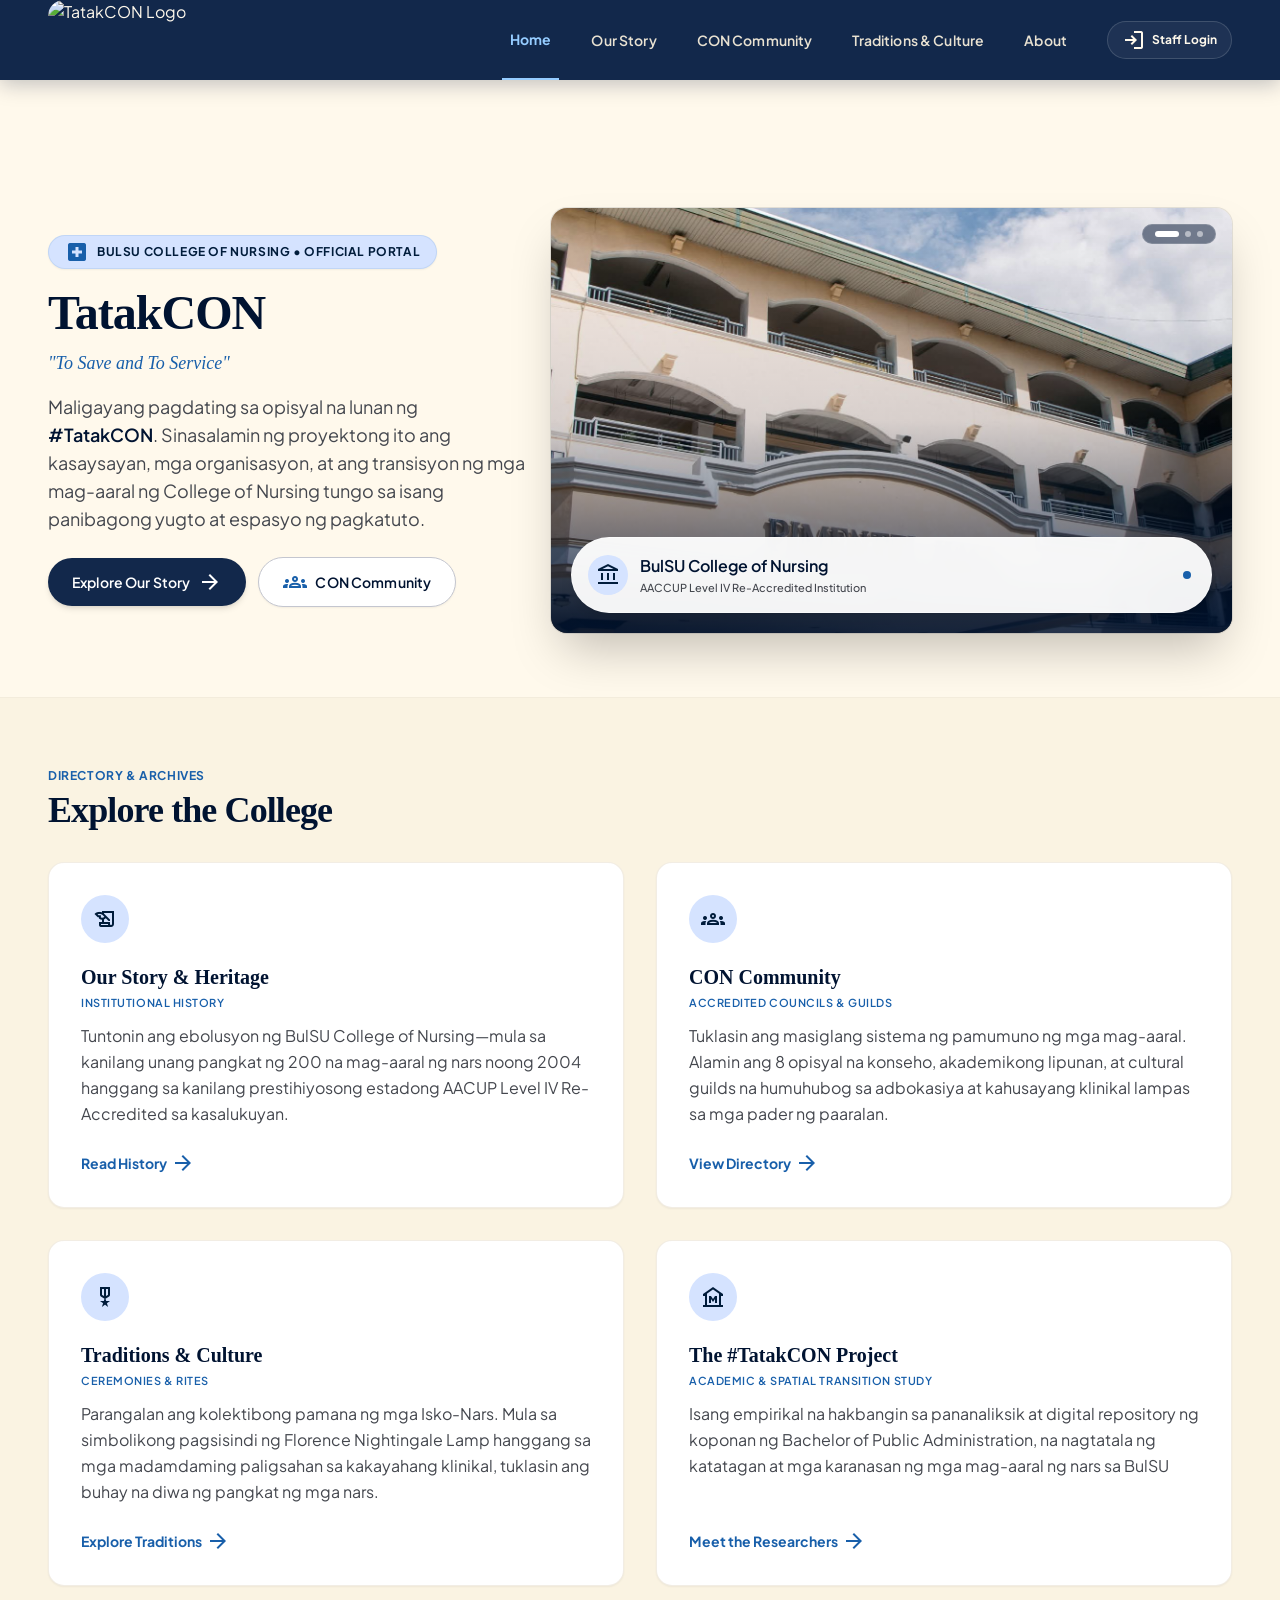
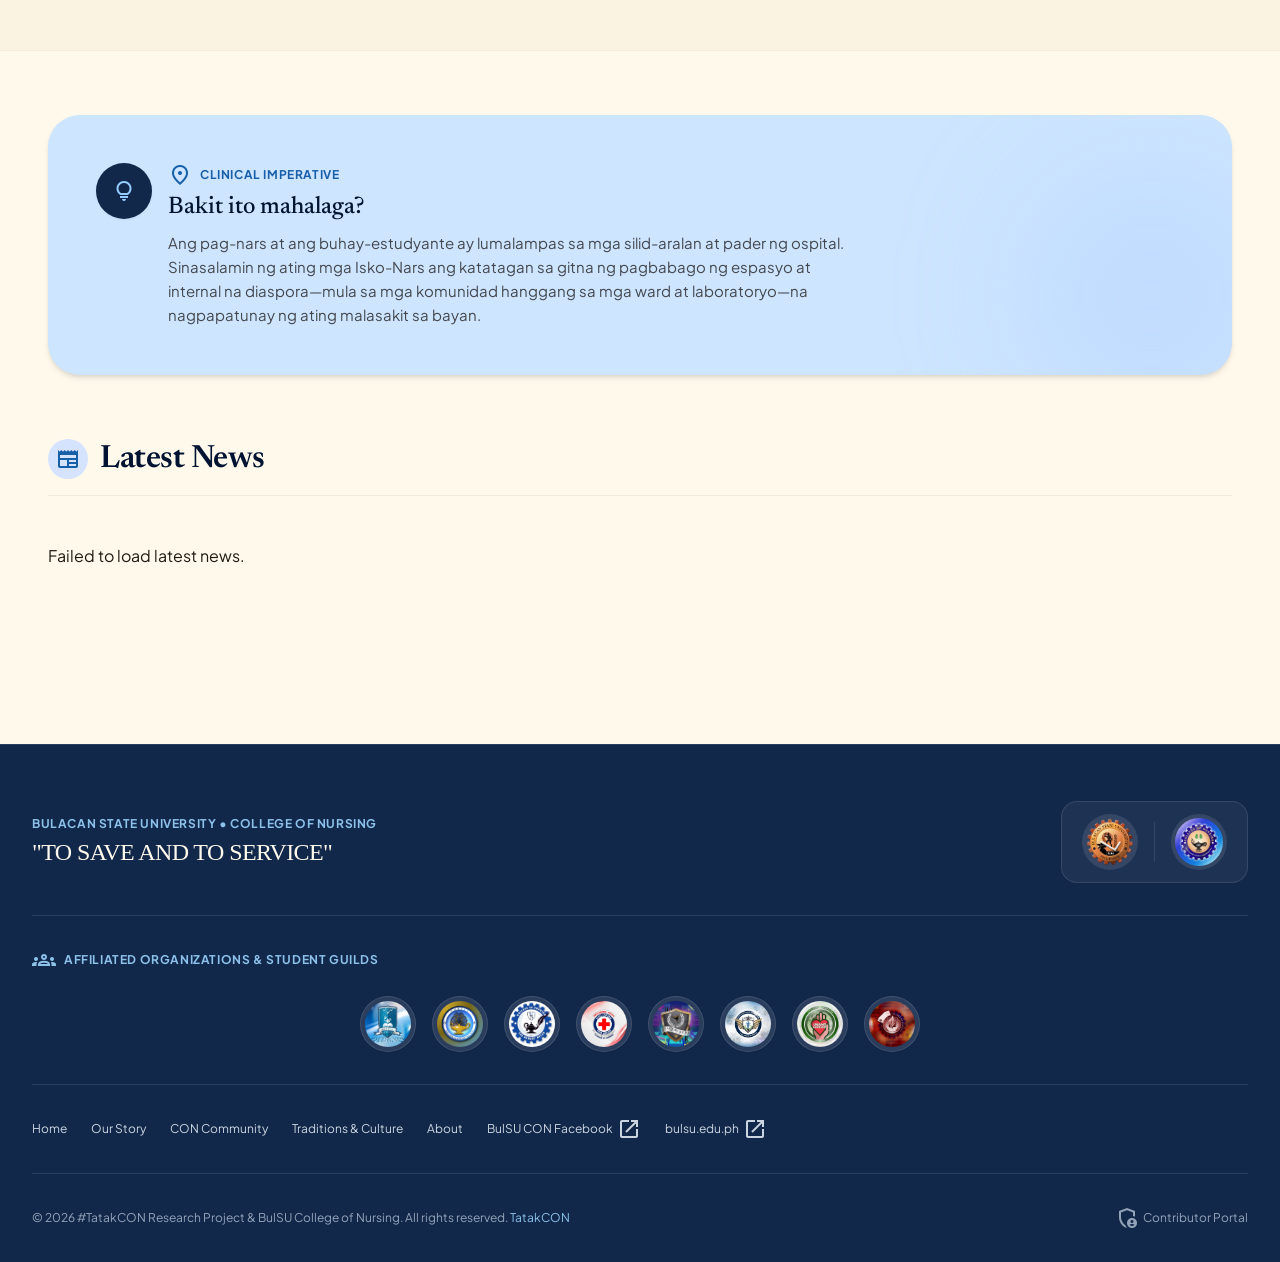
==== commit 41f238f0: "Remove & update index and our-story contents" ====
--- a/index.html
+++ b/index.html
@@ -145,36 +145,6 @@
                   <span>CON Community</span>
                 </a>
               </div>
-
-              <!-- Compact Institutional Highlights Bar -->
-              <div
-                class="mt-space-xl pt-space-md border-t border-surface-variant/60 flex flex-wrap items-center gap-x-5 gap-y-2 text-xs text-on-surface-variant w-full">
-                <div class="flex items-center gap-1.5">
-                  <span
-                    class="material-symbols-outlined text-[16px] text-secondary"
-                    >verified</span
-                  >
-                  <span class="font-semibold text-primary"
-                    >AACCUP Level IV</span
-                  >
-                </div>
-                <span class="text-outline-variant hidden sm:inline">•</span>
-                <div class="flex items-center gap-1.5">
-                  <span
-                    class="material-symbols-outlined text-[16px] text-secondary"
-                    >History_Edu</span
-                  >
-                  <span>Chartered 2003</span>
-                </div>
-                <span class="text-outline-variant hidden sm:inline">•</span>
-                <div class="flex items-center gap-1.5">
-                  <span
-                    class="material-symbols-outlined text-[16px] text-secondary"
-                    >diversity_3</span
-                  >
-                  <span>8 Student Councils &amp; Guilds</span>
-                </div>
-              </div>
             </div>
 
             <!-- Right Column: Interactive Landscape College Showcase Carousel (7 Cols on Desktop) -->
@@ -216,7 +186,6 @@
                 </button>
 
                 <!-- Floating Architectural Badge (Updates Dynamically) -->
-                <<!-- Floating Architectural Badge (Updates Dynamically) -->
                 <div
                   class="absolute bottom-3 left-3 right-3 sm:bottom-5 sm:left-5 sm:right-5 z-30 bg-surface-container-lowest/95 backdrop-blur-md px-3.5 py-2.5 sm:p-space-md rounded-xl sm:rounded-DEFAULT shadow-lg flex items-center justify-between gap-2 border border-white/40">
                   <div
@@ -273,12 +242,6 @@
                   Explore the College
                 </h2>
               </div>
-              <p
-                class="font-body-sm text-body-sm text-on-surface-variant max-w-md">
-                Navigate through the institutional milestones, accredited
-                student councils, cultural traditions, and research archives of
-                BulSU CON.
-              </p>
             </div>
 
             <div class="grid grid-cols-1 md:grid-cols-2 gap-6 lg:gap-8">
